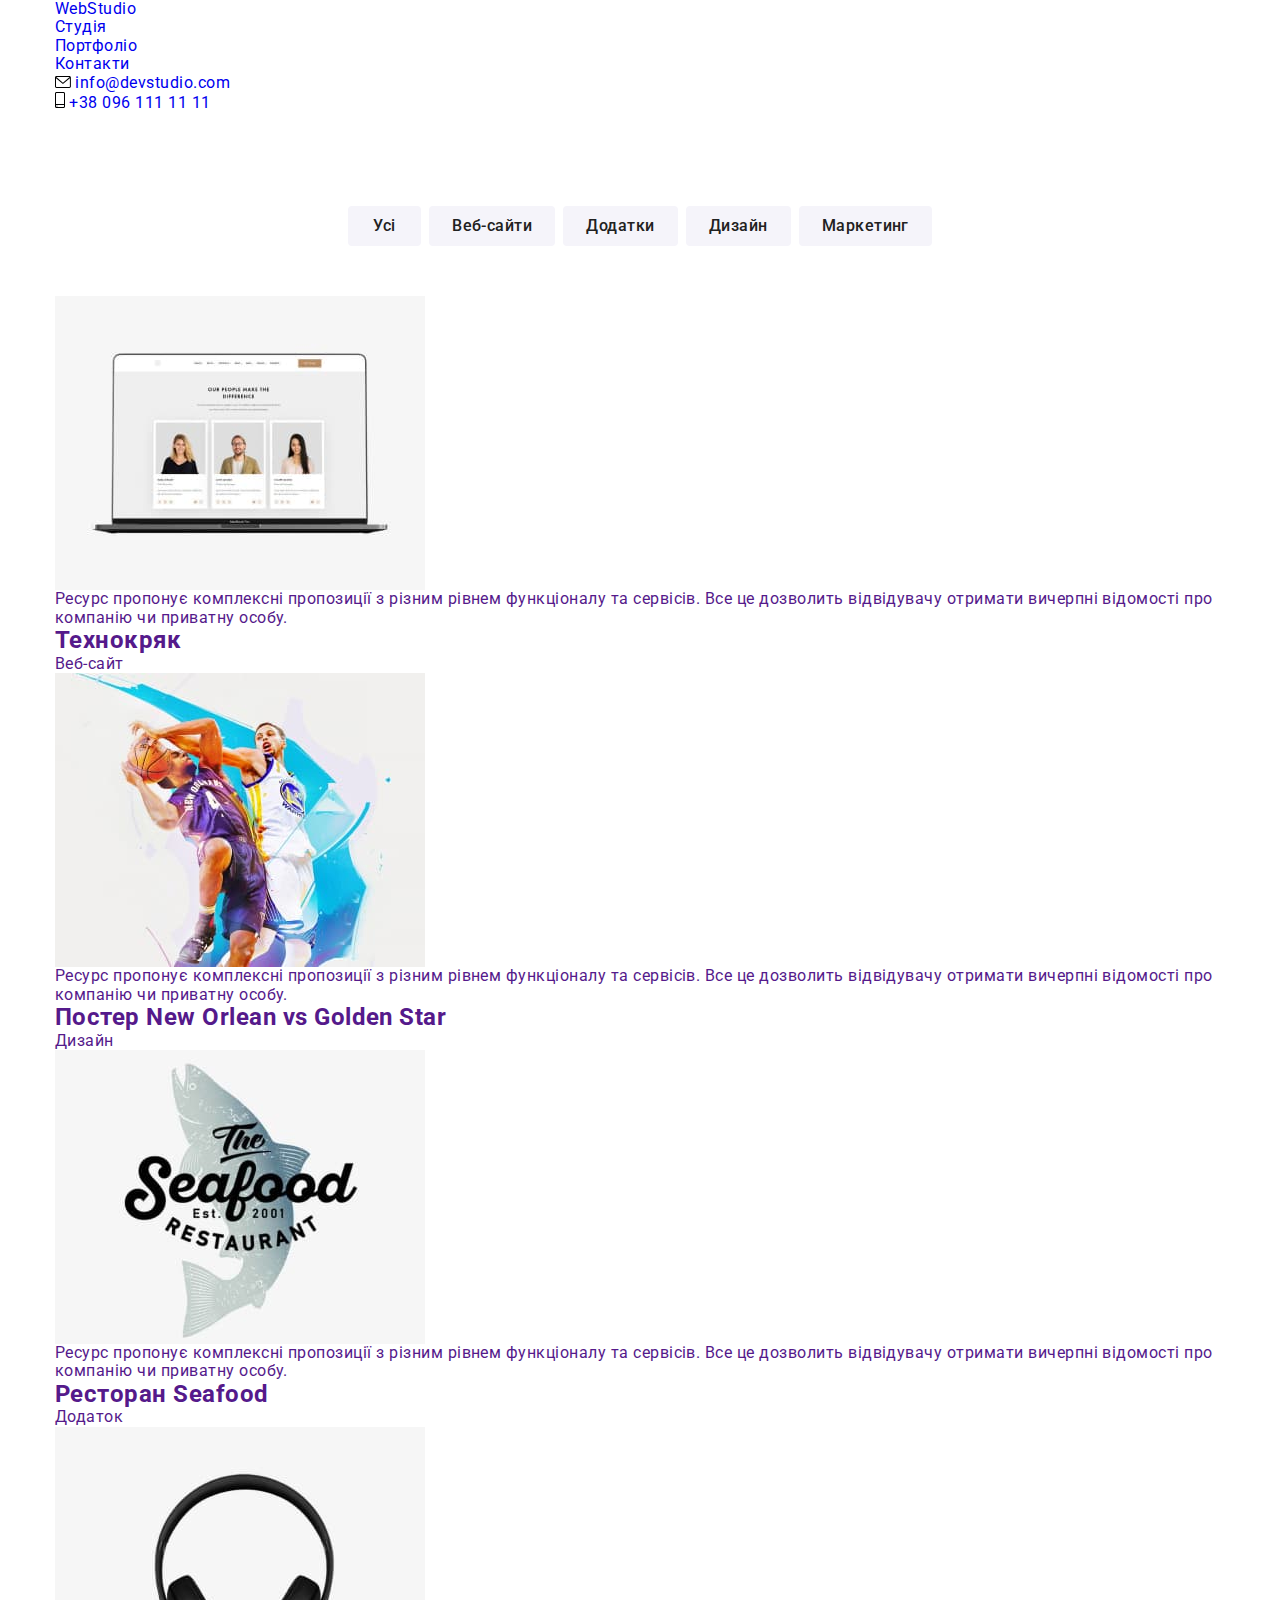
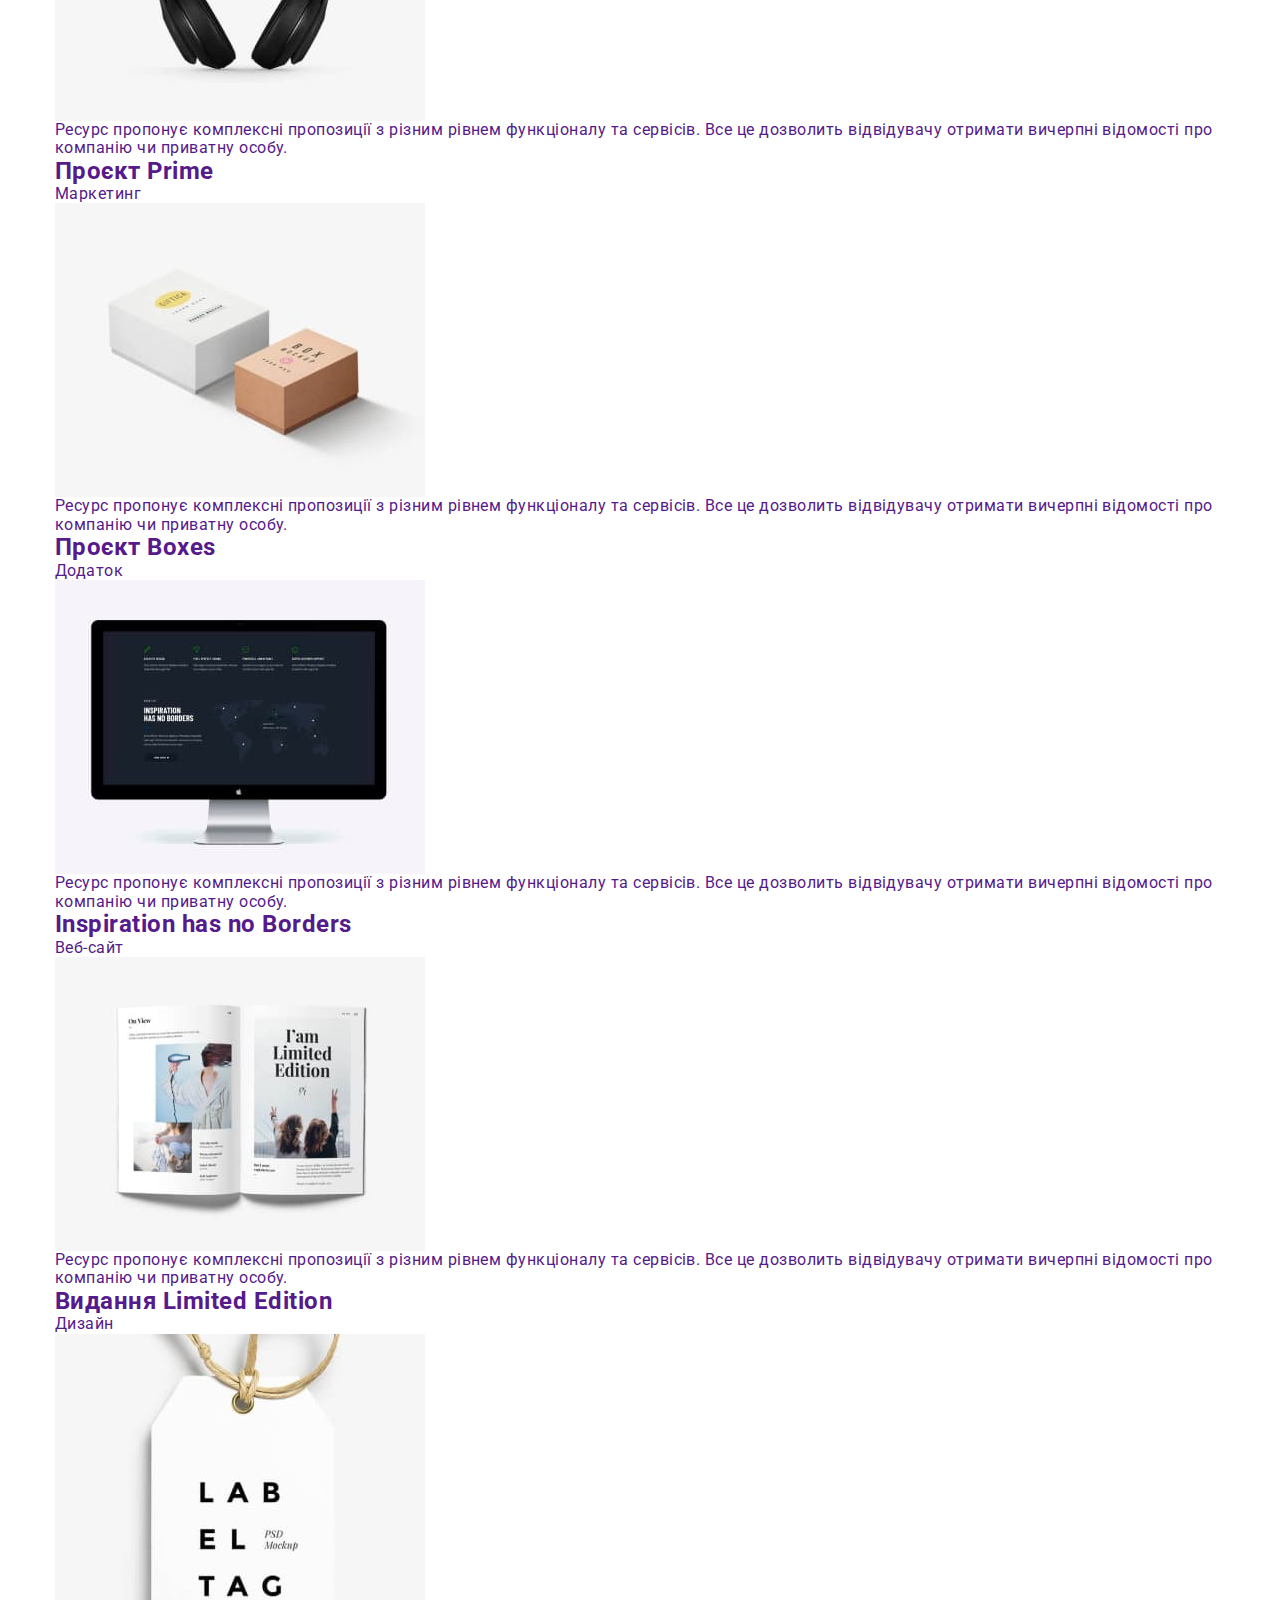
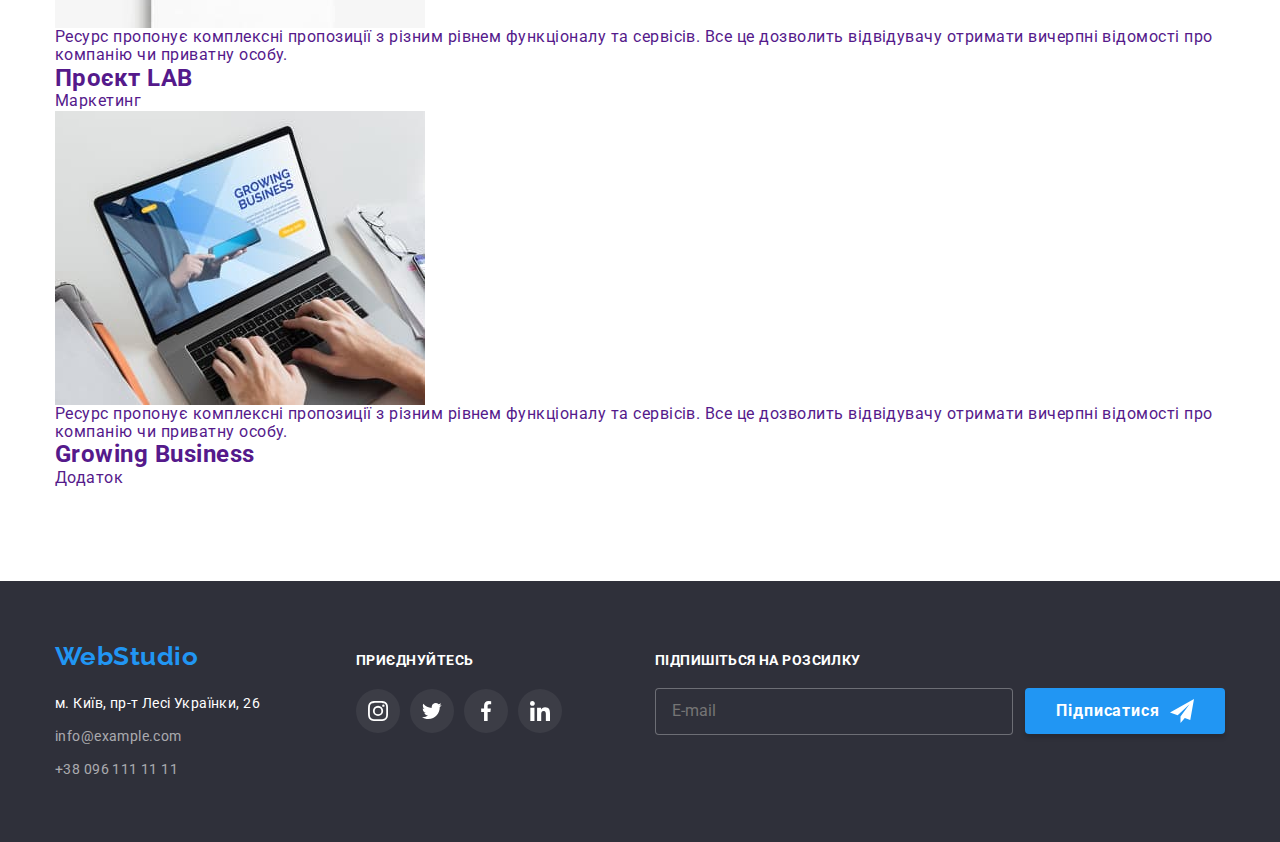
==== portfolio.html @ c577fa8a "Summary (required)" ====
<!DOCTYPE html>
<html lang="uk">
  <head>
    <meta charset="UTF-8" />
    <meta http-equiv="X-UA-Compatible" content="IE=edge" />
    <meta name="viewport" content="width=device-width, initial-scale=1.0" />
    <title>Document</title>
    <link rel="preconnect" href="https://fonts.googleapis.com" />
    <link rel="preconnect" href="https://fonts.gstatic.com" crossorigin />
    <link
      href="https://fonts.googleapis.com/css2?family=Raleway:wght@700&family=Roboto:wght@400;500;700;900&display=swap"
      rel="stylesheet"
    />
    <link
      rel="stylesheet"
      href="https://cdn.jsdelivr.net/npm/modern-normalize@1.1.0/modern-normalize.min.css"
    />
    <link rel="stylesheet" href="./css/main.min.css" />
  </head>
  <body>
    <!--Шапка-->
    <header class="header">
      <div class="container header__section">
        <nav class="header__nav">
          <!--Лого-->
          <a class="header__logo link" href="index.html"
            >Web<span class="header__logo logo--black">Studio</span></a
          >
          <!--Навігація-->
          <ul class="nav list">
            <li class="nav__item">
              <a class="nav__link link" href="./index.html">Студія</a>
            </li>
            <li class="nav__item">
              <a class="nav__link link active" href="./portfolio.html"
                >Портфоліо</a
              >
            </li>
            <li class="nav__item">
              <a class="nav__link link" href="#">Контакти</a>
            </li>
          </ul>
        </nav>

        <ul class="contact list">
          <li class="contact__item">
            <a class="contact__link link" href="mailto:info@devstudio.com"
              ><svg class="contact__icon" width="16" height="12">
                <use href="./images/symbol-defs.svg#icon-envelope"></use>
              </svg>
              info@devstudio.com</a
            >
          </li>
          <li class="contact__item">
            <a class="contact__link link" href="tel:+380961111111"
              ><svg class="contact__icon" width="10" height="16">
                <use href="./images/symbol-defs.svg#icon-smartphone"></use>
              </svg>
              +38 096 111 11 11</a
            >
          </li>
        </ul>
      </div>
    </header>

    <!--Портфоліо-->
    <main class="main-page">
      <section class="gallery section">
        <div class="container">
          <h1 class="visually-hidden">Портфоліо</h1>
          <ul class="btn list">
            <li class="btn__item">
              <button type="button" class="btn__category">Усі</button>
            </li>
            <li class="btn__item">
              <button type="button" class="btn__category">Веб-сайти</button>
            </li>
            <li class="btn__item">
              <button type="button" class="btn__category">Додатки</button>
            </li>
            <li class="btn__item">
              <button type="button" class="btn__category">Дизайн</button>
            </li>
            <li class="btn__item">
              <button type="button" class="btn__category">Маркетинг</button>
            </li>
          </ul>
          <!-- Галерея -->
          <ul class="portfolio list">
            <li class="portfolio__item">
              <a class="portfolio__link link" href=""
                ><div class="thumb">
                  <img
                    src="./images/img7.jpg"
                    alt="Веб-сайт"
                    width="370"
                    height="294"
                  />
                  <p class="thumb__text">
                    Ресурс пропонує комплексні пропозиції з різним рівнем
                    функціоналу та сервісів. Все це дозволить відвідувачу
                    отримати вичерпні відомості про компанію чи приватну особу.
                  </p>
                </div>
                <div class="gallery-text">
                  <h2 class="gallery-text__title">Технокряк</h2>
                  <p class="gallery-text__description">Веб-сайт</p>
                </div>
              </a>
            </li>

            <li class="portfolio__item">
              <a class="portfolio__link link" href=""
                ><div class="thumb">
                  <img
                    src="./images/img8.jpg"
                    alt="Дизайн"
                    width="370"
                    height="294"
                  />
                  <p class="thumb__text">
                    Ресурс пропонує комплексні пропозиції з різним рівнем
                    функціоналу та сервісів. Все це дозволить відвідувачу
                    отримати вичерпні відомості про компанію чи приватну особу.
                  </p>
                </div>
                <div class="gallery-text">
                  <h2 class="gallery-text__title">
                    Постер New Orlean vs Golden Star
                  </h2>
                  <p class="gallery-text__description">Дизайн</p>
                </div>
              </a>
            </li>

            <li class="portfolio__item">
              <a class="portfolio__link link" href=""
                ><div class="thumb">
                  <img
                    src="./images/img9.jpg"
                    alt="Додаток"
                    width="370"
                    height="294"
                  />
                  <p class="thumb__text">
                    Ресурс пропонує комплексні пропозиції з різним рівнем
                    функціоналу та сервісів. Все це дозволить відвідувачу
                    отримати вичерпні відомості про компанію чи приватну особу.
                  </p>
                </div>
                <div class="gallery-text">
                  <h2 class="gallery-text__title">Ресторан Seafood</h2>
                  <p class="gallery-text__description">Додаток</p>
                </div>
              </a>
            </li>

            <li class="portfolio__item">
              <a class="portfolio__link link" href=""
                ><div class="thumb">
                  <img
                    src="./images/img10.jpg"
                    alt="Маркетинг"
                    width="370"
                    height="294"
                  />
                  <p class="thumb__text">
                    Ресурс пропонує комплексні пропозиції з різним рівнем
                    функціоналу та сервісів. Все це дозволить відвідувачу
                    отримати вичерпні відомості про компанію чи приватну особу.
                  </p>
                </div>
                <div class="gallery-text">
                  <h2 class="gallery-text__title">Проєкт Prime</h2>
                  <p class="gallery-text__description">Маркетинг</p>
                </div>
              </a>
            </li>

            <li class="portfolio__item">
              <a class="portfolio__link link" href=""
                ><div class="thumb">
                  <img
                    src="./images/img11.jpg"
                    alt="Додаток"
                    width="370"
                    height="294"
                  />
                  <p class="thumb__text">
                    Ресурс пропонує комплексні пропозиції з різним рівнем
                    функціоналу та сервісів. Все це дозволить відвідувачу
                    отримати вичерпні відомості про компанію чи приватну особу.
                  </p>
                </div>
                <div class="gallery-text">
                  <h2 class="gallery-text__title">Проєкт Boxes</h2>
                  <p class="gallery-text__description">Додаток</p>
                </div>
              </a>
            </li>

            <li class="portfolio__item">
              <a class="portfolio__link link" href=""
                ><div class="thumb">
                  <img
                    src="./images/img12.jpg"
                    alt="Веб-сайт"
                    width="370"
                    height="294"
                  />
                  <p class="thumb__text">
                    Ресурс пропонує комплексні пропозиції з різним рівнем
                    функціоналу та сервісів. Все це дозволить відвідувачу
                    отримати вичерпні відомості про компанію чи приватну особу.
                  </p>
                </div>
                <div class="gallery-text">
                  <h2 class="gallery-text__title">
                    Inspiration has no Borders
                  </h2>
                  <p class="gallery-text__description">Веб-сайт</p>
                </div>
              </a>
            </li>

            <li class="portfolio__item">
              <a class="portfolio__link link" href=""
                ><div class="thumb">
                  <img
                    src="./images/img13.jpg"
                    alt="Дизайн"
                    width="370"
                    height="294"
                  />
                  <p class="thumb__text">
                    Ресурс пропонує комплексні пропозиції з різним рівнем
                    функціоналу та сервісів. Все це дозволить відвідувачу
                    отримати вичерпні відомості про компанію чи приватну особу.
                  </p>
                </div>
                <div class="gallery-text">
                  <h2 class="gallery-text__title">Видання Limited Edition</h2>
                  <p class="gallery-text__description">Дизайн</p>
                </div>
              </a>
            </li>

            <li class="portfolio__item">
              <a class="portfolio__link link" href=""
                ><div class="thumb">
                  <img
                    src="./images/img14.jpg"
                    alt="Маркетинг"
                    width="370"
                    height="294"
                  />
                  <p class="thumb__text">
                    Ресурс пропонує комплексні пропозиції з різним рівнем
                    функціоналу та сервісів. Все це дозволить відвідувачу
                    отримати вичерпні відомості про компанію чи приватну особу.
                  </p>
                </div>
                <div class="gallery-text">
                  <h2 class="gallery-text__title">Проєкт LAB</h2>
                  <p class="gallery-text__description">Маркетинг</p>
                </div>
              </a>
            </li>

            <li class="portfolio__item">
              <a class="portfolio__link link" href=""
                ><div class="thumb">
                  <img
                    src="./images/img15.jpg"
                    alt="Додаток"
                    width="370"
                    height="294"
                  />
                  <p class="thumb__text">
                    Ресурс пропонує комплексні пропозиції з різним рівнем
                    функціоналу та сервісів. Все це дозволить відвідувачу
                    отримати вичерпні відомості про компанію чи приватну особу.
                  </p>
                </div>
                <div class="gallery-text">
                  <h2 class="gallery-text__title">Growing Business</h2>
                  <p class="gallery-text__description">Додаток</p>
                </div>
              </a>
            </li>
          </ul>
        </div>
      </section>
    </main>

    <!--Підвал-->
    <footer class="footer">
      <div class="container">
        <div class="footer__position">
          <div class="footer__position-contact">
            <a class="footer__logo link" href="index.html"
              >Web<span class="logo--white">Studio</span></a
            >

            <!--Список контактів-->
            <address class="footer-contact">
              <ul class="footer-contact__list list">
                <li class="footer-contact__item">
                  <a
                    class="footer-contact__address link"
                    href="https://bit.ly/3AlN00h"
                    >м. Київ, пр-т Лесі Українки, 26</a
                  >
                </li>
                <li class="footer-contact__item">
                  <a
                    class="footer-contact__link link"
                    href="mailto:info@example.com"
                    >info@example.com</a
                  >
                </li>
                <li class="footer-contact__item">
                  <a class="footer-contact__link link" href="tel:+380961111111"
                    >+38 096 111 11 11</a
                  >
                </li>
              </ul>
            </address>
          </div>

          <!--Соціальні мережі-->
          <div class="footer-social__networks">
            <h2 class="footer-social__title">Приєднуйтесь</h2>
            <ul class="footer-social__list list">
              <li class="footer-social__item">
                <a class="footer-social__link" href="">
                  <svg class="footer-social__icon" width="20" height="20">
                    <use href="./images/symbol-defs.svg#icon-instagram"></use>
                  </svg>
                </a>
              </li>

              <li class="footer-social__item">
                <a class="footer-social__link" href="">
                  <svg class="footer-social__icon" width="20" height="20">
                    <use href="./images/symbol-defs.svg#icon-twiter"></use>
                  </svg>
                </a>
              </li>

              <li class="footer-social__item">
                <a class="footer-social__link" href="">
                  <svg class="footer-social__icon" width="20" height="20">
                    <use href="./images/symbol-defs.svg#icon-facebook"></use>
                  </svg>
                </a>
              </li>

              <li class="footer-social__item">
                <a class="footer-social__link" href="">
                  <svg class="footer-social__icon" width="20" height="20">
                    <use href="./images/symbol-defs.svg#icon-linkedin"></use>
                  </svg>
                </a>
              </li>
            </ul>
          </div>

          <!--Підписатись на розсилку-->
          <div class="footer-form__container">
            <p class="footer-form__text">Підпишіться на розсилку</p>
            <form class="footer-form">
              <label class="footer-form__label" for="email"></label>
              <input
                class="footer-form__input"
                type="email"
                name="email"
                id="email"
                placeholder="E-mail"
              /><button class="footer-form__btn" type="submit">
                Підписатися<svg class="icon-send" width="24px" height="24px">
                  <use href="./images/symbol-defs.svg#icon-send"></use>
                </svg>
              </button>
            </form>
          </div>
        </div>
      </div>
    </footer>
  </body>
</html>
---- css/main.min.css ----
:root{--primary-text-color: #212121;--secondary-text-color: #757575;--white-text-color: #ffffff;--accent-color: #2196f3;--black-logo-color: #000000;--white-background-color: #ffffff;--hero-background-color: #2f303a;--team-background-color: #f5f4fa;--footer-text-color: rgba(255, 255, 255, 0.6)}body{font-family:Roboto,sans-serif;letter-spacing:.03em;background-color:var(--white-background-color);color:var(--primary-text-color)}h1,h2,h3,p{margin:0;padding:0}ul,li{margin:0;padding:0}.list{list-style:none}.link{text-decoration:none}.visually-hidden{position:absolute;white-space:nowrap;width:1px;height:1px;overflow:hidden;border:0;padding:0;clip:rect(0 0 0 0);-webkit-clip-path:inset(50%);clip-path:inset(50%);margin:-1px}img{display:block;max-width:100%;height:auto}.container{width:100%;margin-left:auto;margin-right:auto;padding-left:15px;padding-right:15px}@media screen and (min-width: 480px){.container{width:480px}}@media screen and (min-width: 768px){.container{width:768px}}@media screen and (min-width: 1200px){.container{width:1200px}}.section{padding-top:94px;padding-bottom:94px}.hero__btn{font-family:inherit;font-weight:700;font-size:16px;line-height:1.87;letter-spacing:.06em;background-color:var(--accent-color);color:var(--white-text-color);cursor:pointer;box-shadow:0px 4px 4px rgba(0,0,0,.15);border-radius:4px;border:none;padding:10px 32px;transition:color 250ms cubic-bezier(0.4, 0, 0.2, 1),bacground-color 250ms cubic-bezier(0.4, 0, 0.2, 1),box-shadow 250ms cubic-bezier(0.4, 0, 0.2, 1)}.hero__btn:hover,.hero__btn:focus{background-color:var(--white-text-color);color:var(--accent-color)}.footer-form__btn{width:200px;display:inline-flex;align-items:center;justify-content:center;border:none;margin:0;padding:8px 28px;border-radius:4px;background-color:var(--accent-color);box-shadow:0px 4px 4px rgba(0,0,0,.15);color:var(--white-text-color);font-weight:700;font-size:16px;line-height:1.87;letter-spacing:.06em;cursor:pointer}@media screen and (min-width: 1200px){.footer-form__btn{margin-left:12px}}.icon-send{margin-left:10px}.modal-form__btn{margin:0 auto;padding:10px 56px;border:none;border-radius:4px;font-weight:700;font-size:16px;line-height:1.87;letter-spacing:.06em;cursor:pointer;background-color:var(--accent-color);box-shadow:0px 4px 4px rgba(0,0,0,.15);color:var(--white-text-color);transition:background-color 250ms cubic-bezier(0.4, 0, 0.2, 1)}.modal-form__btn:hover,.modal-form__btn:focus{background-color:#188ce8}.close-btn{position:absolute;right:8px;top:8px;background-color:rgba(0,0,0,0);border-radius:50%;width:30px;height:30px;border:1px solid rgba(0,0,0,.1);cursor:pointer}.close-btn:hover .modal-icon{fill:var(--accent-color);transition:fill 250ms cubic-bezier(0.4, 0, 0.2, 1)}.btn{display:flex;justify-content:center;margin-bottom:50px}.btn__item:not(:last-child){margin-right:8px}.btn__category{font-family:inherit;font-weight:500;font-size:16px;line-height:1.63;text-align:center;letter-spacing:.03em;background-color:var(--team-background-color);color:var(--primary-text-color);cursor:pointer;display:inline-block;min-width:73px;border-radius:4px;border:1px solid rgba(0,0,0,0);padding:6px 22px;transition:background-color 250ms cubic-bezier(0.4, 0, 0.2, 1),color 250ms cubic-bezier(0.4, 0, 0.2, 1),box-shadow 250ms cubic-bezier(0.4, 0, 0.2, 1)}.btn__category:hover,.btn__category:focus{background-color:var(--accent-color);color:var(--white-text-color);box-shadow:0px 3px 1px rgba(0,0,0,.1),0px 1px 2px rgba(0,0,0,.08),0px 2px 2px rgba(0,0,0,.12)}.checkbox__icon-check,.checkbox__label,.footer-social__link,.client__link,.worker__social-link,.work__text,.features__fon,.modal-form__btn,.close-btn{display:flex;justify-content:center;align-items:center}.features{padding-top:60px;padding-bottom:60px}@media screen and (min-width: 1200px){.features{padding-top:94px;padding-bottom:94px}}.features__list{display:flex;flex-wrap:wrap;justify-content:center;grid-gap:30px}@media screen and (min-width: 480px){.features__item{width:450px}}@media screen and (min-width: 768px){.features__item{width:354px}}@media screen and (min-width: 1200px){.features__item{width:270px}}.features__fon{height:120px;margin-bottom:30px;background-color:var(--team-background-color);border-radius:4px}@media screen and (min-width: 480px){.features__fon{width:450px}}@media screen and (min-width: 768px){.features__fon{width:354px}}@media screen and (min-width: 1200px){.features__fon{width:270px}}.features__title{margin-bottom:10px;font-weight:700;font-size:14px;line-height:1.14;letter-spacing:.03em;text-transform:uppercase;color:var(--primary-text-color);margin-bottom:10px}@media screen and (max-width: 767px){.features__title{text-align:center}}@media screen and (min-width: 768px){.features__title{text-align:left}}@media screen and (min-width: 1200px){.features__title{text-align:left}}.features__text{font-weight:400;font-size:14px;line-height:1.71;letter-spacing:.03em;color:var(--secondary-text-color)}.work{padding-bottom:94px}@media screen and (max-width: 1199px){.work{display:none}}.work__list{display:flex}.work__item:not(:last-child){margin-right:30px}.section__title{font-weight:700;font-size:36px;line-height:1.16;text-align:center;letter-spacing:.03em;color:var(--primary-text-color);margin-bottom:50px}@media screen and (max-width: 1199px){.section__title{margin-bottom:30px}}.work__item{position:relative}.work__text{width:100%;position:absolute;bottom:0;left:0;height:70px;font-weight:700;font-size:14px;line-height:1.14;text-align:center;text-transform:uppercase;color:var(--white-text-color);background-color:rgba(47,48,58,.8)}.team{padding-top:60px;padding-bottom:60px;background-color:var(--team-background-color)}@media screen and (min-width: 1200px){.team{padding-top:94px;padding-bottom:94px}}.team__list{display:flex;flex-wrap:wrap;justify-content:center;align-items:center;grid-gap:30px}.team__item{background:#fff;box-shadow:0px 1px 3px rgba(0,0,0,.12),0px 1px 1px rgba(0,0,0,.14),0px 2px 1px rgba(0,0,0,.2);border-radius:0px 0px 4px 4px}@media screen and (max-width: 479px){.team__item{width:450px}}@media screen and (min-width: 480px){.team__item{width:450px}}@media screen and (min-width: 768px){.team__item{width:354px}}@media screen and (min-width: 1200px){.team__item{width:270px}}.worker{padding-top:30px;padding-bottom:24px}@media screen and (min-width: 1200px){.worker{padding:30px 0px}}.worker__title{font-weight:500;font-size:16px;line-height:1.18;text-align:center;letter-spacing:.03em;color:var(--primary-text-color);margin-bottom:10px}.worker__prof{font-weight:400;font-size:16px;line-height:1.18;text-align:center;letter-spacing:.03em;color:var(--secondary-text-color);margin-bottom:16px}.worker__social-list{display:flex;justify-content:center;align-items:center;padding:0px 32px;list-style:none}@media screen and (min-width: 1200px){.worker__social-list{justify-content:space-between}}.worker__social-item{width:44px;height:44px}.worker__social-link{width:44px;height:44px;border-radius:50%;color:#afb1b8;transition:background-color 250ms cubic-bezier(0.4, 0, 0.2, 1),color 250ms cubic-bezier(0.4, 0, 0.2, 1)}.worker__social-link:hover{color:#fff;background-color:var(--accent-color)}.worker__social-icon{fill:currentColor}.client{padding-top:64px;padding-bottom:64px}@media screen and (min-width: 1200px){.client{padding-top:94px;padding-bottom:94px}}.client__list{display:flex;justify-content:center;align-items:center;flex-wrap:wrap;grid-gap:30px}@media screen and (min-width: 1200px){.client__list{flex-wrap:nowrap}}.client__item{border-radius:4px;height:90px}@media screen and (min-width: 480px){.client__item{width:210px}}@media screen and (min-width: 768px){.client__item{width:226px}}@media screen and (min-width: 1200px){.client__item{width:170px}}.client__link{height:92px;border-radius:4px;border:1px solid #afb1b8;color:#afb1b8;fill:currentColor;transition:color 250ms cubic-bezier(0.4, 0, 0.2, 1),border-color 250ms cubic-bezier(0.4, 0, 0.2, 1)}.client__link:hover,.client__link:focus{color:var(--accent-color);border-color:var(--accent-color)}.footer{background-color:var(--hero-background-color);padding-top:60px;padding-bottom:60px;text-align:center}@media screen and (min-width: 1200px){.footer{text-align:left}}.footer__logo{font-family:"Raleway";font-style:normal;font-weight:700;font-size:26px;line-height:1.19;color:var(--accent-color);display:inline-block;margin-bottom:20px}.footer__position{display:block;margin:0;padding:0;list-style:none}@media screen and (min-width: 1200px){.footer__position{display:flex}}@media(min-width: 768px){.footer__position{display:flex;align-items:baseline;justify-content:space-around;flex-wrap:wrap;row-gap:60px}}@media screen and (min-width: 1200px){.footer__position-contact{width:231px}}.footer-contact__item:not(:last-child){margin-bottom:8px}@media screen and (min-width: 1200px){.footer-contact__item:not(:last-child){margin-bottom:9px}}.footer-contact__address{font-family:"Roboto";font-style:normal;font-weight:400;font-size:14px;line-height:1.71;letter-spacing:.03em;color:var(--white-text-color);transition:color 250ms cubic-bezier(0.4, 0, 0.2, 1)}.footer-contact__address:hover,.footer-contact__address:focus{color:var(--accent-color)}.footer-contact__link{font-family:"Roboto";font-style:normal;font-weight:400;font-size:14px;line-height:1.71;letter-spacing:.03em;color:var(--footer-text-color);transition:color 250ms cubic-bezier(0.4, 0, 0.2, 1)}.footer-contact__link:hover,.footer-contact__link:focus{color:var(--accent-color)}@media screen and (max-width: 767px){.footer-social__networks{margin:60px}}@media screen and (min-width: 1200px){.footer-social__networks{margin-left:70px;width:206px}}.footer-social__title{padding:0px 0px 0px 0px;margin-top:10px;margin-bottom:20px;font-weight:700;font-size:14px;line-height:1.14;text-transform:uppercase;color:var(--white-text-color)}@media screen and (max-width: 1199px){.footer-social__item{padding:0 5px}}.footer-social__list{list-style:none;justify-content:center;align-items:center;display:flex;padding:0;margin-top:0}@media screen and (min-width: 1200px){.footer-social__list{justify-content:space-between}}.footer-social__link{width:44px;height:44px;border-radius:50%;color:var(--white-text-color);background-color:rgba(255,255,255,.062745098);transition:background-color 250ms cubic-bezier(0.4, 0, 0.2, 1)}.footer-social__link:hover{background-color:var(--accent-color)}.footer-social__icon{fill:currentColor}@media screen and (min-width: 1200px){.footer-form__container{margin-left:93px;padding-top:10px}}.footer-form__text{padding:0px 0px 0px 0px;margin-bottom:20px;font-weight:700;font-size:14px;line-height:16px;letter-spacing:.03em;text-transform:uppercase;color:var(--white-text-color)}.footer-form__input{margin:0;padding:13px 16px;border-radius:4px;border:1px solid rgba(255,255,255,.3);background-color:var(--hero-background-color);color:var(--white-text-color)}@media screen and (min-width: 1200px){.footer-form__input{width:358px}}@media screen and (max-width: 767px){.footer-form__input{width:100%;margin-bottom:20px}}@media screen and (max-width: 1199px){.footer-form__input{width:450px;margin-bottom:20px}}.footer__input::-moz-placeholder{font-size:16px;line-height:1.25;color:rgba(255,255,255,.6)}.footer__input:-ms-input-placeholder{font-size:16px;line-height:1.25;color:rgba(255,255,255,.6)}.footer__input::placeholder{font-size:16px;line-height:1.25;color:rgba(255,255,255,.6)}.backdrop{position:fixed;top:0;left:0;width:100%;height:100%;background:rgba(0,0,0,.2);transition:opacity 250ms cubic-bezier(0.4, 0, 0.2, 1),visibility 250ms cubic-bezier(0.4, 0, 0.2, 1)}.backdrop.is-hidden{opacity:0;visibility:hidden;pointer-events:none;transition:opacity 250ms cubic-bezier(0.4, 0, 0.2, 1),visibility 250ms cubic-bezier(0.4, 0, 0.2, 1)}.backdrop.is-hidden .modal{transform:translate(-50%, -50%) scale(2);transition:transform 250ms cubic-bezier(0.4, 0, 0.2, 1)}.modal{position:absolute;top:50%;left:50%;padding:40px;width:528px;height:581px;background:var(--white-background-color);box-shadow:0px 1px 3px rgba(0,0,0,.12),0px 1px 1px rgba(0,0,0,.14),0px 2px 1px rgba(0,0,0,.2);border-radius:4px;transform:translate(-50%, -50%) scale(1);transition:transform 250ms cubic-bezier(0.4, 0, 0.2, 1)}.modal-form__title{margin-bottom:12px;font-weight:700;font-size:20px;line-height:1,15;text-align:center;letter-spacing:.03em;color:var(--primary-text-color)}.modal-form__field{position:relative;display:flex;flex-direction:column;margin-bottom:10px}.modal-form__field:nth-child(5){margin-bottom:20px}.modal-form__label{margin-bottom:4px;font-weight:400;font-size:12px;line-height:1,17;letter-spacing:.01em;color:var(--secondary-text-color)}.modal-form__input{width:100%;margin:0;padding:10px 42px;border:1px solid rgba(33,33,33,.2);border-radius:4px;transition:border-color 250ms cubic-bezier(0.4, 0, 0.2, 1)}.modal-form__input:hover,.modal-form__input:focus{outline:none;border-color:var(--accent-color)}.modal-form__input-icon{position:absolute;top:50%;left:15px;transform:translateY(25%);display:inline-block;width:12px;height:12px;transition:fill 250ms cubic-bezier(0.4, 0, 0.2, 1)}.modal-form__input:hover+.modal-form__input-icon,.modal-form__input:focus+.modal-form__input-icon{fill:var(--accent-color)}.comment{resize:none;height:120px;padding:12px 16px;border:1px solid rgba(33,33,33,.2);border-radius:4px;transition:border-color 250ms cubic-bezier(0.4, 0, 0.2, 1)}.comment:hover,.comment:focus{outline:none;border-color:var(--accent-color)}.comment::-moz-placeholder{font-weight:400;font-size:12px;line-height:1,17;letter-spacing:.01em;color:rgba(117,117,117,.5)}.comment:-ms-input-placeholder{font-weight:400;font-size:12px;line-height:1,17;letter-spacing:.01em;color:rgba(117,117,117,.5)}.comment::placeholder{font-weight:400;font-size:12px;line-height:1,17;letter-spacing:.01em;color:rgba(117,117,117,.5)}.modal-form__checkbox{display:flex;align-items:center;justify-content:center;margin-bottom:30px}.checkbox__input{-webkit-appearance:none;-moz-appearance:none;appearance:none}.checkbox__label{font-size:14px;line-height:1.71;color:var(--secondary-text-color)}.checkbox__input:checked+.checkbox__icon-check{background-color:#2196f3;border:none;transition:background-color 250ms cubic-bezier(0.4, 0, 0.2, 1)}.checkbox__icon-check{width:16px;height:15px;border:1px solid var(--primary-text-color);border-radius:2px;margin-right:7px;fill:var(--white-background-color)}.checkbox__link{margin-left:4px;font-style:normal;font-weight:400;font-size:14px;line-height:1,71;letter-spacing:.03em;-webkit-text-decoration-line:underline;text-decoration-line:underline;color:#2196f3}/*# sourceMappingURL=main.min.css.map */
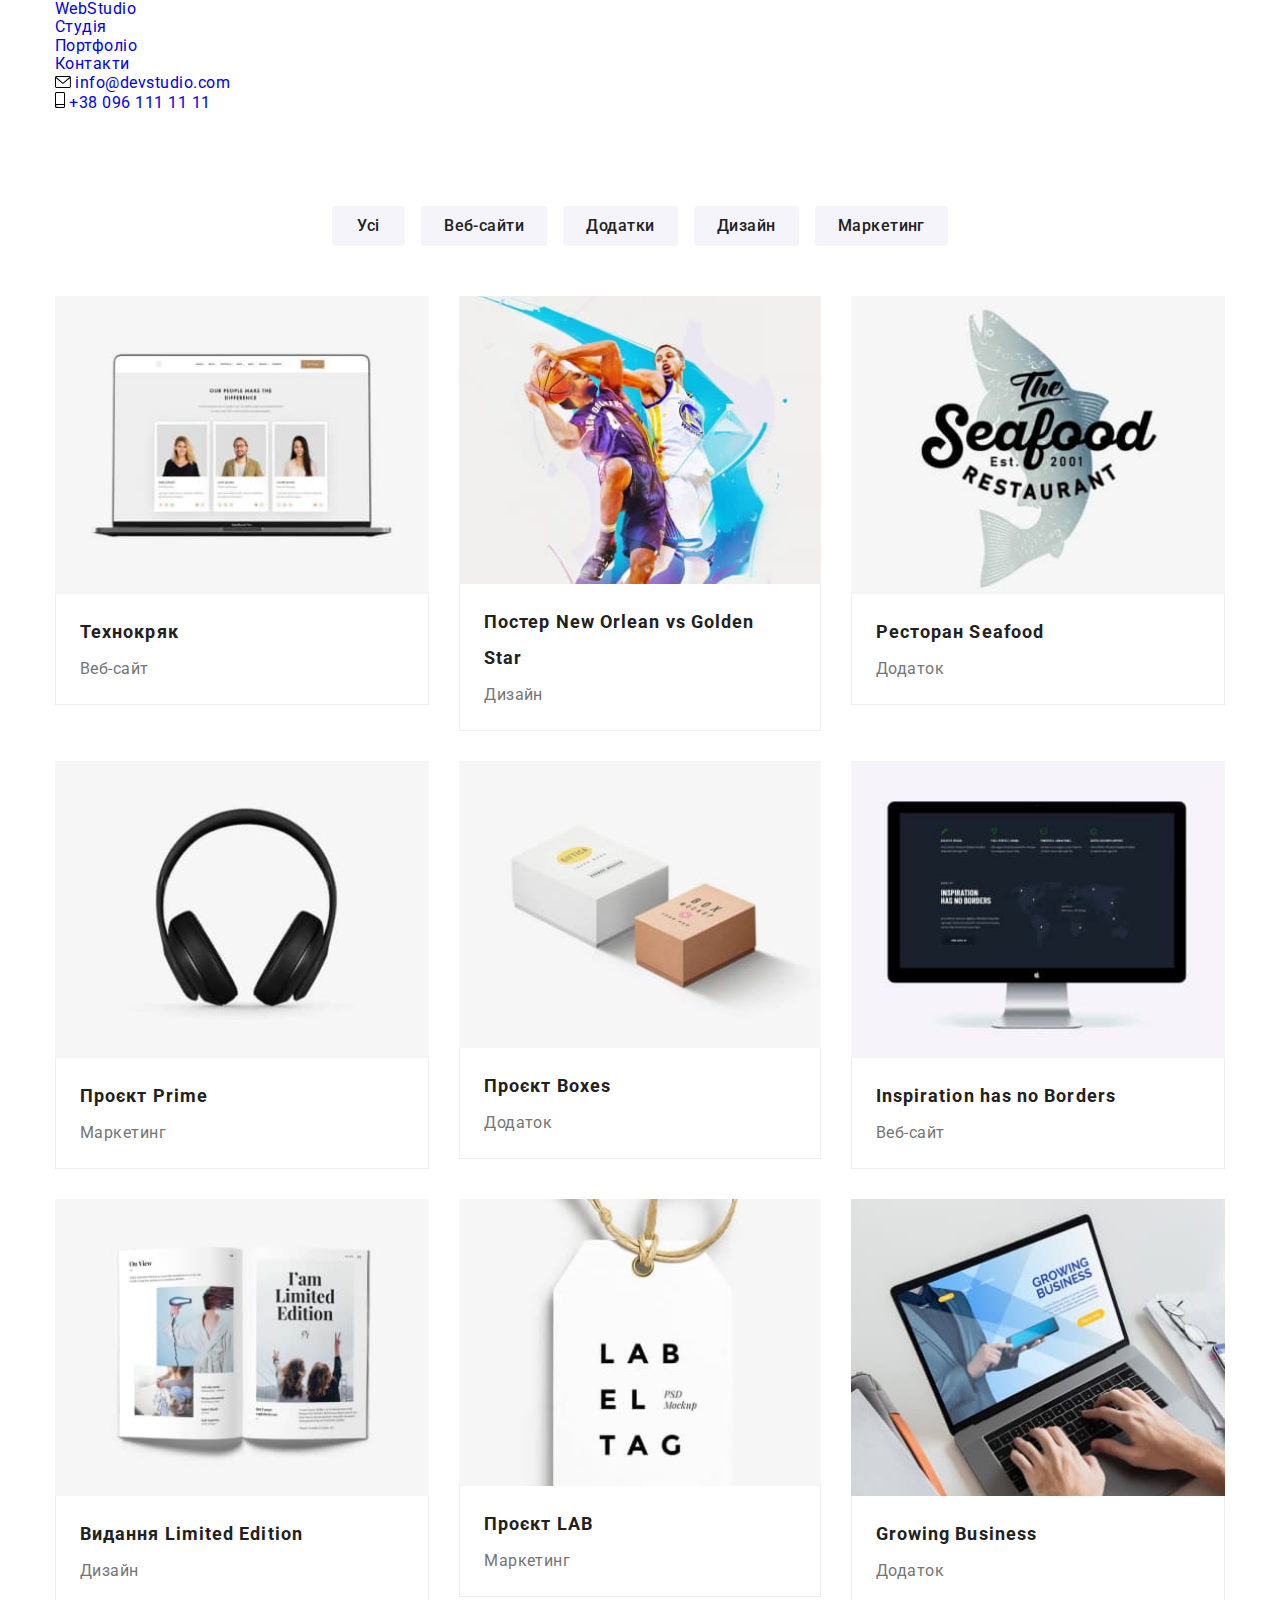
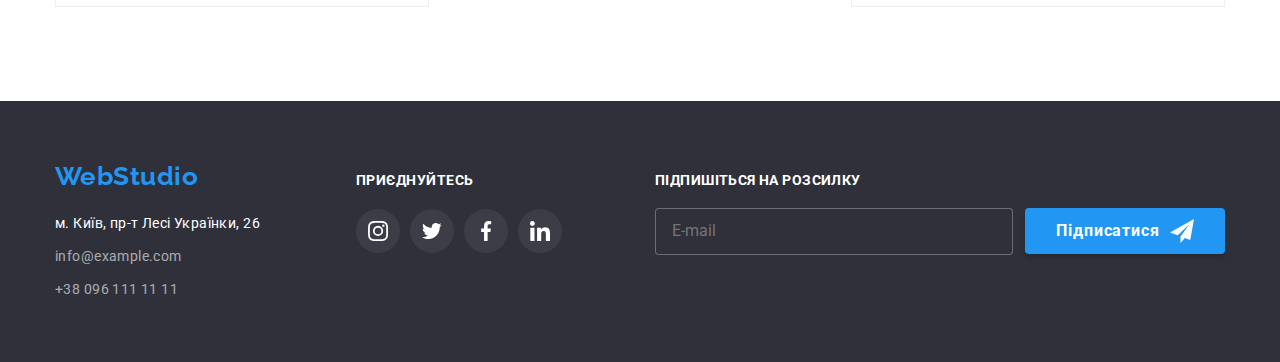
==== commit 8797933d: "Summary (required)" ====
--- a/portfolio.html
+++ b/portfolio.html
@@ -90,12 +90,7 @@
             <li class="portfolio__item">
               <a class="portfolio__link link" href=""
                 ><div class="thumb">
-                  <img
-                    src="./images/img7.jpg"
-                    alt="Веб-сайт"
-                    width="370"
-                    height="294"
-                  />
+                  <img src="./images/img7.jpg" alt="Веб-сайт" width="450" />
                   <p class="thumb__text">
                     Ресурс пропонує комплексні пропозиції з різним рівнем
                     функціоналу та сервісів. Все це дозволить відвідувачу
@@ -112,12 +107,7 @@
             <li class="portfolio__item">
               <a class="portfolio__link link" href=""
                 ><div class="thumb">
-                  <img
-                    src="./images/img8.jpg"
-                    alt="Дизайн"
-                    width="370"
-                    height="294"
-                  />
+                  <img src="./images/img8.jpg" alt="Дизайн" width="450" />
                   <p class="thumb__text">
                     Ресурс пропонує комплексні пропозиції з різним рівнем
                     функціоналу та сервісів. Все це дозволить відвідувачу
@@ -136,12 +126,7 @@
             <li class="portfolio__item">
               <a class="portfolio__link link" href=""
                 ><div class="thumb">
-                  <img
-                    src="./images/img9.jpg"
-                    alt="Додаток"
-                    width="370"
-                    height="294"
-                  />
+                  <img src="./images/img9.jpg" alt="Додаток" width="450" />
                   <p class="thumb__text">
                     Ресурс пропонує комплексні пропозиції з різним рівнем
                     функціоналу та сервісів. Все це дозволить відвідувачу
@@ -158,12 +143,7 @@
             <li class="portfolio__item">
               <a class="portfolio__link link" href=""
                 ><div class="thumb">
-                  <img
-                    src="./images/img10.jpg"
-                    alt="Маркетинг"
-                    width="370"
-                    height="294"
-                  />
+                  <img src="./images/img10.jpg" alt="Маркетинг" width="450" />
                   <p class="thumb__text">
                     Ресурс пропонує комплексні пропозиції з різним рівнем
                     функціоналу та сервісів. Все це дозволить відвідувачу
@@ -180,12 +160,7 @@
             <li class="portfolio__item">
               <a class="portfolio__link link" href=""
                 ><div class="thumb">
-                  <img
-                    src="./images/img11.jpg"
-                    alt="Додаток"
-                    width="370"
-                    height="294"
-                  />
+                  <img src="./images/img11.jpg" alt="Додаток" width="450" />
                   <p class="thumb__text">
                     Ресурс пропонує комплексні пропозиції з різним рівнем
                     функціоналу та сервісів. Все це дозволить відвідувачу
@@ -202,12 +177,7 @@
             <li class="portfolio__item">
               <a class="portfolio__link link" href=""
                 ><div class="thumb">
-                  <img
-                    src="./images/img12.jpg"
-                    alt="Веб-сайт"
-                    width="370"
-                    height="294"
-                  />
+                  <img src="./images/img12.jpg" alt="Веб-сайт" width="450" />
                   <p class="thumb__text">
                     Ресурс пропонує комплексні пропозиції з різним рівнем
                     функціоналу та сервісів. Все це дозволить відвідувачу
@@ -226,12 +196,7 @@
             <li class="portfolio__item">
               <a class="portfolio__link link" href=""
                 ><div class="thumb">
-                  <img
-                    src="./images/img13.jpg"
-                    alt="Дизайн"
-                    width="370"
-                    height="294"
-                  />
+                  <img src="./images/img13.jpg" alt="Дизайн" width="450" />
                   <p class="thumb__text">
                     Ресурс пропонує комплексні пропозиції з різним рівнем
                     функціоналу та сервісів. Все це дозволить відвідувачу
@@ -248,12 +213,7 @@
             <li class="portfolio__item">
               <a class="portfolio__link link" href=""
                 ><div class="thumb">
-                  <img
-                    src="./images/img14.jpg"
-                    alt="Маркетинг"
-                    width="370"
-                    height="294"
-                  />
+                  <img src="./images/img14.jpg" alt="Маркетинг" width="450" />
                   <p class="thumb__text">
                     Ресурс пропонує комплексні пропозиції з різним рівнем
                     функціоналу та сервісів. Все це дозволить відвідувачу
@@ -270,12 +230,7 @@
             <li class="portfolio__item">
               <a class="portfolio__link link" href=""
                 ><div class="thumb">
-                  <img
-                    src="./images/img15.jpg"
-                    alt="Додаток"
-                    width="370"
-                    height="294"
-                  />
+                  <img src="./images/img15.jpg" alt="Додаток" width="450" />
                   <p class="thumb__text">
                     Ресурс пропонує комплексні пропозиції з різним рівнем
                     функціоналу та сервісів. Все це дозволить відвідувачу
--- a/css/main.min.css
+++ b/css/main.min.css
@@ -1 +1 @@
-:root{--primary-text-color: #212121;--secondary-text-color: #757575;--white-text-color: #ffffff;--accent-color: #2196f3;--black-logo-color: #000000;--white-background-color: #ffffff;--hero-background-color: #2f303a;--team-background-color: #f5f4fa;--footer-text-color: rgba(255, 255, 255, 0.6)}body{font-family:Roboto,sans-serif;letter-spacing:.03em;background-color:var(--white-background-color);color:var(--primary-text-color)}h1,h2,h3,p{margin:0;padding:0}ul,li{margin:0;padding:0}.list{list-style:none}.link{text-decoration:none}.visually-hidden{position:absolute;white-space:nowrap;width:1px;height:1px;overflow:hidden;border:0;padding:0;clip:rect(0 0 0 0);-webkit-clip-path:inset(50%);clip-path:inset(50%);margin:-1px}img{display:block;max-width:100%;height:auto}.container{width:100%;margin-left:auto;margin-right:auto;padding-left:15px;padding-right:15px}@media screen and (min-width: 480px){.container{width:480px}}@media screen and (min-width: 768px){.container{width:768px}}@media screen and (min-width: 1200px){.container{width:1200px}}.section{padding-top:94px;padding-bottom:94px}.hero__btn{font-family:inherit;font-weight:700;font-size:16px;line-height:1.87;letter-spacing:.06em;background-color:var(--accent-color);color:var(--white-text-color);cursor:pointer;box-shadow:0px 4px 4px rgba(0,0,0,.15);border-radius:4px;border:none;padding:10px 32px;transition:color 250ms cubic-bezier(0.4, 0, 0.2, 1),bacground-color 250ms cubic-bezier(0.4, 0, 0.2, 1),box-shadow 250ms cubic-bezier(0.4, 0, 0.2, 1)}.hero__btn:hover,.hero__btn:focus{background-color:var(--white-text-color);color:var(--accent-color)}.footer-form__btn{width:200px;display:inline-flex;align-items:center;justify-content:center;border:none;margin:0;padding:8px 28px;border-radius:4px;background-color:var(--accent-color);box-shadow:0px 4px 4px rgba(0,0,0,.15);color:var(--white-text-color);font-weight:700;font-size:16px;line-height:1.87;letter-spacing:.06em;cursor:pointer}@media screen and (min-width: 1200px){.footer-form__btn{margin-left:12px}}.icon-send{margin-left:10px}.modal-form__btn{margin:0 auto;padding:10px 56px;border:none;border-radius:4px;font-weight:700;font-size:16px;line-height:1.87;letter-spacing:.06em;cursor:pointer;background-color:var(--accent-color);box-shadow:0px 4px 4px rgba(0,0,0,.15);color:var(--white-text-color);transition:background-color 250ms cubic-bezier(0.4, 0, 0.2, 1)}.modal-form__btn:hover,.modal-form__btn:focus{background-color:#188ce8}.close-btn{position:absolute;right:8px;top:8px;background-color:rgba(0,0,0,0);border-radius:50%;width:30px;height:30px;border:1px solid rgba(0,0,0,.1);cursor:pointer}.close-btn:hover .modal-icon{fill:var(--accent-color);transition:fill 250ms cubic-bezier(0.4, 0, 0.2, 1)}.btn{display:flex;justify-content:center;margin-bottom:50px}.btn__item:not(:last-child){margin-right:8px}.btn__category{font-family:inherit;font-weight:500;font-size:16px;line-height:1.63;text-align:center;letter-spacing:.03em;background-color:var(--team-background-color);color:var(--primary-text-color);cursor:pointer;display:inline-block;min-width:73px;border-radius:4px;border:1px solid rgba(0,0,0,0);padding:6px 22px;transition:background-color 250ms cubic-bezier(0.4, 0, 0.2, 1),color 250ms cubic-bezier(0.4, 0, 0.2, 1),box-shadow 250ms cubic-bezier(0.4, 0, 0.2, 1)}.btn__category:hover,.btn__category:focus{background-color:var(--accent-color);color:var(--white-text-color);box-shadow:0px 3px 1px rgba(0,0,0,.1),0px 1px 2px rgba(0,0,0,.08),0px 2px 2px rgba(0,0,0,.12)}.checkbox__icon-check,.checkbox__label,.footer-social__link,.client__link,.worker__social-link,.work__text,.features__fon,.modal-form__btn,.close-btn{display:flex;justify-content:center;align-items:center}.features{padding-top:60px;padding-bottom:60px}@media screen and (min-width: 1200px){.features{padding-top:94px;padding-bottom:94px}}.features__list{display:flex;flex-wrap:wrap;justify-content:center;grid-gap:30px}@media screen and (min-width: 480px){.features__item{width:450px}}@media screen and (min-width: 768px){.features__item{width:354px}}@media screen and (min-width: 1200px){.features__item{width:270px}}.features__fon{height:120px;margin-bottom:30px;background-color:var(--team-background-color);border-radius:4px}@media screen and (min-width: 480px){.features__fon{width:450px}}@media screen and (min-width: 768px){.features__fon{width:354px}}@media screen and (min-width: 1200px){.features__fon{width:270px}}.features__title{margin-bottom:10px;font-weight:700;font-size:14px;line-height:1.14;letter-spacing:.03em;text-transform:uppercase;color:var(--primary-text-color);margin-bottom:10px}@media screen and (max-width: 767px){.features__title{text-align:center}}@media screen and (min-width: 768px){.features__title{text-align:left}}@media screen and (min-width: 1200px){.features__title{text-align:left}}.features__text{font-weight:400;font-size:14px;line-height:1.71;letter-spacing:.03em;color:var(--secondary-text-color)}.work{padding-bottom:94px}@media screen and (max-width: 1199px){.work{display:none}}.work__list{display:flex}.work__item:not(:last-child){margin-right:30px}.section__title{font-weight:700;font-size:36px;line-height:1.16;text-align:center;letter-spacing:.03em;color:var(--primary-text-color);margin-bottom:50px}@media screen and (max-width: 1199px){.section__title{margin-bottom:30px}}.work__item{position:relative}.work__text{width:100%;position:absolute;bottom:0;left:0;height:70px;font-weight:700;font-size:14px;line-height:1.14;text-align:center;text-transform:uppercase;color:var(--white-text-color);background-color:rgba(47,48,58,.8)}.team{padding-top:60px;padding-bottom:60px;background-color:var(--team-background-color)}@media screen and (min-width: 1200px){.team{padding-top:94px;padding-bottom:94px}}.team__list{display:flex;flex-wrap:wrap;justify-content:center;align-items:center;grid-gap:30px}.team__item{background:#fff;box-shadow:0px 1px 3px rgba(0,0,0,.12),0px 1px 1px rgba(0,0,0,.14),0px 2px 1px rgba(0,0,0,.2);border-radius:0px 0px 4px 4px}@media screen and (max-width: 479px){.team__item{width:450px}}@media screen and (min-width: 480px){.team__item{width:450px}}@media screen and (min-width: 768px){.team__item{width:354px}}@media screen and (min-width: 1200px){.team__item{width:270px}}.worker{padding-top:30px;padding-bottom:24px}@media screen and (min-width: 1200px){.worker{padding:30px 0px}}.worker__title{font-weight:500;font-size:16px;line-height:1.18;text-align:center;letter-spacing:.03em;color:var(--primary-text-color);margin-bottom:10px}.worker__prof{font-weight:400;font-size:16px;line-height:1.18;text-align:center;letter-spacing:.03em;color:var(--secondary-text-color);margin-bottom:16px}.worker__social-list{display:flex;justify-content:center;align-items:center;padding:0px 32px;list-style:none}@media screen and (min-width: 1200px){.worker__social-list{justify-content:space-between}}.worker__social-item{width:44px;height:44px}.worker__social-link{width:44px;height:44px;border-radius:50%;color:#afb1b8;transition:background-color 250ms cubic-bezier(0.4, 0, 0.2, 1),color 250ms cubic-bezier(0.4, 0, 0.2, 1)}.worker__social-link:hover{color:#fff;background-color:var(--accent-color)}.worker__social-icon{fill:currentColor}.client{padding-top:64px;padding-bottom:64px}@media screen and (min-width: 1200px){.client{padding-top:94px;padding-bottom:94px}}.client__list{display:flex;justify-content:center;align-items:center;flex-wrap:wrap;grid-gap:30px}@media screen and (min-width: 1200px){.client__list{flex-wrap:nowrap}}.client__item{border-radius:4px;height:90px}@media screen and (min-width: 480px){.client__item{width:210px}}@media screen and (min-width: 768px){.client__item{width:226px}}@media screen and (min-width: 1200px){.client__item{width:170px}}.client__link{height:92px;border-radius:4px;border:1px solid #afb1b8;color:#afb1b8;fill:currentColor;transition:color 250ms cubic-bezier(0.4, 0, 0.2, 1),border-color 250ms cubic-bezier(0.4, 0, 0.2, 1)}.client__link:hover,.client__link:focus{color:var(--accent-color);border-color:var(--accent-color)}.footer{background-color:var(--hero-background-color);padding-top:60px;padding-bottom:60px;text-align:center}@media screen and (min-width: 1200px){.footer{text-align:left}}.footer__logo{font-family:"Raleway";font-style:normal;font-weight:700;font-size:26px;line-height:1.19;color:var(--accent-color);display:inline-block;margin-bottom:20px}.footer__position{display:block;margin:0;padding:0;list-style:none}@media screen and (min-width: 1200px){.footer__position{display:flex}}@media(min-width: 768px){.footer__position{display:flex;align-items:baseline;justify-content:space-around;flex-wrap:wrap;row-gap:60px}}@media screen and (min-width: 1200px){.footer__position-contact{width:231px}}.footer-contact__item:not(:last-child){margin-bottom:8px}@media screen and (min-width: 1200px){.footer-contact__item:not(:last-child){margin-bottom:9px}}.footer-contact__address{font-family:"Roboto";font-style:normal;font-weight:400;font-size:14px;line-height:1.71;letter-spacing:.03em;color:var(--white-text-color);transition:color 250ms cubic-bezier(0.4, 0, 0.2, 1)}.footer-contact__address:hover,.footer-contact__address:focus{color:var(--accent-color)}.footer-contact__link{font-family:"Roboto";font-style:normal;font-weight:400;font-size:14px;line-height:1.71;letter-spacing:.03em;color:var(--footer-text-color);transition:color 250ms cubic-bezier(0.4, 0, 0.2, 1)}.footer-contact__link:hover,.footer-contact__link:focus{color:var(--accent-color)}@media screen and (max-width: 767px){.footer-social__networks{margin:60px}}@media screen and (min-width: 1200px){.footer-social__networks{margin-left:70px;width:206px}}.footer-social__title{padding:0px 0px 0px 0px;margin-top:10px;margin-bottom:20px;font-weight:700;font-size:14px;line-height:1.14;text-transform:uppercase;color:var(--white-text-color)}@media screen and (max-width: 1199px){.footer-social__item{padding:0 5px}}.footer-social__list{list-style:none;justify-content:center;align-items:center;display:flex;padding:0;margin-top:0}@media screen and (min-width: 1200px){.footer-social__list{justify-content:space-between}}.footer-social__link{width:44px;height:44px;border-radius:50%;color:var(--white-text-color);background-color:rgba(255,255,255,.062745098);transition:background-color 250ms cubic-bezier(0.4, 0, 0.2, 1)}.footer-social__link:hover{background-color:var(--accent-color)}.footer-social__icon{fill:currentColor}@media screen and (min-width: 1200px){.footer-form__container{margin-left:93px;padding-top:10px}}.footer-form__text{padding:0px 0px 0px 0px;margin-bottom:20px;font-weight:700;font-size:14px;line-height:16px;letter-spacing:.03em;text-transform:uppercase;color:var(--white-text-color)}.footer-form__input{margin:0;padding:13px 16px;border-radius:4px;border:1px solid rgba(255,255,255,.3);background-color:var(--hero-background-color);color:var(--white-text-color)}@media screen and (min-width: 1200px){.footer-form__input{width:358px}}@media screen and (max-width: 767px){.footer-form__input{width:100%;margin-bottom:20px}}@media screen and (max-width: 1199px){.footer-form__input{width:450px;margin-bottom:20px}}.footer__input::-moz-placeholder{font-size:16px;line-height:1.25;color:rgba(255,255,255,.6)}.footer__input:-ms-input-placeholder{font-size:16px;line-height:1.25;color:rgba(255,255,255,.6)}.footer__input::placeholder{font-size:16px;line-height:1.25;color:rgba(255,255,255,.6)}.backdrop{position:fixed;top:0;left:0;width:100%;height:100%;background:rgba(0,0,0,.2);transition:opacity 250ms cubic-bezier(0.4, 0, 0.2, 1),visibility 250ms cubic-bezier(0.4, 0, 0.2, 1)}.backdrop.is-hidden{opacity:0;visibility:hidden;pointer-events:none;transition:opacity 250ms cubic-bezier(0.4, 0, 0.2, 1),visibility 250ms cubic-bezier(0.4, 0, 0.2, 1)}.backdrop.is-hidden .modal{transform:translate(-50%, -50%) scale(2);transition:transform 250ms cubic-bezier(0.4, 0, 0.2, 1)}.modal{position:absolute;top:50%;left:50%;padding:40px;width:528px;height:581px;background:var(--white-background-color);box-shadow:0px 1px 3px rgba(0,0,0,.12),0px 1px 1px rgba(0,0,0,.14),0px 2px 1px rgba(0,0,0,.2);border-radius:4px;transform:translate(-50%, -50%) scale(1);transition:transform 250ms cubic-bezier(0.4, 0, 0.2, 1)}.modal-form__title{margin-bottom:12px;font-weight:700;font-size:20px;line-height:1,15;text-align:center;letter-spacing:.03em;color:var(--primary-text-color)}.modal-form__field{position:relative;display:flex;flex-direction:column;margin-bottom:10px}.modal-form__field:nth-child(5){margin-bottom:20px}.modal-form__label{margin-bottom:4px;font-weight:400;font-size:12px;line-height:1,17;letter-spacing:.01em;color:var(--secondary-text-color)}.modal-form__input{width:100%;margin:0;padding:10px 42px;border:1px solid rgba(33,33,33,.2);border-radius:4px;transition:border-color 250ms cubic-bezier(0.4, 0, 0.2, 1)}.modal-form__input:hover,.modal-form__input:focus{outline:none;border-color:var(--accent-color)}.modal-form__input-icon{position:absolute;top:50%;left:15px;transform:translateY(25%);display:inline-block;width:12px;height:12px;transition:fill 250ms cubic-bezier(0.4, 0, 0.2, 1)}.modal-form__input:hover+.modal-form__input-icon,.modal-form__input:focus+.modal-form__input-icon{fill:var(--accent-color)}.comment{resize:none;height:120px;padding:12px 16px;border:1px solid rgba(33,33,33,.2);border-radius:4px;transition:border-color 250ms cubic-bezier(0.4, 0, 0.2, 1)}.comment:hover,.comment:focus{outline:none;border-color:var(--accent-color)}.comment::-moz-placeholder{font-weight:400;font-size:12px;line-height:1,17;letter-spacing:.01em;color:rgba(117,117,117,.5)}.comment:-ms-input-placeholder{font-weight:400;font-size:12px;line-height:1,17;letter-spacing:.01em;color:rgba(117,117,117,.5)}.comment::placeholder{font-weight:400;font-size:12px;line-height:1,17;letter-spacing:.01em;color:rgba(117,117,117,.5)}.modal-form__checkbox{display:flex;align-items:center;justify-content:center;margin-bottom:30px}.checkbox__input{-webkit-appearance:none;-moz-appearance:none;appearance:none}.checkbox__label{font-size:14px;line-height:1.71;color:var(--secondary-text-color)}.checkbox__input:checked+.checkbox__icon-check{background-color:#2196f3;border:none;transition:background-color 250ms cubic-bezier(0.4, 0, 0.2, 1)}.checkbox__icon-check{width:16px;height:15px;border:1px solid var(--primary-text-color);border-radius:2px;margin-right:7px;fill:var(--white-background-color)}.checkbox__link{margin-left:4px;font-style:normal;font-weight:400;font-size:14px;line-height:1,71;letter-spacing:.03em;-webkit-text-decoration-line:underline;text-decoration-line:underline;color:#2196f3}/*# sourceMappingURL=main.min.css.map */+:root{--primary-text-color: #212121;--secondary-text-color: #757575;--white-text-color: #ffffff;--accent-color: #2196f3;--black-logo-color: #000000;--white-background-color: #ffffff;--hero-background-color: #2f303a;--team-background-color: #f5f4fa;--footer-text-color: rgba(255, 255, 255, 0.6)}body{font-family:Roboto,sans-serif;letter-spacing:.03em;background-color:var(--white-background-color);color:var(--primary-text-color)}h1,h2,h3,p{margin:0;padding:0}ul,li{margin:0;padding:0}.list{list-style:none}.link{text-decoration:none}.visually-hidden{position:absolute;white-space:nowrap;width:1px;height:1px;overflow:hidden;border:0;padding:0;clip:rect(0 0 0 0);-webkit-clip-path:inset(50%);clip-path:inset(50%);margin:-1px}img{display:block;max-width:100%;height:auto}.container{width:100%;margin-left:auto;margin-right:auto;padding-left:15px;padding-right:15px}@media screen and (min-width: 480px){.container{width:480px}}@media screen and (min-width: 768px){.container{width:768px}}@media screen and (min-width: 1200px){.container{width:1200px}}.section{padding-top:94px;padding-bottom:94px}.hero__btn{font-family:inherit;font-weight:700;font-size:16px;line-height:1.87;letter-spacing:.06em;background-color:var(--accent-color);color:var(--white-text-color);cursor:pointer;box-shadow:0px 4px 4px rgba(0,0,0,.15);border-radius:4px;border:none;padding:10px 32px;transition:color 250ms cubic-bezier(0.4, 0, 0.2, 1),bacground-color 250ms cubic-bezier(0.4, 0, 0.2, 1),box-shadow 250ms cubic-bezier(0.4, 0, 0.2, 1)}.hero__btn:hover,.hero__btn:focus{background-color:var(--white-text-color);color:var(--accent-color)}.footer-form__btn{width:200px;display:inline-flex;align-items:center;justify-content:center;border:none;margin:0;padding:8px 28px;border-radius:4px;background-color:var(--accent-color);box-shadow:0px 4px 4px rgba(0,0,0,.15);color:var(--white-text-color);font-weight:700;font-size:16px;line-height:1.87;letter-spacing:.06em;cursor:pointer}@media screen and (min-width: 1200px){.footer-form__btn{margin-left:12px}}.icon-send{margin-left:10px}.modal-form__btn{margin:0 auto;padding:10px 56px;border:none;border-radius:4px;font-weight:700;font-size:16px;line-height:1.87;letter-spacing:.06em;cursor:pointer;background-color:var(--accent-color);box-shadow:0px 4px 4px rgba(0,0,0,.15);color:var(--white-text-color);transition:background-color 250ms cubic-bezier(0.4, 0, 0.2, 1)}.modal-form__btn:hover,.modal-form__btn:focus{background-color:#188ce8}.close-btn{position:absolute;right:8px;top:8px;background-color:rgba(0,0,0,0);border-radius:50%;width:30px;height:30px;border:1px solid rgba(0,0,0,.1);cursor:pointer}.close-btn:hover .modal-icon{fill:var(--accent-color);transition:fill 250ms cubic-bezier(0.4, 0, 0.2, 1)}.btn{display:flex;flex-wrap:wrap;justify-content:flex-start;margin-bottom:40px;grid-gap:8px;grid-row-gap:15px}@media(min-width: 768px){.btn{justify-content:center;margin-bottom:30px}}@media(min-width: 1200px){.btn{margin-bottom:50px}}.btn__item:not(:last-child){margin-right:8px}.btn__category{font-family:inherit;font-weight:500;font-size:16px;line-height:1.63;text-align:center;letter-spacing:.03em;background-color:var(--team-background-color);color:var(--primary-text-color);cursor:pointer;display:inline-block;min-width:73px;border-radius:4px;border:1px solid rgba(0,0,0,0);padding:6px 22px;transition:background-color 250ms cubic-bezier(0.4, 0, 0.2, 1),color 250ms cubic-bezier(0.4, 0, 0.2, 1),box-shadow 250ms cubic-bezier(0.4, 0, 0.2, 1)}.btn__category:hover,.btn__category:focus{background-color:var(--accent-color);color:var(--white-text-color);box-shadow:0px 3px 1px rgba(0,0,0,.1),0px 1px 2px rgba(0,0,0,.08),0px 2px 2px rgba(0,0,0,.12)}.checkbox__icon-check,.checkbox__label,.footer-social__link,.client__link,.worker__social-link,.work__text,.features__fon,.modal-form__btn,.close-btn{display:flex;justify-content:center;align-items:center}.features{padding-top:60px;padding-bottom:60px}@media screen and (min-width: 1200px){.features{padding-top:94px;padding-bottom:94px}}.features__list{display:flex;flex-wrap:wrap;justify-content:center;grid-gap:30px}@media screen and (min-width: 480px){.features__item{width:450px}}@media screen and (min-width: 768px){.features__item{width:354px}}@media screen and (min-width: 1200px){.features__item{width:270px}}.features__fon{height:120px;margin-bottom:30px;background-color:var(--team-background-color);border-radius:4px}@media screen and (min-width: 480px){.features__fon{width:450px}}@media screen and (min-width: 768px){.features__fon{width:354px}}@media screen and (min-width: 1200px){.features__fon{width:270px}}.features__title{margin-bottom:10px;font-weight:700;font-size:14px;line-height:1.14;letter-spacing:.03em;text-transform:uppercase;color:var(--primary-text-color);margin-bottom:10px}@media screen and (max-width: 767px){.features__title{text-align:center}}@media screen and (min-width: 768px){.features__title{text-align:left}}@media screen and (min-width: 1200px){.features__title{text-align:left}}.features__text{font-weight:400;font-size:14px;line-height:1.71;letter-spacing:.03em;color:var(--secondary-text-color)}.work{padding-bottom:94px}@media screen and (max-width: 1199px){.work{display:none}}.work__list{display:flex}.work__item:not(:last-child){margin-right:30px}.section__title{font-weight:700;font-size:36px;line-height:1.16;text-align:center;letter-spacing:.03em;color:var(--primary-text-color);margin-bottom:50px}@media screen and (max-width: 1199px){.section__title{margin-bottom:30px}}.work__item{position:relative}.work__text{width:100%;position:absolute;bottom:0;left:0;height:70px;font-weight:700;font-size:14px;line-height:1.14;text-align:center;text-transform:uppercase;color:var(--white-text-color);background-color:rgba(47,48,58,.8)}.team{padding-top:60px;padding-bottom:60px;background-color:var(--team-background-color)}@media screen and (min-width: 1200px){.team{padding-top:94px;padding-bottom:94px}}.team__list{display:flex;flex-wrap:wrap;justify-content:center;align-items:center;grid-gap:30px}.team__item{background:#fff;box-shadow:0px 1px 3px rgba(0,0,0,.12),0px 1px 1px rgba(0,0,0,.14),0px 2px 1px rgba(0,0,0,.2);border-radius:0px 0px 4px 4px}@media screen and (max-width: 479px){.team__item{width:450px}}@media screen and (min-width: 480px){.team__item{width:450px}}@media screen and (min-width: 768px){.team__item{width:354px}}@media screen and (min-width: 1200px){.team__item{width:270px}}.worker{padding-top:30px;padding-bottom:24px}@media screen and (min-width: 1200px){.worker{padding:30px 0px}}.worker__title{font-weight:500;font-size:16px;line-height:1.18;text-align:center;letter-spacing:.03em;color:var(--primary-text-color);margin-bottom:10px}.worker__prof{font-weight:400;font-size:16px;line-height:1.18;text-align:center;letter-spacing:.03em;color:var(--secondary-text-color);margin-bottom:16px}.worker__social-list{display:flex;justify-content:center;align-items:center;padding:0px 32px;list-style:none}@media screen and (min-width: 1200px){.worker__social-list{justify-content:space-between}}.worker__social-item{width:44px;height:44px}@media screen and (max-width: 1199px){.worker__social-item{margin:0 5px}}.worker__social-link{width:44px;height:44px;border-radius:50%;color:#afb1b8;transition:background-color 250ms cubic-bezier(0.4, 0, 0.2, 1),color 250ms cubic-bezier(0.4, 0, 0.2, 1)}.worker__social-link:hover{color:#fff;background-color:var(--accent-color)}.worker__social-icon{fill:currentColor}.client{padding-top:64px;padding-bottom:64px}@media screen and (min-width: 1200px){.client{padding-top:94px;padding-bottom:94px}}.client__list{display:flex;justify-content:center;align-items:center;flex-wrap:wrap;grid-gap:30px}@media screen and (min-width: 1200px){.client__list{flex-wrap:nowrap}}.client__item{border-radius:4px;height:90px}@media screen and (min-width: 480px){.client__item{width:210px}}@media screen and (min-width: 768px){.client__item{width:226px}}@media screen and (min-width: 1200px){.client__item{width:170px}}.client__link{height:92px;border-radius:4px;border:1px solid #afb1b8;color:#afb1b8;fill:currentColor;transition:color 250ms cubic-bezier(0.4, 0, 0.2, 1),border-color 250ms cubic-bezier(0.4, 0, 0.2, 1)}.client__link:hover,.client__link:focus{color:var(--accent-color);border-color:var(--accent-color)}.footer{background-color:var(--hero-background-color);padding-top:60px;padding-bottom:60px;text-align:center}@media screen and (min-width: 1200px){.footer{text-align:left}}.footer__logo{font-family:"Raleway";font-style:normal;font-weight:700;font-size:26px;line-height:1.19;color:var(--accent-color);display:inline-block;margin-bottom:20px}.footer__position{display:block;margin:0;padding:0;list-style:none}@media screen and (min-width: 1200px){.footer__position{display:flex}}@media(min-width: 768px){.footer__position{display:flex;align-items:baseline;justify-content:space-around;flex-wrap:wrap;row-gap:60px}}@media screen and (min-width: 1200px){.footer__position-contact{width:231px}}.footer-contact__item:not(:last-child){margin-bottom:8px}@media screen and (min-width: 1200px){.footer-contact__item:not(:last-child){margin-bottom:9px}}.footer-contact__address{font-family:"Roboto";font-style:normal;font-weight:400;font-size:14px;line-height:1.71;letter-spacing:.03em;color:var(--white-text-color);transition:color 250ms cubic-bezier(0.4, 0, 0.2, 1)}.footer-contact__address:hover,.footer-contact__address:focus{color:var(--accent-color)}.footer-contact__link{font-family:"Roboto";font-style:normal;font-weight:400;font-size:14px;line-height:1.71;letter-spacing:.03em;color:var(--footer-text-color);transition:color 250ms cubic-bezier(0.4, 0, 0.2, 1)}.footer-contact__link:hover,.footer-contact__link:focus{color:var(--accent-color)}@media screen and (max-width: 767px){.footer-social__networks{margin:60px}}@media screen and (min-width: 1200px){.footer-social__networks{margin-left:70px;width:206px}}.footer-social__title{padding:0px 0px 0px 0px;margin-top:10px;margin-bottom:20px;font-weight:700;font-size:14px;line-height:1.14;text-transform:uppercase;color:var(--white-text-color)}@media screen and (max-width: 1199px){.footer-social__item{padding:0 5px}}.footer-social__list{list-style:none;justify-content:center;align-items:center;display:flex;padding:0;margin-top:0}@media screen and (min-width: 1200px){.footer-social__list{justify-content:space-between}}.footer-social__link{width:44px;height:44px;border-radius:50%;color:var(--white-text-color);background-color:rgba(255,255,255,.062745098);transition:background-color 250ms cubic-bezier(0.4, 0, 0.2, 1)}.footer-social__link:hover{background-color:var(--accent-color)}.footer-social__icon{fill:currentColor}@media screen and (min-width: 1200px){.footer-form__container{margin-left:93px;padding-top:10px}}@media screen and (max-width: 1199px){.footer-form{display:flex;flex-direction:column;align-items:center}}.footer-form__text{padding:0px 0px 0px 0px;margin-bottom:20px;font-weight:700;font-size:14px;line-height:16px;letter-spacing:.03em;text-transform:uppercase;color:var(--white-text-color)}.footer-form__input{margin:0;padding:13px 16px;border-radius:4px;border:1px solid rgba(255,255,255,.3);background-color:var(--hero-background-color);color:var(--white-text-color)}@media screen and (min-width: 1200px){.footer-form__input{width:358px}}@media screen and (max-width: 767px){.footer-form__input{width:100%;margin-bottom:20px}}@media screen and (max-width: 1199px){.footer-form__input{width:450px;margin-bottom:20px}}.footer__input::-moz-placeholder{font-size:16px;line-height:1.25;color:rgba(255,255,255,.6)}.footer__input:-ms-input-placeholder{font-size:16px;line-height:1.25;color:rgba(255,255,255,.6)}.footer__input::placeholder{font-size:16px;line-height:1.25;color:rgba(255,255,255,.6)}.gallery{padding-top:60px;padding-bottom:60px}@media screen and (min-width: 1200px){.gallery{padding-top:94px;padding-bottom:94px}}.portfolio{display:grid;grid-template-columns:auto;gap:30px 30px;align-items:stretch}@media screen and (min-width: 480px){.portfolio{grid-template-columns:auto}}@media screen and (min-width: 768px){.portfolio{grid-template-columns:auto auto}}@media screen and (min-width: 1200px){.portfolio{grid-template-columns:auto auto auto}}.portfolio__link{display:block;transition:box-shadow 250ms cubic-bezier(0.4, 0, 0.2, 1)}.portfolio__link:hover,.portfolio__link:focus{box-shadow:0px 1px 1px rgba(0,0,0,.12),0px 4px 4px rgba(0,0,0,.06),1px 4px 6px rgba(0,0,0,.16)}.portfolio__link:hover .thumb__text{transform:translateY(0)}.thumb{position:relative;overflow:hidden}.thumb__text{position:absolute;top:0;left:0;width:100%;height:100%;padding:63px 24px;background:rgba(33,150,243,.9);color:var(--white-text-color);font-size:18px;line-height:1.56;letter-spacing:.03em;transform:translateY(101%);transition:transform 250ms cubic-bezier(0.4, 0, 0.2, 1)}.gallery-text{border:1px solid #eee;border-top:rgba(0,0,0,0);padding:20px 24px}.gallery-text__title{font-weight:700;font-size:18px;line-height:2;letter-spacing:.06em;color:var(--primary-text-color);margin-bottom:4px}.gallery-text__description{font-weight:400;font-size:16px;line-height:1.87;letter-spacing:.03em;color:var(--secondary-text-color)}.backdrop{position:fixed;top:0;left:0;width:100%;height:100%;background:rgba(0,0,0,.2);transition:opacity 250ms cubic-bezier(0.4, 0, 0.2, 1),visibility 250ms cubic-bezier(0.4, 0, 0.2, 1)}.backdrop.is-hidden{opacity:0;visibility:hidden;pointer-events:none;transition:opacity 250ms cubic-bezier(0.4, 0, 0.2, 1),visibility 250ms cubic-bezier(0.4, 0, 0.2, 1)}.backdrop.is-hidden .modal{transform:translate(-50%, -50%) scale(2);transition:transform 250ms cubic-bezier(0.4, 0, 0.2, 1)}.modal{position:absolute;top:50%;left:50%;padding:40px;width:528px;height:581px;background:var(--white-background-color);box-shadow:0px 1px 3px rgba(0,0,0,.12),0px 1px 1px rgba(0,0,0,.14),0px 2px 1px rgba(0,0,0,.2);border-radius:4px;transform:translate(-50%, -50%) scale(1);transition:transform 250ms cubic-bezier(0.4, 0, 0.2, 1)}.modal-form__title{margin-bottom:12px;font-weight:700;font-size:20px;line-height:1,15;text-align:center;letter-spacing:.03em;color:var(--primary-text-color)}.modal-form__field{position:relative;display:flex;flex-direction:column;margin-bottom:10px}.modal-form__field:nth-child(5){margin-bottom:20px}.modal-form__label{margin-bottom:4px;font-weight:400;font-size:12px;line-height:1,17;letter-spacing:.01em;color:var(--secondary-text-color)}.modal-form__input{width:100%;margin:0;padding:10px 42px;border:1px solid rgba(33,33,33,.2);border-radius:4px;transition:border-color 250ms cubic-bezier(0.4, 0, 0.2, 1)}.modal-form__input:hover,.modal-form__input:focus{outline:none;border-color:var(--accent-color)}.modal-form__input-icon{position:absolute;top:50%;left:15px;transform:translateY(25%);display:inline-block;width:12px;height:12px;transition:fill 250ms cubic-bezier(0.4, 0, 0.2, 1)}.modal-form__input:hover+.modal-form__input-icon,.modal-form__input:focus+.modal-form__input-icon{fill:var(--accent-color)}.comment{resize:none;height:120px;padding:12px 16px;border:1px solid rgba(33,33,33,.2);border-radius:4px;transition:border-color 250ms cubic-bezier(0.4, 0, 0.2, 1)}.comment:hover,.comment:focus{outline:none;border-color:var(--accent-color)}.comment::-moz-placeholder{font-weight:400;font-size:12px;line-height:1,17;letter-spacing:.01em;color:rgba(117,117,117,.5)}.comment:-ms-input-placeholder{font-weight:400;font-size:12px;line-height:1,17;letter-spacing:.01em;color:rgba(117,117,117,.5)}.comment::placeholder{font-weight:400;font-size:12px;line-height:1,17;letter-spacing:.01em;color:rgba(117,117,117,.5)}.modal-form__checkbox{display:flex;align-items:center;justify-content:center;margin-bottom:30px}.checkbox__input{-webkit-appearance:none;-moz-appearance:none;appearance:none}.checkbox__label{font-size:14px;line-height:1.71;color:var(--secondary-text-color)}.checkbox__input:checked+.checkbox__icon-check{background-color:#2196f3;border:none;transition:background-color 250ms cubic-bezier(0.4, 0, 0.2, 1)}.checkbox__icon-check{width:16px;height:15px;border:1px solid var(--primary-text-color);border-radius:2px;margin-right:7px;fill:var(--white-background-color)}.checkbox__link{margin-left:4px;font-style:normal;font-weight:400;font-size:14px;line-height:1,71;letter-spacing:.03em;-webkit-text-decoration-line:underline;text-decoration-line:underline;color:#2196f3}/*# sourceMappingURL=main.min.css.map */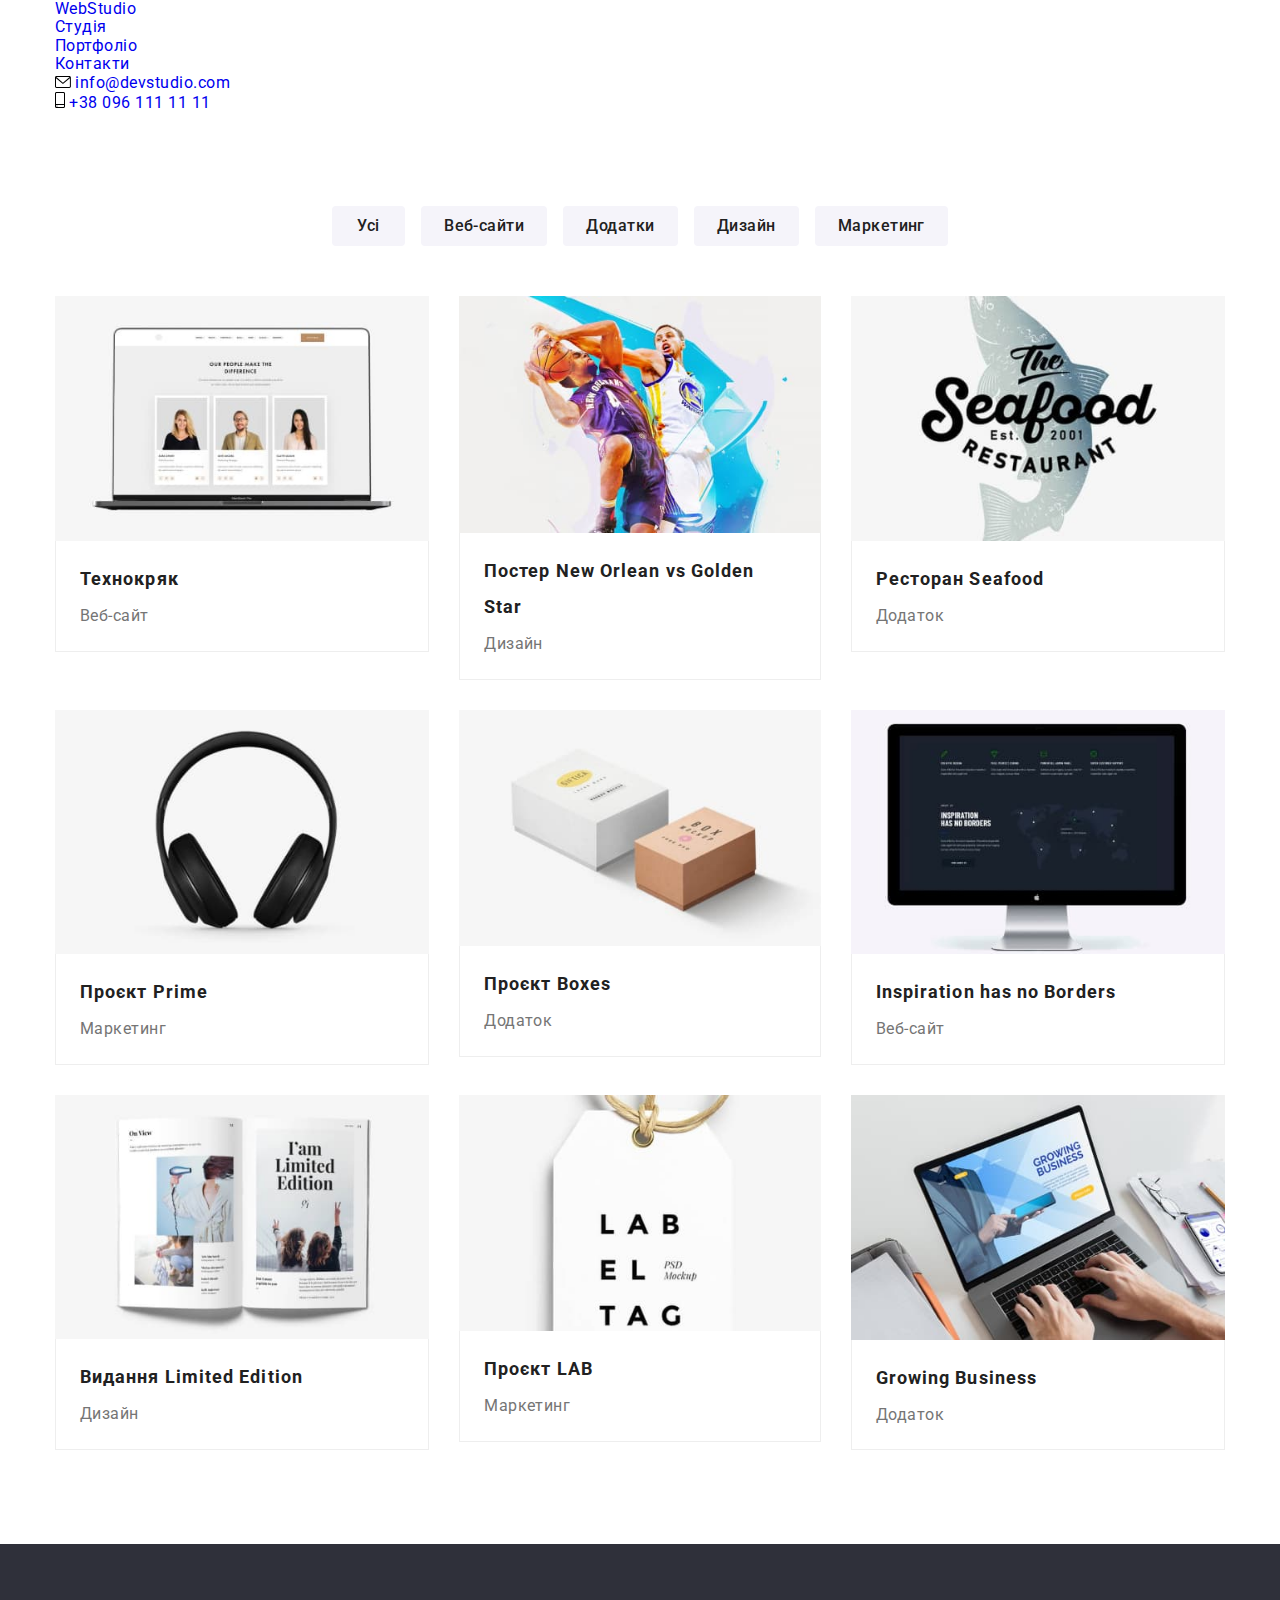
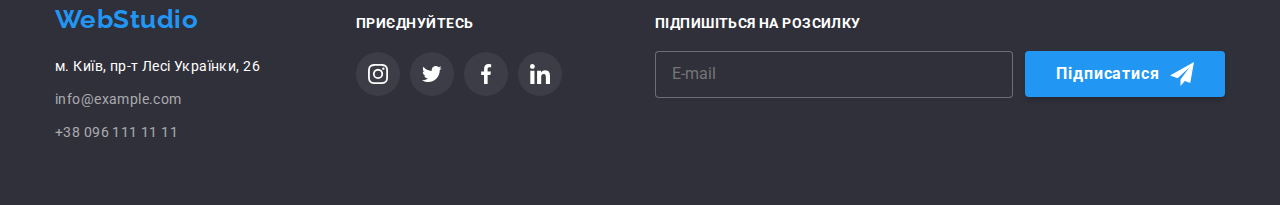
==== commit 57436618: "Summary (required)" ====
--- a/portfolio.html
+++ b/portfolio.html
@@ -90,7 +90,13 @@
             <li class="portfolio__item">
               <a class="portfolio__link link" href=""
                 ><div class="thumb">
-                  <img src="./images/img7.jpg" alt="Веб-сайт" width="450" />
+                  <img
+                    srcset="./images/img7.jpg 1x,
+                            ./images/img7 2x.jpg 2x;"
+                    src="./images/img7.jpg"
+                    alt="Веб-сайт"
+                    width="450"
+                  />
                   <p class="thumb__text">
                     Ресурс пропонує комплексні пропозиції з різним рівнем
                     функціоналу та сервісів. Все це дозволить відвідувачу
@@ -107,7 +113,13 @@
             <li class="portfolio__item">
               <a class="portfolio__link link" href=""
                 ><div class="thumb">
-                  <img src="./images/img8.jpg" alt="Дизайн" width="450" />
+                  <img
+                    srcset="./images/img8.jpg 1x,
+                            ./images/img8 2x.jpg 2x;"
+                    src="./images/img8.jpg"
+                    alt="Дизайн"
+                    width="450"
+                  />
                   <p class="thumb__text">
                     Ресурс пропонує комплексні пропозиції з різним рівнем
                     функціоналу та сервісів. Все це дозволить відвідувачу
@@ -126,7 +138,13 @@
             <li class="portfolio__item">
               <a class="portfolio__link link" href=""
                 ><div class="thumb">
-                  <img src="./images/img9.jpg" alt="Додаток" width="450" />
+                  <img
+                    srcset="./images/img9.jpg 1x,
+                            ./images/img9 2x.jpg 2x;"
+                    src="./images/img9.jpg"
+                    alt="Додаток"
+                    width="450"
+                  />
                   <p class="thumb__text">
                     Ресурс пропонує комплексні пропозиції з різним рівнем
                     функціоналу та сервісів. Все це дозволить відвідувачу
@@ -143,7 +161,13 @@
             <li class="portfolio__item">
               <a class="portfolio__link link" href=""
                 ><div class="thumb">
-                  <img src="./images/img10.jpg" alt="Маркетинг" width="450" />
+                  <img
+                    srcset="./images/img10.jpg 1x,
+                            ./images/img10 2x.jpg 2x;"
+                    src="./images/img10.jpg"
+                    alt="Маркетинг"
+                    width="450"
+                  />
                   <p class="thumb__text">
                     Ресурс пропонує комплексні пропозиції з різним рівнем
                     функціоналу та сервісів. Все це дозволить відвідувачу
@@ -160,7 +184,13 @@
             <li class="portfolio__item">
               <a class="portfolio__link link" href=""
                 ><div class="thumb">
-                  <img src="./images/img11.jpg" alt="Додаток" width="450" />
+                  <img
+                    srcset="./images/img11.jpg 1x,
+                            ./images/img11 2x.jpg 2x;"
+                    src="./images/img11.jpg"
+                    alt="Додаток"
+                    width="450"
+                  />
                   <p class="thumb__text">
                     Ресурс пропонує комплексні пропозиції з різним рівнем
                     функціоналу та сервісів. Все це дозволить відвідувачу
@@ -177,7 +207,13 @@
             <li class="portfolio__item">
               <a class="portfolio__link link" href=""
                 ><div class="thumb">
-                  <img src="./images/img12.jpg" alt="Веб-сайт" width="450" />
+                  <img
+                    srcset="./images/img12.jpg 1x,
+                            ./images/img12 2x.jpg 2x;"
+                    src="./images/img12.jpg"
+                    alt="Веб-сайт"
+                    width="450"
+                  />
                   <p class="thumb__text">
                     Ресурс пропонує комплексні пропозиції з різним рівнем
                     функціоналу та сервісів. Все це дозволить відвідувачу
@@ -196,7 +232,13 @@
             <li class="portfolio__item">
               <a class="portfolio__link link" href=""
                 ><div class="thumb">
-                  <img src="./images/img13.jpg" alt="Дизайн" width="450" />
+                  <img
+                    srcset="./images/img13.jpg 1x,
+                            ./images/img13 2x.jpg 2x;"
+                    src="./images/img13.jpg"
+                    alt="Дизайн"
+                    width="450"
+                  />
                   <p class="thumb__text">
                     Ресурс пропонує комплексні пропозиції з різним рівнем
                     функціоналу та сервісів. Все це дозволить відвідувачу
@@ -213,7 +255,13 @@
             <li class="portfolio__item">
               <a class="portfolio__link link" href=""
                 ><div class="thumb">
-                  <img src="./images/img14.jpg" alt="Маркетинг" width="450" />
+                  <img
+                    srcset="./images/img14.jpg 1x,
+                            ./images/img14 2x.jpg 2x;"
+                    src="./images/img14.jpg"
+                    alt="Маркетинг"
+                    width="450"
+                  />
                   <p class="thumb__text">
                     Ресурс пропонує комплексні пропозиції з різним рівнем
                     функціоналу та сервісів. Все це дозволить відвідувачу
@@ -230,7 +278,13 @@
             <li class="portfolio__item">
               <a class="portfolio__link link" href=""
                 ><div class="thumb">
-                  <img src="./images/img15.jpg" alt="Додаток" width="450" />
+                  <img
+                    srcset="./images/img15.jpg 1x,
+                            ./images/img15 2x.jpg 2x;"
+                    src="./images/img15.jpg"
+                    alt="Додаток"
+                    width="450"
+                  />
                   <p class="thumb__text">
                     Ресурс пропонує комплексні пропозиції з різним рівнем
                     функціоналу та сервісів. Все це дозволить відвідувачу
--- a/css/main.min.css
+++ b/css/main.min.css
@@ -1 +1 @@
-:root{--primary-text-color: #212121;--secondary-text-color: #757575;--white-text-color: #ffffff;--accent-color: #2196f3;--black-logo-color: #000000;--white-background-color: #ffffff;--hero-background-color: #2f303a;--team-background-color: #f5f4fa;--footer-text-color: rgba(255, 255, 255, 0.6)}body{font-family:Roboto,sans-serif;letter-spacing:.03em;background-color:var(--white-background-color);color:var(--primary-text-color)}h1,h2,h3,p{margin:0;padding:0}ul,li{margin:0;padding:0}.list{list-style:none}.link{text-decoration:none}.visually-hidden{position:absolute;white-space:nowrap;width:1px;height:1px;overflow:hidden;border:0;padding:0;clip:rect(0 0 0 0);-webkit-clip-path:inset(50%);clip-path:inset(50%);margin:-1px}img{display:block;max-width:100%;height:auto}.container{width:100%;margin-left:auto;margin-right:auto;padding-left:15px;padding-right:15px}@media screen and (min-width: 480px){.container{width:480px}}@media screen and (min-width: 768px){.container{width:768px}}@media screen and (min-width: 1200px){.container{width:1200px}}.section{padding-top:94px;padding-bottom:94px}.hero__btn{font-family:inherit;font-weight:700;font-size:16px;line-height:1.87;letter-spacing:.06em;background-color:var(--accent-color);color:var(--white-text-color);cursor:pointer;box-shadow:0px 4px 4px rgba(0,0,0,.15);border-radius:4px;border:none;padding:10px 32px;transition:color 250ms cubic-bezier(0.4, 0, 0.2, 1),bacground-color 250ms cubic-bezier(0.4, 0, 0.2, 1),box-shadow 250ms cubic-bezier(0.4, 0, 0.2, 1)}.hero__btn:hover,.hero__btn:focus{background-color:var(--white-text-color);color:var(--accent-color)}.footer-form__btn{width:200px;display:inline-flex;align-items:center;justify-content:center;border:none;margin:0;padding:8px 28px;border-radius:4px;background-color:var(--accent-color);box-shadow:0px 4px 4px rgba(0,0,0,.15);color:var(--white-text-color);font-weight:700;font-size:16px;line-height:1.87;letter-spacing:.06em;cursor:pointer}@media screen and (min-width: 1200px){.footer-form__btn{margin-left:12px}}.icon-send{margin-left:10px}.modal-form__btn{margin:0 auto;padding:10px 56px;border:none;border-radius:4px;font-weight:700;font-size:16px;line-height:1.87;letter-spacing:.06em;cursor:pointer;background-color:var(--accent-color);box-shadow:0px 4px 4px rgba(0,0,0,.15);color:var(--white-text-color);transition:background-color 250ms cubic-bezier(0.4, 0, 0.2, 1)}.modal-form__btn:hover,.modal-form__btn:focus{background-color:#188ce8}.close-btn{position:absolute;right:8px;top:8px;background-color:rgba(0,0,0,0);border-radius:50%;width:30px;height:30px;border:1px solid rgba(0,0,0,.1);cursor:pointer}.close-btn:hover .modal-icon{fill:var(--accent-color);transition:fill 250ms cubic-bezier(0.4, 0, 0.2, 1)}.btn{display:flex;flex-wrap:wrap;justify-content:flex-start;margin-bottom:40px;grid-gap:8px;grid-row-gap:15px}@media(min-width: 768px){.btn{justify-content:center;margin-bottom:30px}}@media(min-width: 1200px){.btn{margin-bottom:50px}}.btn__item:not(:last-child){margin-right:8px}.btn__category{font-family:inherit;font-weight:500;font-size:16px;line-height:1.63;text-align:center;letter-spacing:.03em;background-color:var(--team-background-color);color:var(--primary-text-color);cursor:pointer;display:inline-block;min-width:73px;border-radius:4px;border:1px solid rgba(0,0,0,0);padding:6px 22px;transition:background-color 250ms cubic-bezier(0.4, 0, 0.2, 1),color 250ms cubic-bezier(0.4, 0, 0.2, 1),box-shadow 250ms cubic-bezier(0.4, 0, 0.2, 1)}.btn__category:hover,.btn__category:focus{background-color:var(--accent-color);color:var(--white-text-color);box-shadow:0px 3px 1px rgba(0,0,0,.1),0px 1px 2px rgba(0,0,0,.08),0px 2px 2px rgba(0,0,0,.12)}.checkbox__icon-check,.checkbox__label,.footer-social__link,.client__link,.worker__social-link,.work__text,.features__fon,.modal-form__btn,.close-btn{display:flex;justify-content:center;align-items:center}.features{padding-top:60px;padding-bottom:60px}@media screen and (min-width: 1200px){.features{padding-top:94px;padding-bottom:94px}}.features__list{display:flex;flex-wrap:wrap;justify-content:center;grid-gap:30px}@media screen and (min-width: 480px){.features__item{width:450px}}@media screen and (min-width: 768px){.features__item{width:354px}}@media screen and (min-width: 1200px){.features__item{width:270px}}.features__fon{height:120px;margin-bottom:30px;background-color:var(--team-background-color);border-radius:4px}@media screen and (min-width: 480px){.features__fon{width:450px}}@media screen and (min-width: 768px){.features__fon{width:354px}}@media screen and (min-width: 1200px){.features__fon{width:270px}}.features__title{margin-bottom:10px;font-weight:700;font-size:14px;line-height:1.14;letter-spacing:.03em;text-transform:uppercase;color:var(--primary-text-color);margin-bottom:10px}@media screen and (max-width: 767px){.features__title{text-align:center}}@media screen and (min-width: 768px){.features__title{text-align:left}}@media screen and (min-width: 1200px){.features__title{text-align:left}}.features__text{font-weight:400;font-size:14px;line-height:1.71;letter-spacing:.03em;color:var(--secondary-text-color)}.work{padding-bottom:94px}@media screen and (max-width: 1199px){.work{display:none}}.work__list{display:flex}.work__item:not(:last-child){margin-right:30px}.section__title{font-weight:700;font-size:36px;line-height:1.16;text-align:center;letter-spacing:.03em;color:var(--primary-text-color);margin-bottom:50px}@media screen and (max-width: 1199px){.section__title{margin-bottom:30px}}.work__item{position:relative}.work__text{width:100%;position:absolute;bottom:0;left:0;height:70px;font-weight:700;font-size:14px;line-height:1.14;text-align:center;text-transform:uppercase;color:var(--white-text-color);background-color:rgba(47,48,58,.8)}.team{padding-top:60px;padding-bottom:60px;background-color:var(--team-background-color)}@media screen and (min-width: 1200px){.team{padding-top:94px;padding-bottom:94px}}.team__list{display:flex;flex-wrap:wrap;justify-content:center;align-items:center;grid-gap:30px}.team__item{background:#fff;box-shadow:0px 1px 3px rgba(0,0,0,.12),0px 1px 1px rgba(0,0,0,.14),0px 2px 1px rgba(0,0,0,.2);border-radius:0px 0px 4px 4px}@media screen and (max-width: 479px){.team__item{width:450px}}@media screen and (min-width: 480px){.team__item{width:450px}}@media screen and (min-width: 768px){.team__item{width:354px}}@media screen and (min-width: 1200px){.team__item{width:270px}}.worker{padding-top:30px;padding-bottom:24px}@media screen and (min-width: 1200px){.worker{padding:30px 0px}}.worker__title{font-weight:500;font-size:16px;line-height:1.18;text-align:center;letter-spacing:.03em;color:var(--primary-text-color);margin-bottom:10px}.worker__prof{font-weight:400;font-size:16px;line-height:1.18;text-align:center;letter-spacing:.03em;color:var(--secondary-text-color);margin-bottom:16px}.worker__social-list{display:flex;justify-content:center;align-items:center;padding:0px 32px;list-style:none}@media screen and (min-width: 1200px){.worker__social-list{justify-content:space-between}}.worker__social-item{width:44px;height:44px}@media screen and (max-width: 1199px){.worker__social-item{margin:0 5px}}.worker__social-link{width:44px;height:44px;border-radius:50%;color:#afb1b8;transition:background-color 250ms cubic-bezier(0.4, 0, 0.2, 1),color 250ms cubic-bezier(0.4, 0, 0.2, 1)}.worker__social-link:hover{color:#fff;background-color:var(--accent-color)}.worker__social-icon{fill:currentColor}.client{padding-top:64px;padding-bottom:64px}@media screen and (min-width: 1200px){.client{padding-top:94px;padding-bottom:94px}}.client__list{display:flex;justify-content:center;align-items:center;flex-wrap:wrap;grid-gap:30px}@media screen and (min-width: 1200px){.client__list{flex-wrap:nowrap}}.client__item{border-radius:4px;height:90px}@media screen and (min-width: 480px){.client__item{width:210px}}@media screen and (min-width: 768px){.client__item{width:226px}}@media screen and (min-width: 1200px){.client__item{width:170px}}.client__link{height:92px;border-radius:4px;border:1px solid #afb1b8;color:#afb1b8;fill:currentColor;transition:color 250ms cubic-bezier(0.4, 0, 0.2, 1),border-color 250ms cubic-bezier(0.4, 0, 0.2, 1)}.client__link:hover,.client__link:focus{color:var(--accent-color);border-color:var(--accent-color)}.footer{background-color:var(--hero-background-color);padding-top:60px;padding-bottom:60px;text-align:center}@media screen and (min-width: 1200px){.footer{text-align:left}}.footer__logo{font-family:"Raleway";font-style:normal;font-weight:700;font-size:26px;line-height:1.19;color:var(--accent-color);display:inline-block;margin-bottom:20px}.footer__position{display:block;margin:0;padding:0;list-style:none}@media screen and (min-width: 1200px){.footer__position{display:flex}}@media(min-width: 768px){.footer__position{display:flex;align-items:baseline;justify-content:space-around;flex-wrap:wrap;row-gap:60px}}@media screen and (min-width: 1200px){.footer__position-contact{width:231px}}.footer-contact__item:not(:last-child){margin-bottom:8px}@media screen and (min-width: 1200px){.footer-contact__item:not(:last-child){margin-bottom:9px}}.footer-contact__address{font-family:"Roboto";font-style:normal;font-weight:400;font-size:14px;line-height:1.71;letter-spacing:.03em;color:var(--white-text-color);transition:color 250ms cubic-bezier(0.4, 0, 0.2, 1)}.footer-contact__address:hover,.footer-contact__address:focus{color:var(--accent-color)}.footer-contact__link{font-family:"Roboto";font-style:normal;font-weight:400;font-size:14px;line-height:1.71;letter-spacing:.03em;color:var(--footer-text-color);transition:color 250ms cubic-bezier(0.4, 0, 0.2, 1)}.footer-contact__link:hover,.footer-contact__link:focus{color:var(--accent-color)}@media screen and (max-width: 767px){.footer-social__networks{margin:60px}}@media screen and (min-width: 1200px){.footer-social__networks{margin-left:70px;width:206px}}.footer-social__title{padding:0px 0px 0px 0px;margin-top:10px;margin-bottom:20px;font-weight:700;font-size:14px;line-height:1.14;text-transform:uppercase;color:var(--white-text-color)}@media screen and (max-width: 1199px){.footer-social__item{padding:0 5px}}.footer-social__list{list-style:none;justify-content:center;align-items:center;display:flex;padding:0;margin-top:0}@media screen and (min-width: 1200px){.footer-social__list{justify-content:space-between}}.footer-social__link{width:44px;height:44px;border-radius:50%;color:var(--white-text-color);background-color:rgba(255,255,255,.062745098);transition:background-color 250ms cubic-bezier(0.4, 0, 0.2, 1)}.footer-social__link:hover{background-color:var(--accent-color)}.footer-social__icon{fill:currentColor}@media screen and (min-width: 1200px){.footer-form__container{margin-left:93px;padding-top:10px}}@media screen and (max-width: 1199px){.footer-form{display:flex;flex-direction:column;align-items:center}}.footer-form__text{padding:0px 0px 0px 0px;margin-bottom:20px;font-weight:700;font-size:14px;line-height:16px;letter-spacing:.03em;text-transform:uppercase;color:var(--white-text-color)}.footer-form__input{margin:0;padding:13px 16px;border-radius:4px;border:1px solid rgba(255,255,255,.3);background-color:var(--hero-background-color);color:var(--white-text-color)}@media screen and (min-width: 1200px){.footer-form__input{width:358px}}@media screen and (max-width: 767px){.footer-form__input{width:100%;margin-bottom:20px}}@media screen and (max-width: 1199px){.footer-form__input{width:450px;margin-bottom:20px}}.footer__input::-moz-placeholder{font-size:16px;line-height:1.25;color:rgba(255,255,255,.6)}.footer__input:-ms-input-placeholder{font-size:16px;line-height:1.25;color:rgba(255,255,255,.6)}.footer__input::placeholder{font-size:16px;line-height:1.25;color:rgba(255,255,255,.6)}.gallery{padding-top:60px;padding-bottom:60px}@media screen and (min-width: 1200px){.gallery{padding-top:94px;padding-bottom:94px}}.portfolio{display:grid;grid-template-columns:auto;gap:30px 30px;align-items:stretch}@media screen and (min-width: 480px){.portfolio{grid-template-columns:auto}}@media screen and (min-width: 768px){.portfolio{grid-template-columns:auto auto}}@media screen and (min-width: 1200px){.portfolio{grid-template-columns:auto auto auto}}.portfolio__link{display:block;transition:box-shadow 250ms cubic-bezier(0.4, 0, 0.2, 1)}.portfolio__link:hover,.portfolio__link:focus{box-shadow:0px 1px 1px rgba(0,0,0,.12),0px 4px 4px rgba(0,0,0,.06),1px 4px 6px rgba(0,0,0,.16)}.portfolio__link:hover .thumb__text{transform:translateY(0)}.thumb{position:relative;overflow:hidden}.thumb__text{position:absolute;top:0;left:0;width:100%;height:100%;padding:63px 24px;background:rgba(33,150,243,.9);color:var(--white-text-color);font-size:18px;line-height:1.56;letter-spacing:.03em;transform:translateY(101%);transition:transform 250ms cubic-bezier(0.4, 0, 0.2, 1)}.gallery-text{border:1px solid #eee;border-top:rgba(0,0,0,0);padding:20px 24px}.gallery-text__title{font-weight:700;font-size:18px;line-height:2;letter-spacing:.06em;color:var(--primary-text-color);margin-bottom:4px}.gallery-text__description{font-weight:400;font-size:16px;line-height:1.87;letter-spacing:.03em;color:var(--secondary-text-color)}.backdrop{position:fixed;top:0;left:0;width:100%;height:100%;background:rgba(0,0,0,.2);transition:opacity 250ms cubic-bezier(0.4, 0, 0.2, 1),visibility 250ms cubic-bezier(0.4, 0, 0.2, 1)}.backdrop.is-hidden{opacity:0;visibility:hidden;pointer-events:none;transition:opacity 250ms cubic-bezier(0.4, 0, 0.2, 1),visibility 250ms cubic-bezier(0.4, 0, 0.2, 1)}.backdrop.is-hidden .modal{transform:translate(-50%, -50%) scale(2);transition:transform 250ms cubic-bezier(0.4, 0, 0.2, 1)}.modal{position:absolute;top:50%;left:50%;padding:40px;width:528px;height:581px;background:var(--white-background-color);box-shadow:0px 1px 3px rgba(0,0,0,.12),0px 1px 1px rgba(0,0,0,.14),0px 2px 1px rgba(0,0,0,.2);border-radius:4px;transform:translate(-50%, -50%) scale(1);transition:transform 250ms cubic-bezier(0.4, 0, 0.2, 1)}.modal-form__title{margin-bottom:12px;font-weight:700;font-size:20px;line-height:1,15;text-align:center;letter-spacing:.03em;color:var(--primary-text-color)}.modal-form__field{position:relative;display:flex;flex-direction:column;margin-bottom:10px}.modal-form__field:nth-child(5){margin-bottom:20px}.modal-form__label{margin-bottom:4px;font-weight:400;font-size:12px;line-height:1,17;letter-spacing:.01em;color:var(--secondary-text-color)}.modal-form__input{width:100%;margin:0;padding:10px 42px;border:1px solid rgba(33,33,33,.2);border-radius:4px;transition:border-color 250ms cubic-bezier(0.4, 0, 0.2, 1)}.modal-form__input:hover,.modal-form__input:focus{outline:none;border-color:var(--accent-color)}.modal-form__input-icon{position:absolute;top:50%;left:15px;transform:translateY(25%);display:inline-block;width:12px;height:12px;transition:fill 250ms cubic-bezier(0.4, 0, 0.2, 1)}.modal-form__input:hover+.modal-form__input-icon,.modal-form__input:focus+.modal-form__input-icon{fill:var(--accent-color)}.comment{resize:none;height:120px;padding:12px 16px;border:1px solid rgba(33,33,33,.2);border-radius:4px;transition:border-color 250ms cubic-bezier(0.4, 0, 0.2, 1)}.comment:hover,.comment:focus{outline:none;border-color:var(--accent-color)}.comment::-moz-placeholder{font-weight:400;font-size:12px;line-height:1,17;letter-spacing:.01em;color:rgba(117,117,117,.5)}.comment:-ms-input-placeholder{font-weight:400;font-size:12px;line-height:1,17;letter-spacing:.01em;color:rgba(117,117,117,.5)}.comment::placeholder{font-weight:400;font-size:12px;line-height:1,17;letter-spacing:.01em;color:rgba(117,117,117,.5)}.modal-form__checkbox{display:flex;align-items:center;justify-content:center;margin-bottom:30px}.checkbox__input{-webkit-appearance:none;-moz-appearance:none;appearance:none}.checkbox__label{font-size:14px;line-height:1.71;color:var(--secondary-text-color)}.checkbox__input:checked+.checkbox__icon-check{background-color:#2196f3;border:none;transition:background-color 250ms cubic-bezier(0.4, 0, 0.2, 1)}.checkbox__icon-check{width:16px;height:15px;border:1px solid var(--primary-text-color);border-radius:2px;margin-right:7px;fill:var(--white-background-color)}.checkbox__link{margin-left:4px;font-style:normal;font-weight:400;font-size:14px;line-height:1,71;letter-spacing:.03em;-webkit-text-decoration-line:underline;text-decoration-line:underline;color:#2196f3}/*# sourceMappingURL=main.min.css.map */+:root{--primary-text-color: #212121;--secondary-text-color: #757575;--white-text-color: #ffffff;--accent-color: #2196f3;--black-logo-color: #000000;--white-background-color: #ffffff;--hero-background-color: #2f303a;--team-background-color: #f5f4fa;--footer-text-color: rgba(255, 255, 255, 0.6)}body{font-family:Roboto,sans-serif;letter-spacing:.03em;background-color:var(--white-background-color);color:var(--primary-text-color)}h1,h2,h3,p{margin:0;padding:0}ul,li{margin:0;padding:0}.list{list-style:none}.link{text-decoration:none}.visually-hidden{position:absolute;white-space:nowrap;width:1px;height:1px;overflow:hidden;border:0;padding:0;clip:rect(0 0 0 0);-webkit-clip-path:inset(50%);clip-path:inset(50%);margin:-1px}img{display:block;max-width:100%;height:auto}.container{width:100%;margin-left:auto;margin-right:auto;padding-left:15px;padding-right:15px}@media screen and (min-width: 480px){.container{width:480px}}@media screen and (min-width: 768px){.container{width:768px}}@media screen and (min-width: 1200px){.container{width:1200px}}.section{padding-top:94px;padding-bottom:94px}.hero__btn{font-family:inherit;font-weight:700;font-size:16px;line-height:1.87;letter-spacing:.06em;background-color:var(--accent-color);color:var(--white-text-color);cursor:pointer;box-shadow:0px 4px 4px rgba(0,0,0,.15);border-radius:4px;border:none;padding:10px 32px;transition:color 250ms cubic-bezier(0.4, 0, 0.2, 1),bacground-color 250ms cubic-bezier(0.4, 0, 0.2, 1),box-shadow 250ms cubic-bezier(0.4, 0, 0.2, 1)}.hero__btn:hover,.hero__btn:focus{background-color:var(--white-text-color);color:var(--accent-color)}.footer-form__btn{width:200px;display:inline-flex;align-items:center;justify-content:center;border:none;margin:0;padding:8px 28px;border-radius:4px;background-color:var(--accent-color);box-shadow:0px 4px 4px rgba(0,0,0,.15);color:var(--white-text-color);font-weight:700;font-size:16px;line-height:1.87;letter-spacing:.06em;cursor:pointer}@media screen and (min-width: 1200px){.footer-form__btn{margin-left:12px}}.icon-send{margin-left:10px}.modal-form__btn{margin:0 auto;padding:10px 56px;border:none;border-radius:4px;font-weight:700;font-size:16px;line-height:1.87;letter-spacing:.06em;cursor:pointer;background-color:var(--accent-color);box-shadow:0px 4px 4px rgba(0,0,0,.15);color:var(--white-text-color);transition:background-color 250ms cubic-bezier(0.4, 0, 0.2, 1)}.modal-form__btn:hover,.modal-form__btn:focus{background-color:#188ce8}.close-btn{position:absolute;right:8px;top:8px;background-color:rgba(0,0,0,0);border-radius:50%;width:30px;height:30px;border:1px solid rgba(0,0,0,.1);cursor:pointer}.close-btn:hover .modal-icon{fill:var(--accent-color);transition:fill 250ms cubic-bezier(0.4, 0, 0.2, 1)}.btn{display:flex;flex-wrap:wrap;justify-content:flex-start;margin-bottom:40px;grid-gap:8px;grid-row-gap:15px}@media(min-width: 768px){.btn{justify-content:center;margin-bottom:30px}}@media(min-width: 1200px){.btn{margin-bottom:50px}}.btn__item:not(:last-child){margin-right:8px}.btn__category{font-family:inherit;font-weight:500;font-size:16px;line-height:1.63;text-align:center;letter-spacing:.03em;background-color:var(--team-background-color);color:var(--primary-text-color);cursor:pointer;display:inline-block;min-width:73px;border-radius:4px;border:1px solid rgba(0,0,0,0);padding:6px 22px;transition:background-color 250ms cubic-bezier(0.4, 0, 0.2, 1),color 250ms cubic-bezier(0.4, 0, 0.2, 1),box-shadow 250ms cubic-bezier(0.4, 0, 0.2, 1)}.btn__category:hover,.btn__category:focus{background-color:var(--accent-color);color:var(--white-text-color);box-shadow:0px 3px 1px rgba(0,0,0,.1),0px 1px 2px rgba(0,0,0,.08),0px 2px 2px rgba(0,0,0,.12)}.checkbox__icon-check,.checkbox__label,.footer-social__link,.client__link,.worker__social-link,.work__text,.features__fon,.modal-form__btn,.close-btn{display:flex;justify-content:center;align-items:center}.hero{background-color:var(--hero-background-color);text-align:center;padding-top:118px;padding-bottom:118px;margin-left:auto;margin-right:auto;background-image:linear-gradient(to right, rgba(47, 48, 58, 0.4), rgba(47, 48, 58, 0.4)),url("../../images/Hero-mobile.jpg");background-repeat:no-repeat;background-position:center;background-size:cover}@media screen and (min-width: 1200px){.hero{padding-top:200px;padding-bottom:200px;max-width:1600px}}@media(-webkit-min-device-pixel-ratio: 2), (min-resolution: 2dppx){.hero{background-image:linear-gradient(to right, rgba(47, 48, 58, 0.4), rgba(47, 48, 58, 0.4)),url("../../images/Hero-mobile_2x.jpg");background-repeat:no-repeat;background-position:center;background-size:cover}}@media(min-width: 469px){.hero{background-image:linear-gradient(to right, rgba(47, 48, 58, 0.4), rgba(47, 48, 58, 0.4)),url("../../images/Hero-tab.jpg");background-repeat:no-repeat;background-position:center;background-size:cover}}@media(min-width: 469px)and (-webkit-min-device-pixel-ratio: 2), (min-width: 469px)and (min-resolution: 2dppx){.hero{background-image:linear-gradient(to right, rgba(47, 48, 58, 0.4), rgba(47, 48, 58, 0.4)),url("../../images/Hero-tab_2x.jpg");background-repeat:no-repeat;background-position:center;background-size:cover}}@media(min-width: 769px){.hero{background-image:linear-gradient(to right, rgba(47, 48, 58, 0.4), rgba(47, 48, 58, 0.4)),url("../../images/Hero-desk.jpg");background-repeat:no-repeat;background-position:center;background-size:cover}}@media(min-width: 769px)and (-webkit-min-device-pixel-ratio: 2), (min-width: 769px)and (min-resolution: 2dppx){.hero{background-image:linear-gradient(to right, rgba(47, 48, 58, 0.4), rgba(47, 48, 58, 0.4)),url("../../images/Hero-desk_2x.jpg");background-repeat:no-repeat;background-position:center;background-size:cover}}.hero__title{font-weight:900;font-size:26px;line-height:1,61;text-align:center;letter-spacing:.06em;text-transform:uppercase;color:var(--white-text-color);width:360px;margin-top:0;margin-bottom:30px;margin-left:auto;margin-right:auto}@media screen and (min-width: 1200px){.hero__title{font-size:44px;line-height:1,36;width:696px;margin-top:0;margin-bottom:30px;margin-left:auto;margin-right:auto}}.features{padding-top:60px;padding-bottom:60px}@media screen and (min-width: 1200px){.features{padding-top:94px;padding-bottom:94px}}.features__list{display:flex;flex-wrap:wrap;justify-content:center;grid-gap:30px}@media screen and (min-width: 480px){.features__item{width:450px}}@media screen and (min-width: 768px){.features__item{width:354px}}@media screen and (min-width: 1200px){.features__item{width:270px}}.features__fon{height:120px;margin-bottom:30px;background-color:var(--team-background-color);border-radius:4px}@media screen and (min-width: 480px){.features__fon{width:450px}}@media screen and (min-width: 768px){.features__fon{width:354px}}@media screen and (min-width: 1200px){.features__fon{width:270px}}.features__title{margin-bottom:10px;font-weight:700;font-size:14px;line-height:1.14;letter-spacing:.03em;text-transform:uppercase;color:var(--primary-text-color);margin-bottom:10px}@media screen and (max-width: 767px){.features__title{text-align:center}}@media screen and (min-width: 768px){.features__title{text-align:left}}@media screen and (min-width: 1200px){.features__title{text-align:left}}.features__text{font-weight:400;font-size:14px;line-height:1.71;letter-spacing:.03em;color:var(--secondary-text-color)}.work{padding-bottom:94px}@media screen and (max-width: 1199px){.work{display:none}}.work__list{display:flex}.work__item:not(:last-child){margin-right:30px}.section__title{font-weight:700;font-size:36px;line-height:1.16;text-align:center;letter-spacing:.03em;color:var(--primary-text-color);margin-bottom:50px}@media screen and (max-width: 1199px){.section__title{margin-bottom:30px}}.work__item{position:relative}.work__text{width:100%;position:absolute;bottom:0;left:0;height:70px;font-weight:700;font-size:14px;line-height:1.14;text-align:center;text-transform:uppercase;color:var(--white-text-color);background-color:rgba(47,48,58,.8)}.team{padding-top:60px;padding-bottom:60px;background-color:var(--team-background-color)}@media screen and (min-width: 1200px){.team{padding-top:94px;padding-bottom:94px}}.team__list{display:flex;flex-wrap:wrap;justify-content:center;align-items:center;grid-gap:30px}.team__item{background:#fff;box-shadow:0px 1px 3px rgba(0,0,0,.12),0px 1px 1px rgba(0,0,0,.14),0px 2px 1px rgba(0,0,0,.2);border-radius:0px 0px 4px 4px}@media screen and (max-width: 479px){.team__item{width:450px}}@media screen and (min-width: 480px){.team__item{width:450px}}@media screen and (min-width: 768px){.team__item{width:354px}}@media screen and (min-width: 1200px){.team__item{width:270px}}.worker{padding-top:30px;padding-bottom:24px}@media screen and (min-width: 1200px){.worker{padding:30px 0px}}.worker__title{font-weight:500;font-size:16px;line-height:1.18;text-align:center;letter-spacing:.03em;color:var(--primary-text-color);margin-bottom:10px}.worker__prof{font-weight:400;font-size:16px;line-height:1.18;text-align:center;letter-spacing:.03em;color:var(--secondary-text-color);margin-bottom:16px}.worker__social-list{display:flex;justify-content:center;align-items:center;padding:0px 32px;list-style:none}@media screen and (min-width: 1200px){.worker__social-list{justify-content:space-between}}.worker__social-item{width:44px;height:44px}@media screen and (max-width: 1199px){.worker__social-item{margin:0 5px}}.worker__social-link{width:44px;height:44px;border-radius:50%;color:#afb1b8;transition:background-color 250ms cubic-bezier(0.4, 0, 0.2, 1),color 250ms cubic-bezier(0.4, 0, 0.2, 1)}.worker__social-link:hover{color:#fff;background-color:var(--accent-color)}.worker__social-icon{fill:currentColor}.client{padding-top:60px;padding-bottom:60px}@media screen and (min-width: 1200px){.client{padding-top:94px;padding-bottom:94px}}.client__list{display:flex;justify-content:center;align-items:center;flex-wrap:wrap;grid-gap:30px}@media screen and (min-width: 1200px){.client__list{flex-wrap:nowrap}}.client__item{border-radius:4px;height:90px}@media screen and (min-width: 480px){.client__item{width:210px}}@media screen and (min-width: 768px){.client__item{width:226px}}@media screen and (min-width: 1200px){.client__item{width:170px}}.client__link{height:92px;border-radius:4px;border:1px solid #afb1b8;color:#afb1b8;fill:currentColor;transition:color 250ms cubic-bezier(0.4, 0, 0.2, 1),border-color 250ms cubic-bezier(0.4, 0, 0.2, 1)}.client__link:hover,.client__link:focus{color:var(--accent-color);border-color:var(--accent-color)}.footer{background-color:var(--hero-background-color);padding-top:60px;padding-bottom:60px;text-align:center}@media screen and (min-width: 1200px){.footer{text-align:left}}.footer__logo{font-family:"Raleway";font-style:normal;font-weight:700;font-size:26px;line-height:1.19;color:var(--accent-color);display:inline-block;margin-bottom:20px}.footer__position{display:block;margin:0;padding:0;list-style:none}@media screen and (min-width: 1200px){.footer__position{display:flex}}@media(min-width: 768px){.footer__position{display:flex;align-items:baseline;justify-content:space-around;flex-wrap:wrap;row-gap:60px}}@media screen and (min-width: 1200px){.footer__position-contact{width:231px}}.footer-contact__item:not(:last-child){margin-bottom:8px}@media screen and (min-width: 1200px){.footer-contact__item:not(:last-child){margin-bottom:9px}}.footer-contact__address{font-family:"Roboto";font-style:normal;font-weight:400;font-size:14px;line-height:1.71;letter-spacing:.03em;color:var(--white-text-color);transition:color 250ms cubic-bezier(0.4, 0, 0.2, 1)}.footer-contact__address:hover,.footer-contact__address:focus{color:var(--accent-color)}.footer-contact__link{font-family:"Roboto";font-style:normal;font-weight:400;font-size:14px;line-height:1.71;letter-spacing:.03em;color:var(--footer-text-color);transition:color 250ms cubic-bezier(0.4, 0, 0.2, 1)}.footer-contact__link:hover,.footer-contact__link:focus{color:var(--accent-color)}@media screen and (max-width: 767px){.footer-social__networks{margin:60px}}@media screen and (min-width: 1200px){.footer-social__networks{margin-left:70px;width:206px}}.footer-social__title{padding:0px 0px 0px 0px;margin-top:10px;margin-bottom:20px;font-weight:700;font-size:14px;line-height:1.14;text-transform:uppercase;color:var(--white-text-color)}@media screen and (max-width: 1199px){.footer-social__item{padding:0 5px}}.footer-social__list{list-style:none;justify-content:center;align-items:center;display:flex;padding:0;margin-top:0}@media screen and (min-width: 1200px){.footer-social__list{justify-content:space-between}}.footer-social__link{width:44px;height:44px;border-radius:50%;color:var(--white-text-color);background-color:rgba(255,255,255,.062745098);transition:background-color 250ms cubic-bezier(0.4, 0, 0.2, 1)}.footer-social__link:hover{background-color:var(--accent-color)}.footer-social__icon{fill:currentColor}@media screen and (min-width: 1200px){.footer-form__container{margin-left:93px;padding-top:10px}}@media screen and (min-width: 768px){.footer-form{display:flex;flex-direction:column;align-items:center}}@media screen and (min-width: 1200px){.footer-form{display:block}}.footer-form__text{padding:0px 0px 0px 0px;margin-bottom:20px;font-weight:700;font-size:14px;line-height:16px;letter-spacing:.03em;text-transform:uppercase;color:var(--white-text-color)}.footer-form__input{margin-bottom:20px;width:100%;padding:13px 16px;border-radius:4px;border:1px solid rgba(255,255,255,.3);background-color:var(--hero-background-color);color:var(--white-text-color)}@media screen and (min-width: 768px){.footer-form__input{width:450px}}@media screen and (min-width: 1200px){.footer-form__input{width:358px}}.footer__input::-moz-placeholder{font-size:16px;line-height:1.25;color:rgba(255,255,255,.6)}.footer__input:-ms-input-placeholder{font-size:16px;line-height:1.25;color:rgba(255,255,255,.6)}.footer__input::placeholder{font-size:16px;line-height:1.25;color:rgba(255,255,255,.6)}.gallery{padding-top:60px;padding-bottom:60px}@media screen and (min-width: 1200px){.gallery{padding-top:94px;padding-bottom:94px}}.portfolio{display:grid;grid-template-columns:auto;gap:30px 30px;align-items:stretch}@media screen and (min-width: 480px){.portfolio{grid-template-columns:auto}}@media screen and (min-width: 768px){.portfolio{grid-template-columns:auto auto}}@media screen and (min-width: 1200px){.portfolio{grid-template-columns:auto auto auto}}.portfolio__link{display:block;transition:box-shadow 250ms cubic-bezier(0.4, 0, 0.2, 1)}.portfolio__link:hover,.portfolio__link:focus{box-shadow:0px 1px 1px rgba(0,0,0,.12),0px 4px 4px rgba(0,0,0,.06),1px 4px 6px rgba(0,0,0,.16)}.portfolio__link:hover .thumb__text{transform:translateY(0)}.thumb{position:relative;overflow:hidden}.thumb__text{position:absolute;top:0;left:0;width:100%;height:100%;padding:63px 24px;background:rgba(33,150,243,.9);color:var(--white-text-color);font-size:18px;line-height:1.56;letter-spacing:.03em;transform:translateY(101%);transition:transform 250ms cubic-bezier(0.4, 0, 0.2, 1)}.gallery-text{border:1px solid #eee;border-top:rgba(0,0,0,0);padding:20px 24px}.gallery-text__title{font-weight:700;font-size:18px;line-height:2;letter-spacing:.06em;color:var(--primary-text-color);margin-bottom:4px}.gallery-text__description{font-weight:400;font-size:16px;line-height:1.87;letter-spacing:.03em;color:var(--secondary-text-color)}.backdrop{position:fixed;top:0;left:0;width:100%;height:100%;background:rgba(0,0,0,.2);transition:opacity 250ms cubic-bezier(0.4, 0, 0.2, 1),visibility 250ms cubic-bezier(0.4, 0, 0.2, 1)}.backdrop.is-hidden{opacity:0;visibility:hidden;pointer-events:none;transition:opacity 250ms cubic-bezier(0.4, 0, 0.2, 1),visibility 250ms cubic-bezier(0.4, 0, 0.2, 1)}.backdrop.is-hidden .modal{transform:translate(-50%, -50%) scale(2);transition:transform 250ms cubic-bezier(0.4, 0, 0.2, 1)}.modal{position:absolute;top:50%;left:50%;padding:40px;width:528px;height:581px;background:var(--white-background-color);box-shadow:0px 1px 3px rgba(0,0,0,.12),0px 1px 1px rgba(0,0,0,.14),0px 2px 1px rgba(0,0,0,.2);border-radius:4px;transform:translate(-50%, -50%) scale(1);transition:transform 250ms cubic-bezier(0.4, 0, 0.2, 1)}.modal-form__title{margin-bottom:12px;font-weight:700;font-size:20px;line-height:1,15;text-align:center;letter-spacing:.03em;color:var(--primary-text-color)}.modal-form__field{position:relative;display:flex;flex-direction:column;margin-bottom:10px}.modal-form__field:nth-child(5){margin-bottom:20px}.modal-form__label{margin-bottom:4px;font-weight:400;font-size:12px;line-height:1,17;letter-spacing:.01em;color:var(--secondary-text-color)}.modal-form__input{width:100%;margin:0;padding:10px 42px;border:1px solid rgba(33,33,33,.2);border-radius:4px;transition:border-color 250ms cubic-bezier(0.4, 0, 0.2, 1)}.modal-form__input:hover,.modal-form__input:focus{outline:none;border-color:var(--accent-color)}.modal-form__input-icon{position:absolute;top:50%;left:15px;transform:translateY(25%);display:inline-block;width:12px;height:12px;transition:fill 250ms cubic-bezier(0.4, 0, 0.2, 1)}.modal-form__input:hover+.modal-form__input-icon,.modal-form__input:focus+.modal-form__input-icon{fill:var(--accent-color)}.comment{resize:none;height:120px;padding:12px 16px;border:1px solid rgba(33,33,33,.2);border-radius:4px;transition:border-color 250ms cubic-bezier(0.4, 0, 0.2, 1)}.comment:hover,.comment:focus{outline:none;border-color:var(--accent-color)}.comment::-moz-placeholder{font-weight:400;font-size:12px;line-height:1,17;letter-spacing:.01em;color:rgba(117,117,117,.5)}.comment:-ms-input-placeholder{font-weight:400;font-size:12px;line-height:1,17;letter-spacing:.01em;color:rgba(117,117,117,.5)}.comment::placeholder{font-weight:400;font-size:12px;line-height:1,17;letter-spacing:.01em;color:rgba(117,117,117,.5)}.modal-form__checkbox{display:flex;align-items:center;justify-content:center;margin-bottom:30px}.checkbox__input{-webkit-appearance:none;-moz-appearance:none;appearance:none}.checkbox__label{font-size:14px;line-height:1.71;color:var(--secondary-text-color)}.checkbox__input:checked+.checkbox__icon-check{background-color:#2196f3;border:none;transition:background-color 250ms cubic-bezier(0.4, 0, 0.2, 1)}.checkbox__icon-check{width:16px;height:15px;border:1px solid var(--primary-text-color);border-radius:2px;margin-right:7px;fill:var(--white-background-color)}.checkbox__link{margin-left:4px;font-style:normal;font-weight:400;font-size:14px;line-height:1,71;letter-spacing:.03em;-webkit-text-decoration-line:underline;text-decoration-line:underline;color:#2196f3}/*# sourceMappingURL=main.min.css.map */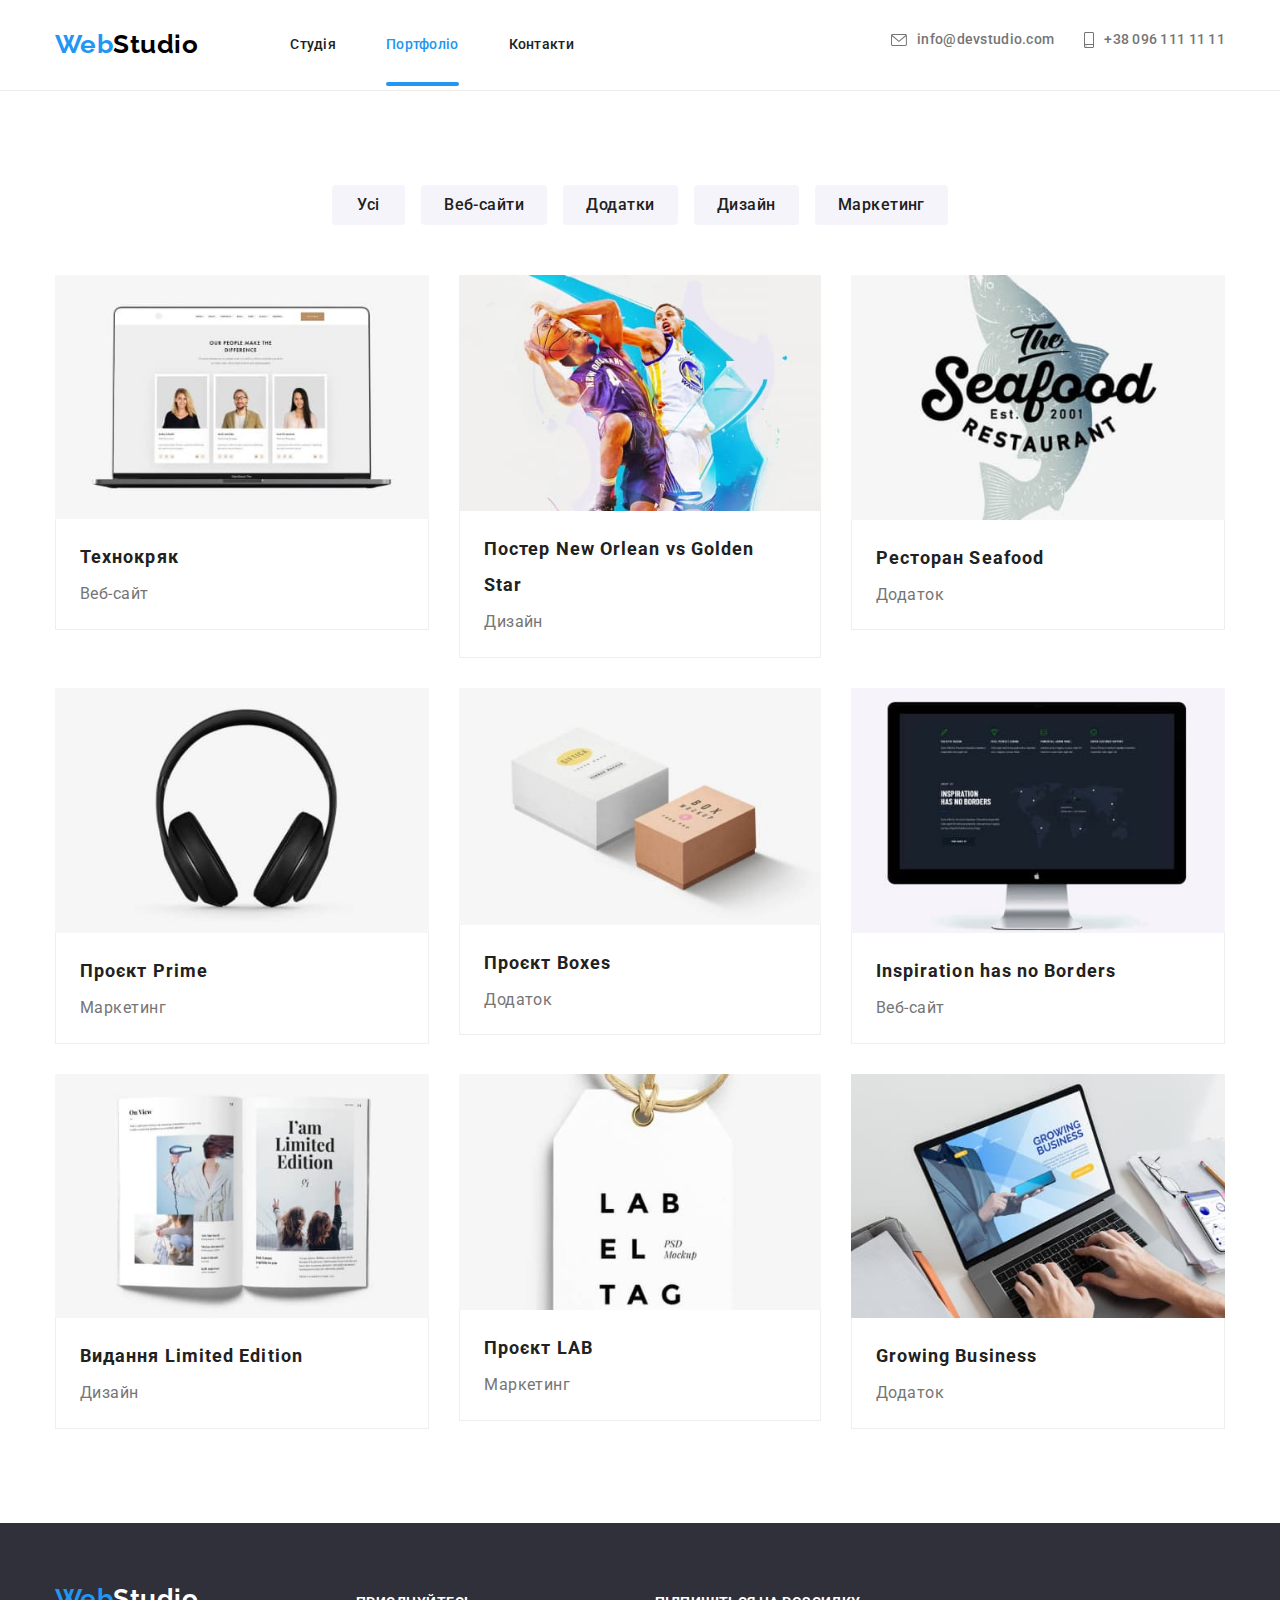
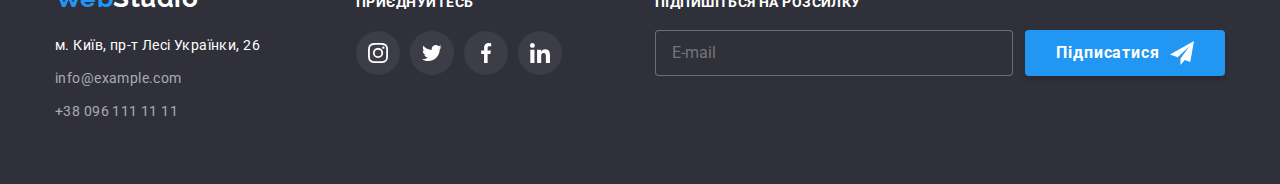
==== commit 36027b54: "Summary (required)" ====
--- a/portfolio.html
+++ b/portfolio.html
@@ -26,6 +26,86 @@
           <a class="header__logo link" href="index.html"
             >Web<span class="header__logo logo--black">Studio</span></a
           >
+          <!-- Мобільне меню -->
+          <button
+            class="menu-toggle js-open-menu"
+            aria-expanded="false"
+            aria-controls="mobile-menu"
+          >
+            <svg width="40" height="40">
+              <use href="./images/symbol-defs.svg#icon-menu"></use>
+            </svg>
+          </button>
+          <div class="menu-container js-menu-container" id="mobile-menu">
+            <button class="menu-toggle js-close-menu">
+              <svg width="40" height="40">
+                <use href="./images/symbol-defs.svg#icon-cross"></use>
+              </svg>
+            </button>
+            <ul class="mobile-nav list">
+              <li>
+                <a class="mobile-nav__link link" href="./index.html">Студія</a>
+              </li>
+              <li>
+                <a class="mobile-nav__link link active" href="./portfolio.html"
+                  >Портфоліо</a
+                >
+              </li>
+              <li><a class="mobile-nav__link link" href="">Контакти</a></li>
+            </ul>
+            <ul class="mobile-contacts list">
+              <li>
+                <a class="mobile-contacts__phone link" href="tel:+380961111111"
+                  >+38 096 111 11 11</a
+                >
+              </li>
+              <li>
+                <a
+                  class="mobile-contacts__email link"
+                  href="mailto:info@devstudio.com"
+                  >info@devstudio.com</a
+                >
+              </li>
+            </ul>
+            <ul class="mobile-social list">
+              <li>
+                <a
+                  class="mobile-social__link link"
+                  href="https://www.instagram.com/"
+                  target="_blank"
+                  rel="noopener noreferrer"
+                  >Instagram</a
+                >
+              </li>
+              <li>
+                <a
+                  class="mobile-social__link link"
+                  href="https://www.twitter.com/"
+                  target="_blank"
+                  rel="noopener noreferrer"
+                  >Twitter</a
+                >
+              </li>
+              <li>
+                <a
+                  class="mobile-social__link link"
+                  href="https://www.facebook.com/"
+                  target="_blank"
+                  rel="noopener noreferrer"
+                  >Facebook</a
+                >
+              </li>
+              <li>
+                <a
+                  class="mobile-social__link link"
+                  href="https://www.linkedin.com/"
+                  target="_blank"
+                  rel="noopener noreferrer"
+                  >LinkedIn</a
+                >
+              </li>
+            </ul>
+          </div>
           <!--Навігація-->
           <ul class="nav list">
             <li class="nav__item">
@@ -396,5 +476,7 @@
         </div>
       </div>
     </footer>
+
+    <script src="./js/menu.js"></script>
   </body>
 </html>
--- a/css/main.min.css
+++ b/css/main.min.css
@@ -1 +1 @@
-:root{--primary-text-color: #212121;--secondary-text-color: #757575;--white-text-color: #ffffff;--accent-color: #2196f3;--black-logo-color: #000000;--white-background-color: #ffffff;--hero-background-color: #2f303a;--team-background-color: #f5f4fa;--footer-text-color: rgba(255, 255, 255, 0.6)}body{font-family:Roboto,sans-serif;letter-spacing:.03em;background-color:var(--white-background-color);color:var(--primary-text-color)}h1,h2,h3,p{margin:0;padding:0}ul,li{margin:0;padding:0}.list{list-style:none}.link{text-decoration:none}.visually-hidden{position:absolute;white-space:nowrap;width:1px;height:1px;overflow:hidden;border:0;padding:0;clip:rect(0 0 0 0);-webkit-clip-path:inset(50%);clip-path:inset(50%);margin:-1px}img{display:block;max-width:100%;height:auto}.container{width:100%;margin-left:auto;margin-right:auto;padding-left:15px;padding-right:15px}@media screen and (min-width: 480px){.container{width:480px}}@media screen and (min-width: 768px){.container{width:768px}}@media screen and (min-width: 1200px){.container{width:1200px}}.section{padding-top:94px;padding-bottom:94px}.hero__btn{font-family:inherit;font-weight:700;font-size:16px;line-height:1.87;letter-spacing:.06em;background-color:var(--accent-color);color:var(--white-text-color);cursor:pointer;box-shadow:0px 4px 4px rgba(0,0,0,.15);border-radius:4px;border:none;padding:10px 32px;transition:color 250ms cubic-bezier(0.4, 0, 0.2, 1),bacground-color 250ms cubic-bezier(0.4, 0, 0.2, 1),box-shadow 250ms cubic-bezier(0.4, 0, 0.2, 1)}.hero__btn:hover,.hero__btn:focus{background-color:var(--white-text-color);color:var(--accent-color)}.footer-form__btn{width:200px;display:inline-flex;align-items:center;justify-content:center;border:none;margin:0;padding:8px 28px;border-radius:4px;background-color:var(--accent-color);box-shadow:0px 4px 4px rgba(0,0,0,.15);color:var(--white-text-color);font-weight:700;font-size:16px;line-height:1.87;letter-spacing:.06em;cursor:pointer}@media screen and (min-width: 1200px){.footer-form__btn{margin-left:12px}}.icon-send{margin-left:10px}.modal-form__btn{margin:0 auto;padding:10px 56px;border:none;border-radius:4px;font-weight:700;font-size:16px;line-height:1.87;letter-spacing:.06em;cursor:pointer;background-color:var(--accent-color);box-shadow:0px 4px 4px rgba(0,0,0,.15);color:var(--white-text-color);transition:background-color 250ms cubic-bezier(0.4, 0, 0.2, 1)}.modal-form__btn:hover,.modal-form__btn:focus{background-color:#188ce8}.close-btn{position:absolute;right:8px;top:8px;background-color:rgba(0,0,0,0);border-radius:50%;width:30px;height:30px;border:1px solid rgba(0,0,0,.1);cursor:pointer}.close-btn:hover .modal-icon{fill:var(--accent-color);transition:fill 250ms cubic-bezier(0.4, 0, 0.2, 1)}.btn{display:flex;flex-wrap:wrap;justify-content:flex-start;margin-bottom:40px;grid-gap:8px;grid-row-gap:15px}@media(min-width: 768px){.btn{justify-content:center;margin-bottom:30px}}@media(min-width: 1200px){.btn{margin-bottom:50px}}.btn__item:not(:last-child){margin-right:8px}.btn__category{font-family:inherit;font-weight:500;font-size:16px;line-height:1.63;text-align:center;letter-spacing:.03em;background-color:var(--team-background-color);color:var(--primary-text-color);cursor:pointer;display:inline-block;min-width:73px;border-radius:4px;border:1px solid rgba(0,0,0,0);padding:6px 22px;transition:background-color 250ms cubic-bezier(0.4, 0, 0.2, 1),color 250ms cubic-bezier(0.4, 0, 0.2, 1),box-shadow 250ms cubic-bezier(0.4, 0, 0.2, 1)}.btn__category:hover,.btn__category:focus{background-color:var(--accent-color);color:var(--white-text-color);box-shadow:0px 3px 1px rgba(0,0,0,.1),0px 1px 2px rgba(0,0,0,.08),0px 2px 2px rgba(0,0,0,.12)}.checkbox__icon-check,.checkbox__label,.footer-social__link,.client__link,.worker__social-link,.work__text,.features__fon,.modal-form__btn,.close-btn{display:flex;justify-content:center;align-items:center}.hero{background-color:var(--hero-background-color);text-align:center;padding-top:118px;padding-bottom:118px;margin-left:auto;margin-right:auto;background-image:linear-gradient(to right, rgba(47, 48, 58, 0.4), rgba(47, 48, 58, 0.4)),url("../../images/Hero-mobile.jpg");background-repeat:no-repeat;background-position:center;background-size:cover}@media screen and (min-width: 1200px){.hero{padding-top:200px;padding-bottom:200px;max-width:1600px}}@media(-webkit-min-device-pixel-ratio: 2), (min-resolution: 2dppx){.hero{background-image:linear-gradient(to right, rgba(47, 48, 58, 0.4), rgba(47, 48, 58, 0.4)),url("../../images/Hero-mobile_2x.jpg");background-repeat:no-repeat;background-position:center;background-size:cover}}@media(min-width: 469px){.hero{background-image:linear-gradient(to right, rgba(47, 48, 58, 0.4), rgba(47, 48, 58, 0.4)),url("../../images/Hero-tab.jpg");background-repeat:no-repeat;background-position:center;background-size:cover}}@media(min-width: 469px)and (-webkit-min-device-pixel-ratio: 2), (min-width: 469px)and (min-resolution: 2dppx){.hero{background-image:linear-gradient(to right, rgba(47, 48, 58, 0.4), rgba(47, 48, 58, 0.4)),url("../../images/Hero-tab_2x.jpg");background-repeat:no-repeat;background-position:center;background-size:cover}}@media(min-width: 769px){.hero{background-image:linear-gradient(to right, rgba(47, 48, 58, 0.4), rgba(47, 48, 58, 0.4)),url("../../images/Hero-desk.jpg");background-repeat:no-repeat;background-position:center;background-size:cover}}@media(min-width: 769px)and (-webkit-min-device-pixel-ratio: 2), (min-width: 769px)and (min-resolution: 2dppx){.hero{background-image:linear-gradient(to right, rgba(47, 48, 58, 0.4), rgba(47, 48, 58, 0.4)),url("../../images/Hero-desk_2x.jpg");background-repeat:no-repeat;background-position:center;background-size:cover}}.hero__title{font-weight:900;font-size:26px;line-height:1,61;text-align:center;letter-spacing:.06em;text-transform:uppercase;color:var(--white-text-color);width:360px;margin-top:0;margin-bottom:30px;margin-left:auto;margin-right:auto}@media screen and (min-width: 1200px){.hero__title{font-size:44px;line-height:1,36;width:696px;margin-top:0;margin-bottom:30px;margin-left:auto;margin-right:auto}}.features{padding-top:60px;padding-bottom:60px}@media screen and (min-width: 1200px){.features{padding-top:94px;padding-bottom:94px}}.features__list{display:flex;flex-wrap:wrap;justify-content:center;grid-gap:30px}@media screen and (min-width: 480px){.features__item{width:450px}}@media screen and (min-width: 768px){.features__item{width:354px}}@media screen and (min-width: 1200px){.features__item{width:270px}}.features__fon{height:120px;margin-bottom:30px;background-color:var(--team-background-color);border-radius:4px}@media screen and (min-width: 480px){.features__fon{width:450px}}@media screen and (min-width: 768px){.features__fon{width:354px}}@media screen and (min-width: 1200px){.features__fon{width:270px}}.features__title{margin-bottom:10px;font-weight:700;font-size:14px;line-height:1.14;letter-spacing:.03em;text-transform:uppercase;color:var(--primary-text-color);margin-bottom:10px}@media screen and (max-width: 767px){.features__title{text-align:center}}@media screen and (min-width: 768px){.features__title{text-align:left}}@media screen and (min-width: 1200px){.features__title{text-align:left}}.features__text{font-weight:400;font-size:14px;line-height:1.71;letter-spacing:.03em;color:var(--secondary-text-color)}.work{padding-bottom:94px}@media screen and (max-width: 1199px){.work{display:none}}.work__list{display:flex}.work__item:not(:last-child){margin-right:30px}.section__title{font-weight:700;font-size:36px;line-height:1.16;text-align:center;letter-spacing:.03em;color:var(--primary-text-color);margin-bottom:50px}@media screen and (max-width: 1199px){.section__title{margin-bottom:30px}}.work__item{position:relative}.work__text{width:100%;position:absolute;bottom:0;left:0;height:70px;font-weight:700;font-size:14px;line-height:1.14;text-align:center;text-transform:uppercase;color:var(--white-text-color);background-color:rgba(47,48,58,.8)}.team{padding-top:60px;padding-bottom:60px;background-color:var(--team-background-color)}@media screen and (min-width: 1200px){.team{padding-top:94px;padding-bottom:94px}}.team__list{display:flex;flex-wrap:wrap;justify-content:center;align-items:center;grid-gap:30px}.team__item{background:#fff;box-shadow:0px 1px 3px rgba(0,0,0,.12),0px 1px 1px rgba(0,0,0,.14),0px 2px 1px rgba(0,0,0,.2);border-radius:0px 0px 4px 4px}@media screen and (max-width: 479px){.team__item{width:450px}}@media screen and (min-width: 480px){.team__item{width:450px}}@media screen and (min-width: 768px){.team__item{width:354px}}@media screen and (min-width: 1200px){.team__item{width:270px}}.worker{padding-top:30px;padding-bottom:24px}@media screen and (min-width: 1200px){.worker{padding:30px 0px}}.worker__title{font-weight:500;font-size:16px;line-height:1.18;text-align:center;letter-spacing:.03em;color:var(--primary-text-color);margin-bottom:10px}.worker__prof{font-weight:400;font-size:16px;line-height:1.18;text-align:center;letter-spacing:.03em;color:var(--secondary-text-color);margin-bottom:16px}.worker__social-list{display:flex;justify-content:center;align-items:center;padding:0px 32px;list-style:none}@media screen and (min-width: 1200px){.worker__social-list{justify-content:space-between}}.worker__social-item{width:44px;height:44px}@media screen and (max-width: 1199px){.worker__social-item{margin:0 5px}}.worker__social-link{width:44px;height:44px;border-radius:50%;color:#afb1b8;transition:background-color 250ms cubic-bezier(0.4, 0, 0.2, 1),color 250ms cubic-bezier(0.4, 0, 0.2, 1)}.worker__social-link:hover{color:#fff;background-color:var(--accent-color)}.worker__social-icon{fill:currentColor}.client{padding-top:60px;padding-bottom:60px}@media screen and (min-width: 1200px){.client{padding-top:94px;padding-bottom:94px}}.client__list{display:flex;justify-content:center;align-items:center;flex-wrap:wrap;grid-gap:30px}@media screen and (min-width: 1200px){.client__list{flex-wrap:nowrap}}.client__item{border-radius:4px;height:90px}@media screen and (min-width: 480px){.client__item{width:210px}}@media screen and (min-width: 768px){.client__item{width:226px}}@media screen and (min-width: 1200px){.client__item{width:170px}}.client__link{height:92px;border-radius:4px;border:1px solid #afb1b8;color:#afb1b8;fill:currentColor;transition:color 250ms cubic-bezier(0.4, 0, 0.2, 1),border-color 250ms cubic-bezier(0.4, 0, 0.2, 1)}.client__link:hover,.client__link:focus{color:var(--accent-color);border-color:var(--accent-color)}.footer{background-color:var(--hero-background-color);padding-top:60px;padding-bottom:60px;text-align:center}@media screen and (min-width: 1200px){.footer{text-align:left}}.footer__logo{font-family:"Raleway";font-style:normal;font-weight:700;font-size:26px;line-height:1.19;color:var(--accent-color);display:inline-block;margin-bottom:20px}.footer__position{display:block;margin:0;padding:0;list-style:none}@media screen and (min-width: 1200px){.footer__position{display:flex}}@media(min-width: 768px){.footer__position{display:flex;align-items:baseline;justify-content:space-around;flex-wrap:wrap;row-gap:60px}}@media screen and (min-width: 1200px){.footer__position-contact{width:231px}}.footer-contact__item:not(:last-child){margin-bottom:8px}@media screen and (min-width: 1200px){.footer-contact__item:not(:last-child){margin-bottom:9px}}.footer-contact__address{font-family:"Roboto";font-style:normal;font-weight:400;font-size:14px;line-height:1.71;letter-spacing:.03em;color:var(--white-text-color);transition:color 250ms cubic-bezier(0.4, 0, 0.2, 1)}.footer-contact__address:hover,.footer-contact__address:focus{color:var(--accent-color)}.footer-contact__link{font-family:"Roboto";font-style:normal;font-weight:400;font-size:14px;line-height:1.71;letter-spacing:.03em;color:var(--footer-text-color);transition:color 250ms cubic-bezier(0.4, 0, 0.2, 1)}.footer-contact__link:hover,.footer-contact__link:focus{color:var(--accent-color)}@media screen and (max-width: 767px){.footer-social__networks{margin:60px}}@media screen and (min-width: 1200px){.footer-social__networks{margin-left:70px;width:206px}}.footer-social__title{padding:0px 0px 0px 0px;margin-top:10px;margin-bottom:20px;font-weight:700;font-size:14px;line-height:1.14;text-transform:uppercase;color:var(--white-text-color)}@media screen and (max-width: 1199px){.footer-social__item{padding:0 5px}}.footer-social__list{list-style:none;justify-content:center;align-items:center;display:flex;padding:0;margin-top:0}@media screen and (min-width: 1200px){.footer-social__list{justify-content:space-between}}.footer-social__link{width:44px;height:44px;border-radius:50%;color:var(--white-text-color);background-color:rgba(255,255,255,.062745098);transition:background-color 250ms cubic-bezier(0.4, 0, 0.2, 1)}.footer-social__link:hover{background-color:var(--accent-color)}.footer-social__icon{fill:currentColor}@media screen and (min-width: 1200px){.footer-form__container{margin-left:93px;padding-top:10px}}@media screen and (min-width: 768px){.footer-form{display:flex;flex-direction:column;align-items:center}}@media screen and (min-width: 1200px){.footer-form{display:block}}.footer-form__text{padding:0px 0px 0px 0px;margin-bottom:20px;font-weight:700;font-size:14px;line-height:16px;letter-spacing:.03em;text-transform:uppercase;color:var(--white-text-color)}.footer-form__input{margin-bottom:20px;width:100%;padding:13px 16px;border-radius:4px;border:1px solid rgba(255,255,255,.3);background-color:var(--hero-background-color);color:var(--white-text-color)}@media screen and (min-width: 768px){.footer-form__input{width:450px}}@media screen and (min-width: 1200px){.footer-form__input{width:358px}}.footer__input::-moz-placeholder{font-size:16px;line-height:1.25;color:rgba(255,255,255,.6)}.footer__input:-ms-input-placeholder{font-size:16px;line-height:1.25;color:rgba(255,255,255,.6)}.footer__input::placeholder{font-size:16px;line-height:1.25;color:rgba(255,255,255,.6)}.gallery{padding-top:60px;padding-bottom:60px}@media screen and (min-width: 1200px){.gallery{padding-top:94px;padding-bottom:94px}}.portfolio{display:grid;grid-template-columns:auto;gap:30px 30px;align-items:stretch}@media screen and (min-width: 480px){.portfolio{grid-template-columns:auto}}@media screen and (min-width: 768px){.portfolio{grid-template-columns:auto auto}}@media screen and (min-width: 1200px){.portfolio{grid-template-columns:auto auto auto}}.portfolio__link{display:block;transition:box-shadow 250ms cubic-bezier(0.4, 0, 0.2, 1)}.portfolio__link:hover,.portfolio__link:focus{box-shadow:0px 1px 1px rgba(0,0,0,.12),0px 4px 4px rgba(0,0,0,.06),1px 4px 6px rgba(0,0,0,.16)}.portfolio__link:hover .thumb__text{transform:translateY(0)}.thumb{position:relative;overflow:hidden}.thumb__text{position:absolute;top:0;left:0;width:100%;height:100%;padding:63px 24px;background:rgba(33,150,243,.9);color:var(--white-text-color);font-size:18px;line-height:1.56;letter-spacing:.03em;transform:translateY(101%);transition:transform 250ms cubic-bezier(0.4, 0, 0.2, 1)}.gallery-text{border:1px solid #eee;border-top:rgba(0,0,0,0);padding:20px 24px}.gallery-text__title{font-weight:700;font-size:18px;line-height:2;letter-spacing:.06em;color:var(--primary-text-color);margin-bottom:4px}.gallery-text__description{font-weight:400;font-size:16px;line-height:1.87;letter-spacing:.03em;color:var(--secondary-text-color)}.backdrop{position:fixed;top:0;left:0;width:100%;height:100%;background:rgba(0,0,0,.2);transition:opacity 250ms cubic-bezier(0.4, 0, 0.2, 1),visibility 250ms cubic-bezier(0.4, 0, 0.2, 1)}.backdrop.is-hidden{opacity:0;visibility:hidden;pointer-events:none;transition:opacity 250ms cubic-bezier(0.4, 0, 0.2, 1),visibility 250ms cubic-bezier(0.4, 0, 0.2, 1)}.backdrop.is-hidden .modal{transform:translate(-50%, -50%) scale(2);transition:transform 250ms cubic-bezier(0.4, 0, 0.2, 1)}.modal{position:absolute;top:50%;left:50%;padding:40px;width:528px;height:581px;background:var(--white-background-color);box-shadow:0px 1px 3px rgba(0,0,0,.12),0px 1px 1px rgba(0,0,0,.14),0px 2px 1px rgba(0,0,0,.2);border-radius:4px;transform:translate(-50%, -50%) scale(1);transition:transform 250ms cubic-bezier(0.4, 0, 0.2, 1)}.modal-form__title{margin-bottom:12px;font-weight:700;font-size:20px;line-height:1,15;text-align:center;letter-spacing:.03em;color:var(--primary-text-color)}.modal-form__field{position:relative;display:flex;flex-direction:column;margin-bottom:10px}.modal-form__field:nth-child(5){margin-bottom:20px}.modal-form__label{margin-bottom:4px;font-weight:400;font-size:12px;line-height:1,17;letter-spacing:.01em;color:var(--secondary-text-color)}.modal-form__input{width:100%;margin:0;padding:10px 42px;border:1px solid rgba(33,33,33,.2);border-radius:4px;transition:border-color 250ms cubic-bezier(0.4, 0, 0.2, 1)}.modal-form__input:hover,.modal-form__input:focus{outline:none;border-color:var(--accent-color)}.modal-form__input-icon{position:absolute;top:50%;left:15px;transform:translateY(25%);display:inline-block;width:12px;height:12px;transition:fill 250ms cubic-bezier(0.4, 0, 0.2, 1)}.modal-form__input:hover+.modal-form__input-icon,.modal-form__input:focus+.modal-form__input-icon{fill:var(--accent-color)}.comment{resize:none;height:120px;padding:12px 16px;border:1px solid rgba(33,33,33,.2);border-radius:4px;transition:border-color 250ms cubic-bezier(0.4, 0, 0.2, 1)}.comment:hover,.comment:focus{outline:none;border-color:var(--accent-color)}.comment::-moz-placeholder{font-weight:400;font-size:12px;line-height:1,17;letter-spacing:.01em;color:rgba(117,117,117,.5)}.comment:-ms-input-placeholder{font-weight:400;font-size:12px;line-height:1,17;letter-spacing:.01em;color:rgba(117,117,117,.5)}.comment::placeholder{font-weight:400;font-size:12px;line-height:1,17;letter-spacing:.01em;color:rgba(117,117,117,.5)}.modal-form__checkbox{display:flex;align-items:center;justify-content:center;margin-bottom:30px}.checkbox__input{-webkit-appearance:none;-moz-appearance:none;appearance:none}.checkbox__label{font-size:14px;line-height:1.71;color:var(--secondary-text-color)}.checkbox__input:checked+.checkbox__icon-check{background-color:#2196f3;border:none;transition:background-color 250ms cubic-bezier(0.4, 0, 0.2, 1)}.checkbox__icon-check{width:16px;height:15px;border:1px solid var(--primary-text-color);border-radius:2px;margin-right:7px;fill:var(--white-background-color)}.checkbox__link{margin-left:4px;font-style:normal;font-weight:400;font-size:14px;line-height:1,71;letter-spacing:.03em;-webkit-text-decoration-line:underline;text-decoration-line:underline;color:#2196f3}/*# sourceMappingURL=main.min.css.map */+:root{--primary-text-color: #212121;--secondary-text-color: #757575;--white-text-color: #ffffff;--accent-color: #2196f3;--black-logo-color: #000000;--white-background-color: #ffffff;--hero-background-color: #2f303a;--team-background-color: #f5f4fa;--footer-text-color: rgba(255, 255, 255, 0.6)}body{font-family:Roboto,sans-serif;letter-spacing:.03em;background-color:var(--white-background-color);color:var(--primary-text-color)}h1,h2,h3,p{margin:0;padding:0}ul,li{margin:0;padding:0}.list{list-style:none}.link{text-decoration:none}.visually-hidden{position:absolute;white-space:nowrap;width:1px;height:1px;overflow:hidden;border:0;padding:0;clip:rect(0 0 0 0);-webkit-clip-path:inset(50%);clip-path:inset(50%);margin:-1px}img{display:block;max-width:100%;height:auto}.container{width:100%;margin-left:auto;margin-right:auto;padding-left:15px;padding-right:15px}@media screen and (min-width: 480px){.container{width:480px}}@media screen and (min-width: 768px){.container{width:768px}}@media screen and (min-width: 1200px){.container{width:1200px}}.section{padding-top:94px;padding-bottom:94px}.hero__btn{font-family:inherit;font-weight:700;font-size:16px;line-height:1.87;letter-spacing:.06em;background-color:var(--accent-color);color:var(--white-text-color);cursor:pointer;box-shadow:0px 4px 4px rgba(0,0,0,.15);border-radius:4px;border:none;padding:10px 32px;transition:color 250ms cubic-bezier(0.4, 0, 0.2, 1),bacground-color 250ms cubic-bezier(0.4, 0, 0.2, 1),box-shadow 250ms cubic-bezier(0.4, 0, 0.2, 1)}.hero__btn:hover,.hero__btn:focus{background-color:var(--white-text-color);color:var(--accent-color)}.footer-form__btn{width:200px;display:inline-flex;align-items:center;justify-content:center;border:none;margin:0;padding:8px 28px;border-radius:4px;background-color:var(--accent-color);box-shadow:0px 4px 4px rgba(0,0,0,.15);color:var(--white-text-color);font-weight:700;font-size:16px;line-height:1.87;letter-spacing:.06em;cursor:pointer}@media screen and (min-width: 1200px){.footer-form__btn{margin-left:12px}}.icon-send{margin-left:10px}.modal-form__btn{margin:0 auto;padding:10px 56px;border:none;border-radius:4px;font-weight:700;font-size:16px;line-height:1.87;letter-spacing:.06em;cursor:pointer;background-color:var(--accent-color);box-shadow:0px 4px 4px rgba(0,0,0,.15);color:var(--white-text-color);transition:background-color 250ms cubic-bezier(0.4, 0, 0.2, 1)}.modal-form__btn:hover,.modal-form__btn:focus{background-color:#188ce8}.close-btn{position:absolute;right:8px;top:8px;background-color:rgba(0,0,0,0);border-radius:50%;width:30px;height:30px;border:1px solid rgba(0,0,0,.1);cursor:pointer}.close-btn:hover .modal-icon{fill:var(--accent-color);transition:fill 250ms cubic-bezier(0.4, 0, 0.2, 1)}.btn{display:flex;flex-wrap:wrap;justify-content:flex-start;margin-bottom:40px;grid-gap:8px;grid-row-gap:15px}@media(min-width: 768px){.btn{justify-content:center;margin-bottom:30px}}@media(min-width: 1200px){.btn{margin-bottom:50px}}.btn__item:not(:last-child){margin-right:8px}.btn__category{font-family:inherit;font-weight:500;font-size:16px;line-height:1.63;text-align:center;letter-spacing:.03em;background-color:var(--team-background-color);color:var(--primary-text-color);cursor:pointer;display:inline-block;min-width:73px;border-radius:4px;border:1px solid rgba(0,0,0,0);padding:6px 22px;transition:background-color 250ms cubic-bezier(0.4, 0, 0.2, 1),color 250ms cubic-bezier(0.4, 0, 0.2, 1),box-shadow 250ms cubic-bezier(0.4, 0, 0.2, 1)}.btn__category:hover,.btn__category:focus{background-color:var(--accent-color);color:var(--white-text-color);box-shadow:0px 3px 1px rgba(0,0,0,.1),0px 1px 2px rgba(0,0,0,.08),0px 2px 2px rgba(0,0,0,.12)}.checkbox__icon-check,.checkbox__label,.footer-social__link,.client__link,.worker__social-link,.work__text,.features__fon,.header__nav,.modal-form__btn,.close-btn{display:flex;justify-content:center;align-items:center}.header{background-color:var(--white-background-color);border-bottom:1px solid #ececec}@media screen and (min-width: 1200px){.header{display:flex;align-items:center;justify-content:space-between}}@media screen and (max-width: 767px){.header__section{padding-top:10px;padding-bottom:10px}}@media screen and (min-width: 768px){.header__section{display:flex;align-items:center;justify-content:space-between}}@media screen and (max-width: 767px){.header__nav{display:flex;align-items:center;justify-content:space-between}}@media screen and (max-width: 767px){.nav{display:none}}@media screen and (min-width: 768px){.nav{display:flex;gap:50px;margin-left:87px}}@media screen and (min-width: 1200px){.nav{margin-left:92px}}@media screen and (max-width: 767px){.contact{display:none}}@media screen and (min-width: 768px)and (max-width: 1199px){.contact{flex-direction:column;gap:10px}}@media screen and (min-width: 1200px){.contact{gap:30px}}@media screen and (max-width: 767px){.menu-toggle{display:inline-flex;margin:0;padding:0;border:none;background-color:rgba(0,0,0,0);cursor:pointer;outline:none}}@media screen and (min-width: 768px){.menu-toggle{display:none}}@media screen and (max-width: 767px){.menu-container{position:fixed;top:0;left:0;width:100vw;height:100vh;padding:48px 0 0 40px;background-color:var(--white-background-color);z-index:999;transform:translateX(100%);transition:transform 250ms ease-in-out}}@media screen and (min-width: 768px){.menu-container{display:none}}.menu-container.is-open{transform:translateX(0)}.menu-container .menu-toggle{position:absolute;top:10px;right:15px}.menu-container .menu-toggle:hover{fill:#2196f3}.mobile-nav{display:flex;flex-direction:column;gap:32px;margin-bottom:180px}.mobile-nav__link{font-weight:500;font-size:40px;line-height:1.17;letter-spacing:.02em;color:var(--primary-text-color)}.mobile-nav__link.active{color:var(--accent-color)}.mobile-contacts{display:flex;flex-direction:column;gap:30px;margin-bottom:64px}.mobile-contacts__phone{font-weight:500;font-size:34px;line-height:1.17;letter-spacing:.02em;color:var(--accent-color)}.mobile-contacts__email{font-weight:500;font-size:24px;line-height:1.16;letter-spacing:.02em;color:var(--secondary-text-color)}.mobile-social{display:flex;flex-wrap:wrap}@media screen and (max-width: 767px){.mobile-social li:not(:last-child){padding-right:10px;border-right:1px solid rgba(33,33,33,.2)}.mobile-social li:not(:first-child){padding-left:10px}}.mobile-social__link{font-weight:500;font-size:18px;line-height:1.22;letter-spacing:.02em;color:var(--accent-color)}.header__logo{font-family:"Raleway";font-style:normal;font-weight:700;font-size:24px;line-height:1.16;color:var(--accent-color)}@media screen and (min-width: 1200px){.header__logo{font-size:26px;line-height:1.19;padding-top:24px;padding-bottom:25px}}.logo--black{color:var(--black-logo-color)}.logo--white{color:var(--white-text-color)}.nav__link{font-family:inherit;font-weight:500;font-size:14px;line-height:1.14;letter-spacing:.02em;color:var(--primary-text-color);padding-top:32px;padding-bottom:32px;display:block;position:relative;transition:color 250ms cubic-bezier(0.4, 0, 0.2, 1)}.nav__link:hover,.nav__link:focus{color:var(--accent-color)}@media screen and (min-width: 1200px){.contact{display:flex;margin-left:auto}}.contact__link{font-family:inherit;font-weight:500;font-size:12px;line-height:1.16;letter-spacing:.02em;color:var(--secondary-text-color);display:inline-flex;color:var(--secondary-text-color);align-items:center;transition:color 250ms cubic-bezier(0.4, 0, 0.2, 1)}.contact__link:hover,.contact__link:focus{color:var(--accent-color)}@media screen and (min-width: 1200px){.contact__link{font-size:14px;line-height:1.14;padding-top:32px;padding-bottom:32px}}.contact__item:not(:last-child){margin-bottom:10px}.active{color:var(--accent-color)}.contact__icon{margin-right:8px;fill:currentColor}@media screen and (min-width: 1200px){.contact__icon{margin-right:10px}}.active::after{content:"";position:absolute;display:block;bottom:-1px;width:100%;height:4px;border-radius:2px;background-color:var(--accent-color)}.hero{background-color:var(--hero-background-color);text-align:center;padding-top:118px;padding-bottom:118px;margin-left:auto;margin-right:auto;background-image:linear-gradient(to right, rgba(47, 48, 58, 0.4), rgba(47, 48, 58, 0.4)),url("../images/Hero-mobile.jpg");background-repeat:no-repeat;background-position:center;background-size:cover}@media screen and (min-width: 1200px){.hero{padding-top:200px;padding-bottom:200px;max-width:1600px}}@media screen and (min-device-pixel-ratio: 2),screen and (-webkit-min-device-pixel-ratio: 2),screen and (min-resolution: 192dpi),screen and (min-resolution: 2dppx){.hero{background-image:linear-gradient(to right, rgba(47, 48, 58, 0.4), rgba(47, 48, 58, 0.4)),url("../images/Hero-mobile_2x.jpg");background-repeat:no-repeat;background-position:center;background-size:cover}}@media(min-width: 469px){.hero{background-image:linear-gradient(to right, rgba(47, 48, 58, 0.4), rgba(47, 48, 58, 0.4)),url("../images/Hero-tab.jpg");background-repeat:no-repeat;background-position:center;background-size:cover}}@media screen and (min-width: 469px)and (min-device-pixel-ratio: 2),screen and (min-width: 469px)and (-webkit-min-device-pixel-ratio: 2),screen and (min-width: 469px)and (min-resolution: 192dpi),screen and (min-width: 469px)and (min-resolution: 2dppx){.hero{background-image:linear-gradient(to right, rgba(47, 48, 58, 0.4), rgba(47, 48, 58, 0.4)),url("../images/Hero-tab_2x.jpg");background-repeat:no-repeat;background-position:center;background-size:cover}}@media(min-width: 769px){.hero{background-image:linear-gradient(to right, rgba(47, 48, 58, 0.4), rgba(47, 48, 58, 0.4)),url("../images/Hero-desk.jpg");background-repeat:no-repeat;background-position:center;background-size:cover}}@media screen and (min-width: 769px)and (min-device-pixel-ratio: 2),screen and (min-width: 769px)and (-webkit-min-device-pixel-ratio: 2),screen and (min-width: 769px)and (min-resolution: 192dpi),screen and (min-width: 769px)and (min-resolution: 2dppx){.hero{background-image:linear-gradient(to right, rgba(47, 48, 58, 0.4), rgba(47, 48, 58, 0.4)),url("../images/Hero-desk_2x.jpg");background-repeat:no-repeat;background-position:center;background-size:cover}}.hero__title{font-weight:900;font-size:26px;line-height:1,61;text-align:center;letter-spacing:.06em;text-transform:uppercase;color:var(--white-text-color);width:360px;margin-top:0;margin-bottom:30px;margin-left:auto;margin-right:auto}@media screen and (min-width: 1200px){.hero__title{font-size:44px;line-height:1,36;width:696px;margin-top:0;margin-bottom:30px;margin-left:auto;margin-right:auto}}.features{padding-top:60px;padding-bottom:60px}@media screen and (min-width: 1200px){.features{padding-top:94px;padding-bottom:94px}}.features__list{display:flex;flex-wrap:wrap;justify-content:center;grid-gap:30px}@media screen and (min-width: 480px){.features__item{width:450px}}@media screen and (min-width: 768px){.features__item{width:354px}}@media screen and (min-width: 1200px){.features__item{width:270px}}.features__fon{height:120px;margin-bottom:30px;background-color:var(--team-background-color);border-radius:4px}@media screen and (min-width: 480px){.features__fon{width:450px}}@media screen and (min-width: 768px){.features__fon{width:354px}}@media screen and (min-width: 1200px){.features__fon{width:270px}}.features__title{margin-bottom:10px;font-weight:700;font-size:14px;line-height:1.14;letter-spacing:.03em;text-transform:uppercase;color:var(--primary-text-color);margin-bottom:10px}@media screen and (max-width: 767px){.features__title{text-align:center}}@media screen and (min-width: 768px){.features__title{text-align:left}}@media screen and (min-width: 1200px){.features__title{text-align:left}}.features__text{font-weight:400;font-size:14px;line-height:1.71;letter-spacing:.03em;color:var(--secondary-text-color)}.work{padding-bottom:94px}@media screen and (max-width: 1199px){.work{display:none}}.work__list{display:flex}.work__item:not(:last-child){margin-right:30px}.section__title{font-weight:700;font-size:36px;line-height:1.16;text-align:center;letter-spacing:.03em;color:var(--primary-text-color);margin-bottom:50px}@media screen and (max-width: 1199px){.section__title{margin-bottom:30px}}.work__item{position:relative}.work__text{width:100%;position:absolute;bottom:0;left:0;height:70px;font-weight:700;font-size:14px;line-height:1.14;text-align:center;text-transform:uppercase;color:var(--white-text-color);background-color:rgba(47,48,58,.8)}.team{padding-top:60px;padding-bottom:60px;background-color:var(--team-background-color)}@media screen and (min-width: 1200px){.team{padding-top:94px;padding-bottom:94px}}.team__list{display:flex;flex-wrap:wrap;justify-content:center;align-items:center;grid-gap:30px}.team__item{background:#fff;box-shadow:0px 1px 3px rgba(0,0,0,.12),0px 1px 1px rgba(0,0,0,.14),0px 2px 1px rgba(0,0,0,.2);border-radius:0px 0px 4px 4px}@media screen and (max-width: 479px){.team__item{width:450px}}@media screen and (min-width: 480px){.team__item{width:450px}}@media screen and (min-width: 768px){.team__item{width:354px}}@media screen and (min-width: 1200px){.team__item{width:270px}}.worker{padding-top:30px;padding-bottom:24px}@media screen and (min-width: 1200px){.worker{padding:30px 0px}}.worker__title{font-weight:500;font-size:16px;line-height:1.18;text-align:center;letter-spacing:.03em;color:var(--primary-text-color);margin-bottom:10px}.worker__prof{font-weight:400;font-size:16px;line-height:1.18;text-align:center;letter-spacing:.03em;color:var(--secondary-text-color);margin-bottom:16px}.worker__social-list{display:flex;justify-content:center;align-items:center;padding:0px 32px;list-style:none}@media screen and (min-width: 1200px){.worker__social-list{justify-content:space-between}}.worker__social-item{width:44px;height:44px}@media screen and (max-width: 1199px){.worker__social-item{margin:0 5px}}.worker__social-link{width:44px;height:44px;border-radius:50%;color:#afb1b8;transition:background-color 250ms cubic-bezier(0.4, 0, 0.2, 1),color 250ms cubic-bezier(0.4, 0, 0.2, 1)}.worker__social-link:hover{color:#fff;background-color:var(--accent-color)}.worker__social-icon{fill:currentColor}.client{padding-top:60px;padding-bottom:60px}@media screen and (min-width: 1200px){.client{padding-top:94px;padding-bottom:94px}}.client__list{display:flex;justify-content:center;align-items:center;flex-wrap:wrap;grid-gap:30px}@media screen and (min-width: 1200px){.client__list{flex-wrap:nowrap}}.client__item{border-radius:4px;height:90px}@media screen and (min-width: 480px){.client__item{width:210px}}@media screen and (min-width: 768px){.client__item{width:226px}}@media screen and (min-width: 1200px){.client__item{width:170px}}.client__link{height:92px;border-radius:4px;border:1px solid #afb1b8;color:#afb1b8;fill:currentColor;transition:color 250ms cubic-bezier(0.4, 0, 0.2, 1),border-color 250ms cubic-bezier(0.4, 0, 0.2, 1)}.client__link:hover,.client__link:focus{color:var(--accent-color);border-color:var(--accent-color)}.footer{background-color:var(--hero-background-color);padding-top:60px;padding-bottom:60px;text-align:center}@media screen and (min-width: 1200px){.footer{text-align:left}}.footer__logo{font-family:"Raleway";font-style:normal;font-weight:700;font-size:26px;line-height:1.19;color:var(--accent-color);display:inline-block;margin-bottom:20px}.footer__position{display:block;margin:0;padding:0;list-style:none}@media screen and (min-width: 1200px){.footer__position{display:flex}}@media(min-width: 768px){.footer__position{display:flex;align-items:baseline;justify-content:space-around;flex-wrap:wrap;row-gap:60px}}@media screen and (min-width: 1200px){.footer__position-contact{width:231px}}.footer-contact__item:not(:last-child){margin-bottom:8px}@media screen and (min-width: 1200px){.footer-contact__item:not(:last-child){margin-bottom:9px}}.footer-contact__address{font-family:"Roboto";font-style:normal;font-weight:400;font-size:14px;line-height:1.71;letter-spacing:.03em;color:var(--white-text-color);transition:color 250ms cubic-bezier(0.4, 0, 0.2, 1)}.footer-contact__address:hover,.footer-contact__address:focus{color:var(--accent-color)}.footer-contact__link{font-family:"Roboto";font-style:normal;font-weight:400;font-size:14px;line-height:1.71;letter-spacing:.03em;color:var(--footer-text-color);transition:color 250ms cubic-bezier(0.4, 0, 0.2, 1)}.footer-contact__link:hover,.footer-contact__link:focus{color:var(--accent-color)}@media screen and (max-width: 767px){.footer-social__networks{margin:60px}}@media screen and (min-width: 1200px){.footer-social__networks{margin-left:70px;width:206px}}.footer-social__title{padding:0px 0px 0px 0px;margin-top:10px;margin-bottom:20px;font-weight:700;font-size:14px;line-height:1.14;text-transform:uppercase;color:var(--white-text-color)}@media screen and (max-width: 1199px){.footer-social__item{padding:0 5px}}.footer-social__list{list-style:none;justify-content:center;align-items:center;display:flex;padding:0;margin-top:0}@media screen and (min-width: 1200px){.footer-social__list{justify-content:space-between}}.footer-social__link{width:44px;height:44px;border-radius:50%;color:var(--white-text-color);background-color:rgba(255,255,255,.062745098);transition:background-color 250ms cubic-bezier(0.4, 0, 0.2, 1)}.footer-social__link:hover{background-color:var(--accent-color)}.footer-social__icon{fill:currentColor}@media screen and (min-width: 1200px){.footer-form__container{margin-left:93px;padding-top:10px}}@media screen and (min-width: 768px){.footer-form{display:flex;flex-direction:column;align-items:center}}@media screen and (min-width: 1200px){.footer-form{display:block}}.footer-form__text{padding:0px 0px 0px 0px;margin-bottom:20px;font-weight:700;font-size:14px;line-height:16px;letter-spacing:.03em;text-transform:uppercase;color:var(--white-text-color)}.footer-form__input{margin-bottom:20px;width:100%;padding:13px 16px;border-radius:4px;border:1px solid rgba(255,255,255,.3);background-color:var(--hero-background-color);color:var(--white-text-color)}@media screen and (min-width: 768px){.footer-form__input{width:450px}}@media screen and (min-width: 1200px){.footer-form__input{width:358px}}.footer__input::-moz-placeholder{font-size:16px;line-height:1.25;color:rgba(255,255,255,.6)}.footer__input:-ms-input-placeholder{font-size:16px;line-height:1.25;color:rgba(255,255,255,.6)}.footer__input::placeholder{font-size:16px;line-height:1.25;color:rgba(255,255,255,.6)}.gallery{padding-top:60px;padding-bottom:60px}@media screen and (min-width: 1200px){.gallery{padding-top:94px;padding-bottom:94px}}.portfolio{display:grid;grid-template-columns:auto;gap:30px 30px;align-items:stretch}@media screen and (min-width: 480px){.portfolio{grid-template-columns:auto}}@media screen and (min-width: 768px){.portfolio{grid-template-columns:auto auto}}@media screen and (min-width: 1200px){.portfolio{grid-template-columns:auto auto auto}}.portfolio__link{display:block;transition:box-shadow 250ms cubic-bezier(0.4, 0, 0.2, 1)}.portfolio__link:hover,.portfolio__link:focus{box-shadow:0px 1px 1px rgba(0,0,0,.12),0px 4px 4px rgba(0,0,0,.06),1px 4px 6px rgba(0,0,0,.16)}.portfolio__link:hover .thumb__text{transform:translateY(0)}.thumb{position:relative;overflow:hidden}.thumb__text{position:absolute;top:0;left:0;width:100%;height:100%;padding:63px 24px;background:rgba(33,150,243,.9);color:var(--white-text-color);font-size:18px;line-height:1.56;letter-spacing:.03em;transform:translateY(101%);transition:transform 250ms cubic-bezier(0.4, 0, 0.2, 1)}.gallery-text{border:1px solid #eee;border-top:rgba(0,0,0,0);padding:20px 24px}.gallery-text__title{font-weight:700;font-size:18px;line-height:2;letter-spacing:.06em;color:var(--primary-text-color);margin-bottom:4px}.gallery-text__description{font-weight:400;font-size:16px;line-height:1.87;letter-spacing:.03em;color:var(--secondary-text-color)}.backdrop{position:fixed;top:0;left:0;width:100%;height:100%;background:rgba(0,0,0,.2);transition:opacity 250ms cubic-bezier(0.4, 0, 0.2, 1),visibility 250ms cubic-bezier(0.4, 0, 0.2, 1)}.backdrop.is-hidden{opacity:0;visibility:hidden;pointer-events:none;transition:opacity 250ms cubic-bezier(0.4, 0, 0.2, 1),visibility 250ms cubic-bezier(0.4, 0, 0.2, 1)}.backdrop.is-hidden .modal{transform:translate(-50%, -50%) scale(2);transition:transform 250ms cubic-bezier(0.4, 0, 0.2, 1)}.modal{position:absolute;top:50%;left:50%;padding:40px;width:450px;height:609px;background:var(--white-background-color);box-shadow:0px 1px 3px rgba(0,0,0,.12),0px 1px 1px rgba(0,0,0,.14),0px 2px 1px rgba(0,0,0,.2);border-radius:4px;transform:translate(-50%, -50%) scale(1);transition:transform 250ms cubic-bezier(0.4, 0, 0.2, 1)}@media screen and (max-width: 479px){.modal{width:320px;height:609px;padding:40px 20px}}@media screen and (min-width: 1200px){.modal{width:528px;height:581px}}.modal-form__title{margin-bottom:12px;font-weight:700;font-size:20px;line-height:1,15;text-align:center;letter-spacing:.03em;color:var(--primary-text-color)}.modal-form__field{position:relative;display:flex;flex-direction:column;margin-bottom:10px}.modal-form__field:nth-child(5){margin-bottom:20px}.modal-form__label{margin-bottom:4px;font-weight:400;font-size:14px;line-height:1,17;letter-spacing:.01em;color:var(--secondary-text-color)}.modal-form__input{width:100%;margin:0;padding:10px 42px;border:1px solid rgba(33,33,33,.2);border-radius:4px;transition:border-color 250ms cubic-bezier(0.4, 0, 0.2, 1)}.modal-form__input:hover,.modal-form__input:focus{outline:none;border-color:var(--accent-color)}.modal-form__input-icon{position:absolute;top:50%;left:15px;transform:translateY(25%);display:inline-block;width:12px;height:12px;transition:fill 250ms cubic-bezier(0.4, 0, 0.2, 1)}.modal-form__input:hover+.modal-form__input-icon,.modal-form__input:focus+.modal-form__input-icon{fill:var(--accent-color)}.comment{resize:none;height:120px;padding:12px 16px;border:1px solid rgba(33,33,33,.2);border-radius:4px;transition:border-color 250ms cubic-bezier(0.4, 0, 0.2, 1)}.comment:hover,.comment:focus{outline:none;border-color:var(--accent-color)}.comment::-moz-placeholder{font-weight:400;font-size:12px;line-height:1,17;letter-spacing:.01em;color:rgba(117,117,117,.5)}.comment:-ms-input-placeholder{font-weight:400;font-size:12px;line-height:1,17;letter-spacing:.01em;color:rgba(117,117,117,.5)}.comment::placeholder{font-weight:400;font-size:12px;line-height:1,17;letter-spacing:.01em;color:rgba(117,117,117,.5)}.modal-form__checkbox{display:flex;align-items:center;justify-content:center;margin-bottom:30px}.checkbox__input{-webkit-appearance:none;-moz-appearance:none;appearance:none}.checkbox__label{font-size:12px;line-height:1,19;color:var(--secondary-text-color)}@media screen and (max-width: 479px){.checkbox__label{font-size:9px;line-height:1,19}}@media screen and (min-width: 1200px){.checkbox__label{font-size:14px;line-height:1,71}}.checkbox__input:checked+.checkbox__icon-check{background-color:#2196f3;border:none;transition:background-color 250ms cubic-bezier(0.4, 0, 0.2, 1)}.checkbox__icon-check{width:16px;height:15px;border:1px solid var(--primary-text-color);border-radius:2px;margin-right:7px;fill:var(--white-background-color)}.checkbox__link{margin-left:4px;font-style:normal;font-weight:400;letter-spacing:.03em;-webkit-text-decoration-line:underline;text-decoration-line:underline;font-size:12px;line-height:1,19;color:#2196f3}@media screen and (max-width: 479px){.checkbox__link{font-size:9px;line-height:1,19}}@media screen and (min-width: 1200px){.checkbox__link{font-size:14px;line-height:1.71}}/*# sourceMappingURL=main.min.css.map */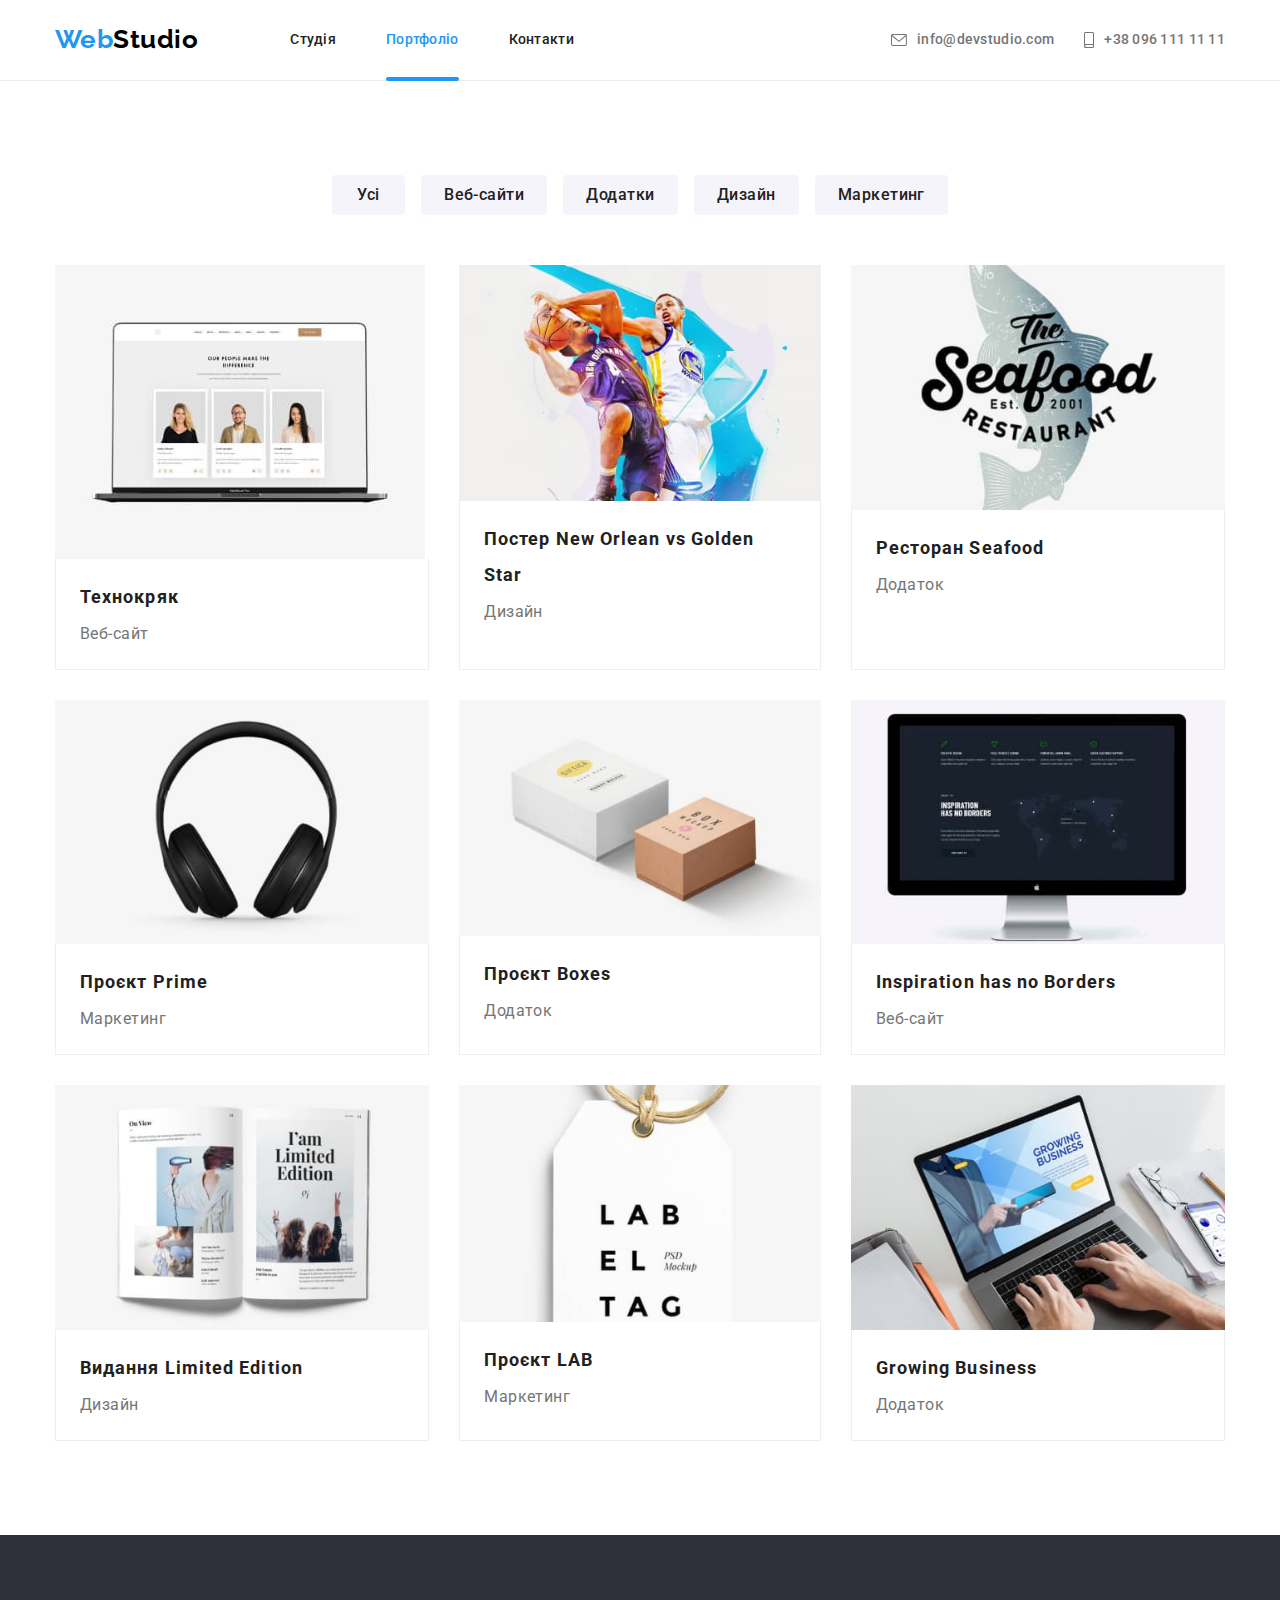
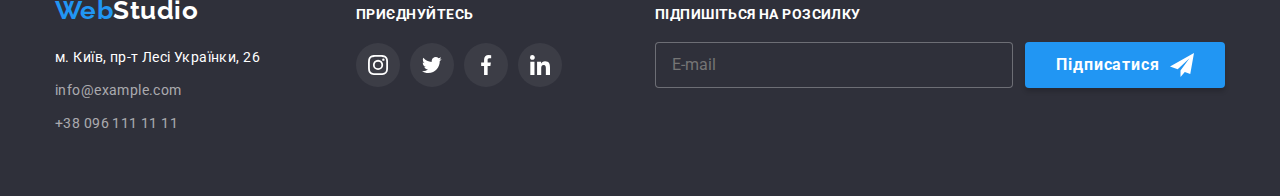
==== commit 8460312f: "Summary (required)" ====
--- a/portfolio.html
+++ b/portfolio.html
@@ -170,13 +170,42 @@
             <li class="portfolio__item">
               <a class="portfolio__link link" href=""
                 ><div class="thumb">
-                  <img
-                    srcset="./images/img7.jpg 1x,
-                            ./images/img7 2x.jpg 2x;"
-                    src="./images/img7.jpg"
-                    alt="Веб-сайт"
-                    width="450"
-                  />
+                  <picture>
+                    <source
+                      srcset="
+                        ./images1/web-site-tel.jpg   1x,
+                        ./images1/web-site-tel2x.jpg 2x
+                      "
+                      type="image/jpeg"
+                      media="(max-width: 767px)"
+                    />
+
+                    <source
+                      srcset="
+                        ./images1/web-site-tab.jpg   1x,
+                        ./images1/web-site-tab2x.jpg 2x
+                      "
+                      type="image/jpeg"
+                      media="(min-width: 768px) and (max-width: 1199px)"
+                    />
+
+                    <source
+                      srcset="
+                        ./images/web-site-desk.jpg   1x,
+                        ./images/web-site-desk2x.jpg 2x
+                      "
+                      type="image/jpg"
+                      media="(min-width: 1200px)"
+                    />
+                    <img
+                      srcset="
+                        ./images/web-site-tab.jpg 1x,
+                        ./images/web-site-tel.jpg 2x
+                      "
+                      src="./images/web-site-desk.jpg"
+                      alt="Веб-сайт"
+                    />
+                  </picture>
                   <p class="thumb__text">
                     Ресурс пропонує комплексні пропозиції з різним рівнем
                     функціоналу та сервісів. Все це дозволить відвідувачу
--- a/css/main.min.css
+++ b/css/main.min.css
@@ -1 +1 @@
-:root{--primary-text-color: #212121;--secondary-text-color: #757575;--white-text-color: #ffffff;--accent-color: #2196f3;--black-logo-color: #000000;--white-background-color: #ffffff;--hero-background-color: #2f303a;--team-background-color: #f5f4fa;--footer-text-color: rgba(255, 255, 255, 0.6)}body{font-family:Roboto,sans-serif;letter-spacing:.03em;background-color:var(--white-background-color);color:var(--primary-text-color)}h1,h2,h3,p{margin:0;padding:0}ul,li{margin:0;padding:0}.list{list-style:none}.link{text-decoration:none}.visually-hidden{position:absolute;white-space:nowrap;width:1px;height:1px;overflow:hidden;border:0;padding:0;clip:rect(0 0 0 0);-webkit-clip-path:inset(50%);clip-path:inset(50%);margin:-1px}img{display:block;max-width:100%;height:auto}.container{width:100%;margin-left:auto;margin-right:auto;padding-left:15px;padding-right:15px}@media screen and (min-width: 480px){.container{width:480px}}@media screen and (min-width: 768px){.container{width:768px}}@media screen and (min-width: 1200px){.container{width:1200px}}.section{padding-top:94px;padding-bottom:94px}.hero__btn{font-family:inherit;font-weight:700;font-size:16px;line-height:1.87;letter-spacing:.06em;background-color:var(--accent-color);color:var(--white-text-color);cursor:pointer;box-shadow:0px 4px 4px rgba(0,0,0,.15);border-radius:4px;border:none;padding:10px 32px;transition:color 250ms cubic-bezier(0.4, 0, 0.2, 1),bacground-color 250ms cubic-bezier(0.4, 0, 0.2, 1),box-shadow 250ms cubic-bezier(0.4, 0, 0.2, 1)}.hero__btn:hover,.hero__btn:focus{background-color:var(--white-text-color);color:var(--accent-color)}.footer-form__btn{width:200px;display:inline-flex;align-items:center;justify-content:center;border:none;margin:0;padding:8px 28px;border-radius:4px;background-color:var(--accent-color);box-shadow:0px 4px 4px rgba(0,0,0,.15);color:var(--white-text-color);font-weight:700;font-size:16px;line-height:1.87;letter-spacing:.06em;cursor:pointer}@media screen and (min-width: 1200px){.footer-form__btn{margin-left:12px}}.icon-send{margin-left:10px}.modal-form__btn{margin:0 auto;padding:10px 56px;border:none;border-radius:4px;font-weight:700;font-size:16px;line-height:1.87;letter-spacing:.06em;cursor:pointer;background-color:var(--accent-color);box-shadow:0px 4px 4px rgba(0,0,0,.15);color:var(--white-text-color);transition:background-color 250ms cubic-bezier(0.4, 0, 0.2, 1)}.modal-form__btn:hover,.modal-form__btn:focus{background-color:#188ce8}.close-btn{position:absolute;right:8px;top:8px;background-color:rgba(0,0,0,0);border-radius:50%;width:30px;height:30px;border:1px solid rgba(0,0,0,.1);cursor:pointer}.close-btn:hover .modal-icon{fill:var(--accent-color);transition:fill 250ms cubic-bezier(0.4, 0, 0.2, 1)}.btn{display:flex;flex-wrap:wrap;justify-content:flex-start;margin-bottom:40px;grid-gap:8px;grid-row-gap:15px}@media(min-width: 768px){.btn{justify-content:center;margin-bottom:30px}}@media(min-width: 1200px){.btn{margin-bottom:50px}}.btn__item:not(:last-child){margin-right:8px}.btn__category{font-family:inherit;font-weight:500;font-size:16px;line-height:1.63;text-align:center;letter-spacing:.03em;background-color:var(--team-background-color);color:var(--primary-text-color);cursor:pointer;display:inline-block;min-width:73px;border-radius:4px;border:1px solid rgba(0,0,0,0);padding:6px 22px;transition:background-color 250ms cubic-bezier(0.4, 0, 0.2, 1),color 250ms cubic-bezier(0.4, 0, 0.2, 1),box-shadow 250ms cubic-bezier(0.4, 0, 0.2, 1)}.btn__category:hover,.btn__category:focus{background-color:var(--accent-color);color:var(--white-text-color);box-shadow:0px 3px 1px rgba(0,0,0,.1),0px 1px 2px rgba(0,0,0,.08),0px 2px 2px rgba(0,0,0,.12)}.checkbox__icon-check,.checkbox__label,.footer-social__link,.client__link,.worker__social-link,.work__text,.features__fon,.header__nav,.modal-form__btn,.close-btn{display:flex;justify-content:center;align-items:center}.header{background-color:var(--white-background-color);border-bottom:1px solid #ececec}@media screen and (min-width: 1200px){.header{display:flex;align-items:center;justify-content:space-between}}@media screen and (max-width: 767px){.header__section{padding-top:10px;padding-bottom:10px}}@media screen and (min-width: 768px){.header__section{display:flex;align-items:center;justify-content:space-between}}@media screen and (max-width: 767px){.header__nav{display:flex;align-items:center;justify-content:space-between}}@media screen and (max-width: 767px){.nav{display:none}}@media screen and (min-width: 768px){.nav{display:flex;gap:50px;margin-left:87px}}@media screen and (min-width: 1200px){.nav{margin-left:92px}}@media screen and (max-width: 767px){.contact{display:none}}@media screen and (min-width: 768px)and (max-width: 1199px){.contact{flex-direction:column;gap:10px}}@media screen and (min-width: 1200px){.contact{gap:30px}}@media screen and (max-width: 767px){.menu-toggle{display:inline-flex;margin:0;padding:0;border:none;background-color:rgba(0,0,0,0);cursor:pointer;outline:none}}@media screen and (min-width: 768px){.menu-toggle{display:none}}@media screen and (max-width: 767px){.menu-container{position:fixed;top:0;left:0;width:100vw;height:100vh;padding:48px 0 0 40px;background-color:var(--white-background-color);z-index:999;transform:translateX(100%);transition:transform 250ms ease-in-out}}@media screen and (min-width: 768px){.menu-container{display:none}}.menu-container.is-open{transform:translateX(0)}.menu-container .menu-toggle{position:absolute;top:10px;right:15px}.menu-container .menu-toggle:hover{fill:#2196f3}.mobile-nav{display:flex;flex-direction:column;gap:32px;margin-bottom:180px}.mobile-nav__link{font-weight:500;font-size:40px;line-height:1.17;letter-spacing:.02em;color:var(--primary-text-color)}.mobile-nav__link.active{color:var(--accent-color)}.mobile-contacts{display:flex;flex-direction:column;gap:30px;margin-bottom:64px}.mobile-contacts__phone{font-weight:500;font-size:34px;line-height:1.17;letter-spacing:.02em;color:var(--accent-color)}.mobile-contacts__email{font-weight:500;font-size:24px;line-height:1.16;letter-spacing:.02em;color:var(--secondary-text-color)}.mobile-social{display:flex;flex-wrap:wrap}@media screen and (max-width: 767px){.mobile-social li:not(:last-child){padding-right:10px;border-right:1px solid rgba(33,33,33,.2)}.mobile-social li:not(:first-child){padding-left:10px}}.mobile-social__link{font-weight:500;font-size:18px;line-height:1.22;letter-spacing:.02em;color:var(--accent-color)}.header__logo{font-family:"Raleway";font-style:normal;font-weight:700;font-size:24px;line-height:1.16;color:var(--accent-color)}@media screen and (min-width: 1200px){.header__logo{font-size:26px;line-height:1.19;padding-top:24px;padding-bottom:25px}}.logo--black{color:var(--black-logo-color)}.logo--white{color:var(--white-text-color)}.nav__link{font-family:inherit;font-weight:500;font-size:14px;line-height:1.14;letter-spacing:.02em;color:var(--primary-text-color);padding-top:32px;padding-bottom:32px;display:block;position:relative;transition:color 250ms cubic-bezier(0.4, 0, 0.2, 1)}.nav__link:hover,.nav__link:focus{color:var(--accent-color)}@media screen and (min-width: 1200px){.contact{display:flex;margin-left:auto}}.contact__link{font-family:inherit;font-weight:500;font-size:12px;line-height:1.16;letter-spacing:.02em;color:var(--secondary-text-color);display:inline-flex;color:var(--secondary-text-color);align-items:center;transition:color 250ms cubic-bezier(0.4, 0, 0.2, 1)}.contact__link:hover,.contact__link:focus{color:var(--accent-color)}@media screen and (min-width: 1200px){.contact__link{font-size:14px;line-height:1.14;padding-top:32px;padding-bottom:32px}}.contact__item:not(:last-child){margin-bottom:10px}.active{color:var(--accent-color)}.contact__icon{margin-right:8px;fill:currentColor}@media screen and (min-width: 1200px){.contact__icon{margin-right:10px}}.active::after{content:"";position:absolute;display:block;bottom:-1px;width:100%;height:4px;border-radius:2px;background-color:var(--accent-color)}.hero{background-color:var(--hero-background-color);text-align:center;padding-top:118px;padding-bottom:118px;margin-left:auto;margin-right:auto;background-image:linear-gradient(to right, rgba(47, 48, 58, 0.4), rgba(47, 48, 58, 0.4)),url("../images/Hero-mobile.jpg");background-repeat:no-repeat;background-position:center;background-size:cover}@media screen and (min-width: 1200px){.hero{padding-top:200px;padding-bottom:200px;max-width:1600px}}@media screen and (min-device-pixel-ratio: 2),screen and (-webkit-min-device-pixel-ratio: 2),screen and (min-resolution: 192dpi),screen and (min-resolution: 2dppx){.hero{background-image:linear-gradient(to right, rgba(47, 48, 58, 0.4), rgba(47, 48, 58, 0.4)),url("../images/Hero-mobile_2x.jpg");background-repeat:no-repeat;background-position:center;background-size:cover}}@media(min-width: 469px){.hero{background-image:linear-gradient(to right, rgba(47, 48, 58, 0.4), rgba(47, 48, 58, 0.4)),url("../images/Hero-tab.jpg");background-repeat:no-repeat;background-position:center;background-size:cover}}@media screen and (min-width: 469px)and (min-device-pixel-ratio: 2),screen and (min-width: 469px)and (-webkit-min-device-pixel-ratio: 2),screen and (min-width: 469px)and (min-resolution: 192dpi),screen and (min-width: 469px)and (min-resolution: 2dppx){.hero{background-image:linear-gradient(to right, rgba(47, 48, 58, 0.4), rgba(47, 48, 58, 0.4)),url("../images/Hero-tab_2x.jpg");background-repeat:no-repeat;background-position:center;background-size:cover}}@media(min-width: 769px){.hero{background-image:linear-gradient(to right, rgba(47, 48, 58, 0.4), rgba(47, 48, 58, 0.4)),url("../images/Hero-desk.jpg");background-repeat:no-repeat;background-position:center;background-size:cover}}@media screen and (min-width: 769px)and (min-device-pixel-ratio: 2),screen and (min-width: 769px)and (-webkit-min-device-pixel-ratio: 2),screen and (min-width: 769px)and (min-resolution: 192dpi),screen and (min-width: 769px)and (min-resolution: 2dppx){.hero{background-image:linear-gradient(to right, rgba(47, 48, 58, 0.4), rgba(47, 48, 58, 0.4)),url("../images/Hero-desk_2x.jpg");background-repeat:no-repeat;background-position:center;background-size:cover}}.hero__title{font-weight:900;font-size:26px;line-height:1,61;text-align:center;letter-spacing:.06em;text-transform:uppercase;color:var(--white-text-color);width:360px;margin-top:0;margin-bottom:30px;margin-left:auto;margin-right:auto}@media screen and (min-width: 1200px){.hero__title{font-size:44px;line-height:1,36;width:696px;margin-top:0;margin-bottom:30px;margin-left:auto;margin-right:auto}}.features{padding-top:60px;padding-bottom:60px}@media screen and (min-width: 1200px){.features{padding-top:94px;padding-bottom:94px}}.features__list{display:flex;flex-wrap:wrap;justify-content:center;grid-gap:30px}@media screen and (min-width: 480px){.features__item{width:450px}}@media screen and (min-width: 768px){.features__item{width:354px}}@media screen and (min-width: 1200px){.features__item{width:270px}}.features__fon{height:120px;margin-bottom:30px;background-color:var(--team-background-color);border-radius:4px}@media screen and (min-width: 480px){.features__fon{width:450px}}@media screen and (min-width: 768px){.features__fon{width:354px}}@media screen and (min-width: 1200px){.features__fon{width:270px}}.features__title{margin-bottom:10px;font-weight:700;font-size:14px;line-height:1.14;letter-spacing:.03em;text-transform:uppercase;color:var(--primary-text-color);margin-bottom:10px}@media screen and (max-width: 767px){.features__title{text-align:center}}@media screen and (min-width: 768px){.features__title{text-align:left}}@media screen and (min-width: 1200px){.features__title{text-align:left}}.features__text{font-weight:400;font-size:14px;line-height:1.71;letter-spacing:.03em;color:var(--secondary-text-color)}.work{padding-bottom:94px}@media screen and (max-width: 1199px){.work{display:none}}.work__list{display:flex}.work__item:not(:last-child){margin-right:30px}.section__title{font-weight:700;font-size:36px;line-height:1.16;text-align:center;letter-spacing:.03em;color:var(--primary-text-color);margin-bottom:50px}@media screen and (max-width: 1199px){.section__title{margin-bottom:30px}}.work__item{position:relative}.work__text{width:100%;position:absolute;bottom:0;left:0;height:70px;font-weight:700;font-size:14px;line-height:1.14;text-align:center;text-transform:uppercase;color:var(--white-text-color);background-color:rgba(47,48,58,.8)}.team{padding-top:60px;padding-bottom:60px;background-color:var(--team-background-color)}@media screen and (min-width: 1200px){.team{padding-top:94px;padding-bottom:94px}}.team__list{display:flex;flex-wrap:wrap;justify-content:center;align-items:center;grid-gap:30px}.team__item{background:#fff;box-shadow:0px 1px 3px rgba(0,0,0,.12),0px 1px 1px rgba(0,0,0,.14),0px 2px 1px rgba(0,0,0,.2);border-radius:0px 0px 4px 4px}@media screen and (max-width: 479px){.team__item{width:450px}}@media screen and (min-width: 480px){.team__item{width:450px}}@media screen and (min-width: 768px){.team__item{width:354px}}@media screen and (min-width: 1200px){.team__item{width:270px}}.worker{padding-top:30px;padding-bottom:24px}@media screen and (min-width: 1200px){.worker{padding:30px 0px}}.worker__title{font-weight:500;font-size:16px;line-height:1.18;text-align:center;letter-spacing:.03em;color:var(--primary-text-color);margin-bottom:10px}.worker__prof{font-weight:400;font-size:16px;line-height:1.18;text-align:center;letter-spacing:.03em;color:var(--secondary-text-color);margin-bottom:16px}.worker__social-list{display:flex;justify-content:center;align-items:center;padding:0px 32px;list-style:none}@media screen and (min-width: 1200px){.worker__social-list{justify-content:space-between}}.worker__social-item{width:44px;height:44px}@media screen and (max-width: 1199px){.worker__social-item{margin:0 5px}}.worker__social-link{width:44px;height:44px;border-radius:50%;color:#afb1b8;transition:background-color 250ms cubic-bezier(0.4, 0, 0.2, 1),color 250ms cubic-bezier(0.4, 0, 0.2, 1)}.worker__social-link:hover{color:#fff;background-color:var(--accent-color)}.worker__social-icon{fill:currentColor}.client{padding-top:60px;padding-bottom:60px}@media screen and (min-width: 1200px){.client{padding-top:94px;padding-bottom:94px}}.client__list{display:flex;justify-content:center;align-items:center;flex-wrap:wrap;grid-gap:30px}@media screen and (min-width: 1200px){.client__list{flex-wrap:nowrap}}.client__item{border-radius:4px;height:90px}@media screen and (min-width: 480px){.client__item{width:210px}}@media screen and (min-width: 768px){.client__item{width:226px}}@media screen and (min-width: 1200px){.client__item{width:170px}}.client__link{height:92px;border-radius:4px;border:1px solid #afb1b8;color:#afb1b8;fill:currentColor;transition:color 250ms cubic-bezier(0.4, 0, 0.2, 1),border-color 250ms cubic-bezier(0.4, 0, 0.2, 1)}.client__link:hover,.client__link:focus{color:var(--accent-color);border-color:var(--accent-color)}.footer{background-color:var(--hero-background-color);padding-top:60px;padding-bottom:60px;text-align:center}@media screen and (min-width: 1200px){.footer{text-align:left}}.footer__logo{font-family:"Raleway";font-style:normal;font-weight:700;font-size:26px;line-height:1.19;color:var(--accent-color);display:inline-block;margin-bottom:20px}.footer__position{display:block;margin:0;padding:0;list-style:none}@media screen and (min-width: 1200px){.footer__position{display:flex}}@media(min-width: 768px){.footer__position{display:flex;align-items:baseline;justify-content:space-around;flex-wrap:wrap;row-gap:60px}}@media screen and (min-width: 1200px){.footer__position-contact{width:231px}}.footer-contact__item:not(:last-child){margin-bottom:8px}@media screen and (min-width: 1200px){.footer-contact__item:not(:last-child){margin-bottom:9px}}.footer-contact__address{font-family:"Roboto";font-style:normal;font-weight:400;font-size:14px;line-height:1.71;letter-spacing:.03em;color:var(--white-text-color);transition:color 250ms cubic-bezier(0.4, 0, 0.2, 1)}.footer-contact__address:hover,.footer-contact__address:focus{color:var(--accent-color)}.footer-contact__link{font-family:"Roboto";font-style:normal;font-weight:400;font-size:14px;line-height:1.71;letter-spacing:.03em;color:var(--footer-text-color);transition:color 250ms cubic-bezier(0.4, 0, 0.2, 1)}.footer-contact__link:hover,.footer-contact__link:focus{color:var(--accent-color)}@media screen and (max-width: 767px){.footer-social__networks{margin:60px}}@media screen and (min-width: 1200px){.footer-social__networks{margin-left:70px;width:206px}}.footer-social__title{padding:0px 0px 0px 0px;margin-top:10px;margin-bottom:20px;font-weight:700;font-size:14px;line-height:1.14;text-transform:uppercase;color:var(--white-text-color)}@media screen and (max-width: 1199px){.footer-social__item{padding:0 5px}}.footer-social__list{list-style:none;justify-content:center;align-items:center;display:flex;padding:0;margin-top:0}@media screen and (min-width: 1200px){.footer-social__list{justify-content:space-between}}.footer-social__link{width:44px;height:44px;border-radius:50%;color:var(--white-text-color);background-color:rgba(255,255,255,.062745098);transition:background-color 250ms cubic-bezier(0.4, 0, 0.2, 1)}.footer-social__link:hover{background-color:var(--accent-color)}.footer-social__icon{fill:currentColor}@media screen and (min-width: 1200px){.footer-form__container{margin-left:93px;padding-top:10px}}@media screen and (min-width: 768px){.footer-form{display:flex;flex-direction:column;align-items:center}}@media screen and (min-width: 1200px){.footer-form{display:block}}.footer-form__text{padding:0px 0px 0px 0px;margin-bottom:20px;font-weight:700;font-size:14px;line-height:16px;letter-spacing:.03em;text-transform:uppercase;color:var(--white-text-color)}.footer-form__input{margin-bottom:20px;width:100%;padding:13px 16px;border-radius:4px;border:1px solid rgba(255,255,255,.3);background-color:var(--hero-background-color);color:var(--white-text-color)}@media screen and (min-width: 768px){.footer-form__input{width:450px}}@media screen and (min-width: 1200px){.footer-form__input{width:358px}}.footer__input::-moz-placeholder{font-size:16px;line-height:1.25;color:rgba(255,255,255,.6)}.footer__input:-ms-input-placeholder{font-size:16px;line-height:1.25;color:rgba(255,255,255,.6)}.footer__input::placeholder{font-size:16px;line-height:1.25;color:rgba(255,255,255,.6)}.gallery{padding-top:60px;padding-bottom:60px}@media screen and (min-width: 1200px){.gallery{padding-top:94px;padding-bottom:94px}}.portfolio{display:grid;grid-template-columns:auto;gap:30px 30px;align-items:stretch}@media screen and (min-width: 480px){.portfolio{grid-template-columns:auto}}@media screen and (min-width: 768px){.portfolio{grid-template-columns:auto auto}}@media screen and (min-width: 1200px){.portfolio{grid-template-columns:auto auto auto}}.portfolio__link{display:block;transition:box-shadow 250ms cubic-bezier(0.4, 0, 0.2, 1)}.portfolio__link:hover,.portfolio__link:focus{box-shadow:0px 1px 1px rgba(0,0,0,.12),0px 4px 4px rgba(0,0,0,.06),1px 4px 6px rgba(0,0,0,.16)}.portfolio__link:hover .thumb__text{transform:translateY(0)}.thumb{position:relative;overflow:hidden}.thumb__text{position:absolute;top:0;left:0;width:100%;height:100%;padding:63px 24px;background:rgba(33,150,243,.9);color:var(--white-text-color);font-size:18px;line-height:1.56;letter-spacing:.03em;transform:translateY(101%);transition:transform 250ms cubic-bezier(0.4, 0, 0.2, 1)}.gallery-text{border:1px solid #eee;border-top:rgba(0,0,0,0);padding:20px 24px}.gallery-text__title{font-weight:700;font-size:18px;line-height:2;letter-spacing:.06em;color:var(--primary-text-color);margin-bottom:4px}.gallery-text__description{font-weight:400;font-size:16px;line-height:1.87;letter-spacing:.03em;color:var(--secondary-text-color)}.backdrop{position:fixed;top:0;left:0;width:100%;height:100%;background:rgba(0,0,0,.2);transition:opacity 250ms cubic-bezier(0.4, 0, 0.2, 1),visibility 250ms cubic-bezier(0.4, 0, 0.2, 1)}.backdrop.is-hidden{opacity:0;visibility:hidden;pointer-events:none;transition:opacity 250ms cubic-bezier(0.4, 0, 0.2, 1),visibility 250ms cubic-bezier(0.4, 0, 0.2, 1)}.backdrop.is-hidden .modal{transform:translate(-50%, -50%) scale(2);transition:transform 250ms cubic-bezier(0.4, 0, 0.2, 1)}.modal{position:absolute;top:50%;left:50%;padding:40px;width:450px;height:609px;background:var(--white-background-color);box-shadow:0px 1px 3px rgba(0,0,0,.12),0px 1px 1px rgba(0,0,0,.14),0px 2px 1px rgba(0,0,0,.2);border-radius:4px;transform:translate(-50%, -50%) scale(1);transition:transform 250ms cubic-bezier(0.4, 0, 0.2, 1)}@media screen and (max-width: 479px){.modal{width:320px;height:609px;padding:40px 20px}}@media screen and (min-width: 1200px){.modal{width:528px;height:581px}}.modal-form__title{margin-bottom:12px;font-weight:700;font-size:20px;line-height:1,15;text-align:center;letter-spacing:.03em;color:var(--primary-text-color)}.modal-form__field{position:relative;display:flex;flex-direction:column;margin-bottom:10px}.modal-form__field:nth-child(5){margin-bottom:20px}.modal-form__label{margin-bottom:4px;font-weight:400;font-size:14px;line-height:1,17;letter-spacing:.01em;color:var(--secondary-text-color)}.modal-form__input{width:100%;margin:0;padding:10px 42px;border:1px solid rgba(33,33,33,.2);border-radius:4px;transition:border-color 250ms cubic-bezier(0.4, 0, 0.2, 1)}.modal-form__input:hover,.modal-form__input:focus{outline:none;border-color:var(--accent-color)}.modal-form__input-icon{position:absolute;top:50%;left:15px;transform:translateY(25%);display:inline-block;width:12px;height:12px;transition:fill 250ms cubic-bezier(0.4, 0, 0.2, 1)}.modal-form__input:hover+.modal-form__input-icon,.modal-form__input:focus+.modal-form__input-icon{fill:var(--accent-color)}.comment{resize:none;height:120px;padding:12px 16px;border:1px solid rgba(33,33,33,.2);border-radius:4px;transition:border-color 250ms cubic-bezier(0.4, 0, 0.2, 1)}.comment:hover,.comment:focus{outline:none;border-color:var(--accent-color)}.comment::-moz-placeholder{font-weight:400;font-size:12px;line-height:1,17;letter-spacing:.01em;color:rgba(117,117,117,.5)}.comment:-ms-input-placeholder{font-weight:400;font-size:12px;line-height:1,17;letter-spacing:.01em;color:rgba(117,117,117,.5)}.comment::placeholder{font-weight:400;font-size:12px;line-height:1,17;letter-spacing:.01em;color:rgba(117,117,117,.5)}.modal-form__checkbox{display:flex;align-items:center;justify-content:center;margin-bottom:30px}.checkbox__input{-webkit-appearance:none;-moz-appearance:none;appearance:none}.checkbox__label{font-size:12px;line-height:1,19;color:var(--secondary-text-color)}@media screen and (max-width: 479px){.checkbox__label{font-size:9px;line-height:1,19}}@media screen and (min-width: 1200px){.checkbox__label{font-size:14px;line-height:1,71}}.checkbox__input:checked+.checkbox__icon-check{background-color:#2196f3;border:none;transition:background-color 250ms cubic-bezier(0.4, 0, 0.2, 1)}.checkbox__icon-check{width:16px;height:15px;border:1px solid var(--primary-text-color);border-radius:2px;margin-right:7px;fill:var(--white-background-color)}.checkbox__link{margin-left:4px;font-style:normal;font-weight:400;letter-spacing:.03em;-webkit-text-decoration-line:underline;text-decoration-line:underline;font-size:12px;line-height:1,19;color:#2196f3}@media screen and (max-width: 479px){.checkbox__link{font-size:9px;line-height:1,19}}@media screen and (min-width: 1200px){.checkbox__link{font-size:14px;line-height:1.71}}/*# sourceMappingURL=main.min.css.map */+:root{--primary-text-color: #212121;--secondary-text-color: #757575;--white-text-color: #ffffff;--accent-color: #2196f3;--black-logo-color: #000000;--white-background-color: #ffffff;--hero-background-color: #2f303a;--team-background-color: #f5f4fa;--footer-text-color: rgba(255, 255, 255, 0.6)}body{font-family:Roboto,sans-serif;letter-spacing:.03em;background-color:var(--white-background-color);color:var(--primary-text-color)}h1,h2,h3,p{margin:0;padding:0}ul,li{margin:0;padding:0}.list{list-style:none}.link{text-decoration:none}.visually-hidden{position:absolute;white-space:nowrap;width:1px;height:1px;overflow:hidden;border:0;padding:0;clip:rect(0 0 0 0);-webkit-clip-path:inset(50%);clip-path:inset(50%);margin:-1px}img{display:block;max-width:100%;height:auto}.container{width:100%;margin-left:auto;margin-right:auto;padding-left:15px;padding-right:15px}@media screen and (min-width: 480px){.container{width:480px}}@media screen and (min-width: 768px){.container{width:768px}}@media screen and (min-width: 1200px){.container{width:1200px}}.section{padding-top:94px;padding-bottom:94px}.hero__btn{font-family:inherit;font-weight:700;font-size:16px;line-height:1.87;letter-spacing:.06em;background-color:var(--accent-color);color:var(--white-text-color);cursor:pointer;box-shadow:0px 4px 4px rgba(0,0,0,.15);border-radius:4px;border:none;padding:10px 32px;transition:color 250ms cubic-bezier(0.4, 0, 0.2, 1),bacground-color 250ms cubic-bezier(0.4, 0, 0.2, 1),box-shadow 250ms cubic-bezier(0.4, 0, 0.2, 1)}.hero__btn:hover,.hero__btn:focus{background-color:var(--white-text-color);color:var(--accent-color)}.footer-form__btn{width:200px;display:inline-flex;align-items:center;justify-content:center;border:none;margin:0;padding:8px 28px;border-radius:4px;background-color:var(--accent-color);box-shadow:0px 4px 4px rgba(0,0,0,.15);color:var(--white-text-color);font-weight:700;font-size:16px;line-height:1.87;letter-spacing:.06em;cursor:pointer}@media screen and (min-width: 1200px){.footer-form__btn{margin-left:12px}}.icon-send{margin-left:10px}.modal-form__btn{margin:0 auto;padding:10px 56px;border:none;border-radius:4px;font-weight:700;font-size:16px;line-height:1.87;letter-spacing:.06em;cursor:pointer;background-color:var(--accent-color);box-shadow:0px 4px 4px rgba(0,0,0,.15);color:var(--white-text-color);transition:background-color 250ms cubic-bezier(0.4, 0, 0.2, 1)}.modal-form__btn:hover,.modal-form__btn:focus{background-color:#188ce8}.close-btn{position:absolute;right:8px;top:8px;background-color:rgba(0,0,0,0);border-radius:50%;width:30px;height:30px;border:1px solid rgba(0,0,0,.1);cursor:pointer}.close-btn:hover .modal-icon{fill:var(--accent-color);transition:fill 250ms cubic-bezier(0.4, 0, 0.2, 1)}.btn{display:flex;flex-wrap:wrap;justify-content:flex-start;margin-bottom:40px;grid-gap:8px;grid-row-gap:15px}@media(min-width: 768px){.btn{justify-content:center;margin-bottom:30px}}@media(min-width: 1200px){.btn{margin-bottom:50px}}.btn__item:not(:last-child){margin-right:8px}.btn__category{font-family:inherit;font-weight:500;font-size:16px;line-height:1.63;text-align:center;letter-spacing:.03em;background-color:var(--team-background-color);color:var(--primary-text-color);cursor:pointer;display:inline-block;min-width:73px;border-radius:4px;border:1px solid rgba(0,0,0,0);padding:6px 22px;transition:background-color 250ms cubic-bezier(0.4, 0, 0.2, 1),color 250ms cubic-bezier(0.4, 0, 0.2, 1),box-shadow 250ms cubic-bezier(0.4, 0, 0.2, 1)}.btn__category:hover,.btn__category:focus{background-color:var(--accent-color);color:var(--white-text-color);box-shadow:0px 3px 1px rgba(0,0,0,.1),0px 1px 2px rgba(0,0,0,.08),0px 2px 2px rgba(0,0,0,.12)}.checkbox__icon-check,.checkbox__label,.footer-social__link,.client__link,.worker__social-link,.work__text,.features__fon,.header__nav,.modal-form__btn,.close-btn{display:flex;justify-content:center;align-items:center}.header{background-color:var(--white-background-color);border-bottom:1px solid #ececec}@media screen and (min-width: 1200px){.header{display:flex;align-items:center;justify-content:space-between}}@media screen and (max-width: 767px){.header__section{padding-top:10px;padding-bottom:10px}}@media screen and (min-width: 768px){.header__section{display:flex;align-items:center;justify-content:space-between}}@media screen and (max-width: 767px){.header__nav{display:flex;align-items:center;justify-content:space-between}}@media screen and (max-width: 767px){.nav{display:none}}@media screen and (min-width: 768px){.nav{display:flex;gap:50px;margin-left:87px}}@media screen and (min-width: 1200px){.nav{margin-left:92px}}@media screen and (max-width: 767px){.contact{display:none}}@media screen and (min-width: 768px)and (max-width: 1199px){.contact{flex-direction:column;gap:10px}}@media screen and (min-width: 1200px){.contact{gap:30px}}@media screen and (max-width: 767px){.menu-toggle{display:inline-flex;margin:0;padding:0;border:none;background-color:rgba(0,0,0,0);cursor:pointer;outline:none}}@media screen and (min-width: 768px){.menu-toggle{display:none}}@media screen and (max-width: 767px){.menu-container{position:fixed;top:0;left:0;width:100vw;height:100vh;padding:48px 0 0 40px;background-color:var(--white-background-color);z-index:999;transform:translateX(100%);transition:transform 250ms ease-in-out}}@media screen and (min-width: 768px){.menu-container{display:none}}.menu-container.is-open{transform:translateX(0)}.menu-container .menu-toggle{position:absolute;top:10px;right:15px}.menu-container .menu-toggle:hover{fill:#2196f3}.mobile-nav{display:flex;flex-direction:column;gap:32px;margin-bottom:180px}.mobile-nav__link{font-weight:500;font-size:40px;line-height:1.17;letter-spacing:.02em;color:var(--primary-text-color)}.mobile-nav__link.active{color:var(--accent-color)}.mobile-contacts{display:flex;flex-direction:column;gap:30px;margin-bottom:64px}.mobile-contacts__phone{font-weight:500;font-size:34px;line-height:1.17;letter-spacing:.02em;color:var(--accent-color)}.mobile-contacts__email{font-weight:500;font-size:24px;line-height:1.16;letter-spacing:.02em;color:var(--secondary-text-color)}.mobile-social{display:flex;flex-wrap:wrap}@media screen and (max-width: 767px){.mobile-social li:not(:last-child){padding-right:10px;border-right:1px solid rgba(33,33,33,.2)}.mobile-social li:not(:first-child){padding-left:10px}}.mobile-social__link{font-weight:500;font-size:18px;line-height:1.22;letter-spacing:.02em;color:var(--accent-color)}.header__logo{font-family:"Raleway";font-style:normal;font-weight:700;font-size:24px;line-height:1.16;color:var(--accent-color)}@media screen and (min-width: 1200px){.header__logo{font-size:26px;line-height:1.19;padding-top:24px;padding-bottom:25px}}.logo--black{color:var(--black-logo-color)}.logo--white{color:var(--white-text-color)}.nav__link{font-family:inherit;font-weight:500;font-size:14px;line-height:1.14;letter-spacing:.02em;color:var(--primary-text-color);padding-top:32px;padding-bottom:32px;display:block;position:relative;transition:color 250ms cubic-bezier(0.4, 0, 0.2, 1)}.nav__link:hover,.nav__link:focus{color:var(--accent-color)}@media screen and (min-width: 1200px){.contact{display:flex;margin-left:auto}}.contact__link{font-family:inherit;font-weight:500;font-size:12px;line-height:1.16;letter-spacing:.02em;color:var(--secondary-text-color);display:inline-flex;color:var(--secondary-text-color);align-items:center;transition:color 250ms cubic-bezier(0.4, 0, 0.2, 1)}.contact__link:hover,.contact__link:focus{color:var(--accent-color)}@media screen and (min-width: 1200px){.contact__link{font-size:14px;line-height:1.14;padding-top:32px;padding-bottom:32px}}@media screen and (min-width: 768px)and (max-width: 1199px){.contact__item:not(:last-child){margin-bottom:10px}}.active{color:var(--accent-color)}.contact__icon{margin-right:8px;fill:currentColor}@media screen and (min-width: 1200px){.contact__icon{margin-right:10px}}.active::after{content:"";position:absolute;display:block;bottom:-1px;width:100%;height:4px;border-radius:2px;background-color:var(--accent-color)}@media screen and (max-width: 767px){.active::after{display:none}}.hero{background-color:var(--hero-background-color);text-align:center;padding-top:118px;padding-bottom:118px;margin-left:auto;margin-right:auto;background-image:linear-gradient(to right, rgba(47, 48, 58, 0.4), rgba(47, 48, 58, 0.4)),url("../images/Hero-mobile.jpg");background-repeat:no-repeat;background-position:center;background-size:cover}@media screen and (min-width: 1200px){.hero{padding-top:200px;padding-bottom:200px;max-width:1600px}}@media screen and (min-device-pixel-ratio: 2),screen and (-webkit-min-device-pixel-ratio: 2),screen and (min-resolution: 192dpi),screen and (min-resolution: 2dppx){.hero{background-image:linear-gradient(to right, rgba(47, 48, 58, 0.4), rgba(47, 48, 58, 0.4)),url("../images/Hero-mobile_2x.jpg");background-repeat:no-repeat;background-position:center;background-size:cover}}@media(min-width: 469px){.hero{background-image:linear-gradient(to right, rgba(47, 48, 58, 0.4), rgba(47, 48, 58, 0.4)),url("../images/Hero-tab.jpg");background-repeat:no-repeat;background-position:center;background-size:cover}}@media screen and (min-width: 469px)and (min-device-pixel-ratio: 2),screen and (min-width: 469px)and (-webkit-min-device-pixel-ratio: 2),screen and (min-width: 469px)and (min-resolution: 192dpi),screen and (min-width: 469px)and (min-resolution: 2dppx){.hero{background-image:linear-gradient(to right, rgba(47, 48, 58, 0.4), rgba(47, 48, 58, 0.4)),url("../images/Hero-tab_2x.jpg");background-repeat:no-repeat;background-position:center;background-size:cover}}@media(min-width: 769px){.hero{background-image:linear-gradient(to right, rgba(47, 48, 58, 0.4), rgba(47, 48, 58, 0.4)),url("../images/Hero-desk.jpg");background-repeat:no-repeat;background-position:center;background-size:cover}}@media screen and (min-width: 769px)and (min-device-pixel-ratio: 2),screen and (min-width: 769px)and (-webkit-min-device-pixel-ratio: 2),screen and (min-width: 769px)and (min-resolution: 192dpi),screen and (min-width: 769px)and (min-resolution: 2dppx){.hero{background-image:linear-gradient(to right, rgba(47, 48, 58, 0.4), rgba(47, 48, 58, 0.4)),url("../images/Hero-desk_2x.jpg");background-repeat:no-repeat;background-position:center;background-size:cover}}.hero__title{font-weight:900;font-size:26px;line-height:1,61;text-align:center;letter-spacing:.06em;text-transform:uppercase;color:var(--white-text-color);width:360px;margin-top:0;margin-bottom:30px;margin-left:auto;margin-right:auto}@media screen and (min-width: 1200px){.hero__title{font-size:44px;line-height:1,36;width:696px;margin-top:0;margin-bottom:30px;margin-left:auto;margin-right:auto}}.features{padding-top:60px;padding-bottom:60px}@media screen and (min-width: 1200px){.features{padding-top:94px;padding-bottom:94px}}.features__list{display:flex;flex-wrap:wrap;justify-content:center;grid-gap:30px}@media screen and (min-width: 480px){.features__item{width:450px}}@media screen and (min-width: 768px){.features__item{width:354px}}@media screen and (min-width: 1200px){.features__item{width:270px}}.features__fon{height:120px;margin-bottom:30px;background-color:var(--team-background-color);border-radius:4px}@media screen and (min-width: 480px){.features__fon{width:450px}}@media screen and (min-width: 768px){.features__fon{width:354px}}@media screen and (min-width: 1200px){.features__fon{width:270px}}.features__title{margin-bottom:10px;font-weight:700;font-size:14px;line-height:1.14;letter-spacing:.03em;text-transform:uppercase;color:var(--primary-text-color);margin-bottom:10px}@media screen and (max-width: 767px){.features__title{text-align:center}}@media screen and (min-width: 768px){.features__title{text-align:left}}@media screen and (min-width: 1200px){.features__title{text-align:left}}.features__text{font-weight:400;font-size:14px;line-height:1.71;letter-spacing:.03em;color:var(--secondary-text-color)}.work{padding-bottom:94px}@media screen and (max-width: 1199px){.work{display:none}}.work__list{display:flex}.work__item:not(:last-child){margin-right:30px}.section__title{font-weight:700;font-size:36px;line-height:1.16;text-align:center;letter-spacing:.03em;color:var(--primary-text-color);margin-bottom:50px}@media screen and (max-width: 1199px){.section__title{margin-bottom:30px}}.work__item{position:relative}.work__text{width:100%;position:absolute;bottom:0;left:0;height:70px;font-weight:700;font-size:14px;line-height:1.14;text-align:center;text-transform:uppercase;color:var(--white-text-color);background-color:rgba(47,48,58,.8)}.team{padding-top:60px;padding-bottom:60px;background-color:var(--team-background-color)}@media screen and (min-width: 1200px){.team{padding-top:94px;padding-bottom:94px}}.team__list{display:flex;flex-wrap:wrap;justify-content:center;align-items:center;grid-gap:30px}.team__item{background:#fff;box-shadow:0px 1px 3px rgba(0,0,0,.12),0px 1px 1px rgba(0,0,0,.14),0px 2px 1px rgba(0,0,0,.2);border-radius:0px 0px 4px 4px}@media screen and (max-width: 479px){.team__item{width:450px}}@media screen and (min-width: 480px){.team__item{width:450px}}@media screen and (min-width: 768px){.team__item{width:354px}}@media screen and (min-width: 1200px){.team__item{width:270px}}.worker{padding-top:30px;padding-bottom:24px}@media screen and (min-width: 1200px){.worker{padding:30px 0px}}.worker__title{font-weight:500;font-size:16px;line-height:1.18;text-align:center;letter-spacing:.03em;color:var(--primary-text-color);margin-bottom:10px}.worker__prof{font-weight:400;font-size:16px;line-height:1.18;text-align:center;letter-spacing:.03em;color:var(--secondary-text-color);margin-bottom:16px}.worker__social-list{display:flex;justify-content:center;align-items:center;padding:0px 32px;list-style:none}@media screen and (min-width: 1200px){.worker__social-list{justify-content:space-between}}.worker__social-item{width:44px;height:44px}@media screen and (max-width: 1199px){.worker__social-item{margin:0 5px}}.worker__social-link{width:44px;height:44px;border-radius:50%;color:#afb1b8;transition:background-color 250ms cubic-bezier(0.4, 0, 0.2, 1),color 250ms cubic-bezier(0.4, 0, 0.2, 1)}.worker__social-link:hover{color:#fff;background-color:var(--accent-color)}.worker__social-icon{fill:currentColor}.client{padding-top:60px;padding-bottom:60px}@media screen and (min-width: 1200px){.client{padding-top:94px;padding-bottom:94px}}.client__list{display:flex;justify-content:center;align-items:center;flex-wrap:wrap;grid-gap:30px}@media screen and (min-width: 1200px){.client__list{flex-wrap:nowrap}}.client__item{border-radius:4px;height:90px}@media screen and (min-width: 480px){.client__item{width:210px}}@media screen and (min-width: 768px){.client__item{width:226px}}@media screen and (min-width: 1200px){.client__item{width:170px}}.client__link{height:92px;border-radius:4px;border:1px solid #afb1b8;color:#afb1b8;fill:currentColor;transition:color 250ms cubic-bezier(0.4, 0, 0.2, 1),border-color 250ms cubic-bezier(0.4, 0, 0.2, 1)}.client__link:hover,.client__link:focus{color:var(--accent-color);border-color:var(--accent-color)}.footer{background-color:var(--hero-background-color);padding-top:60px;padding-bottom:60px;text-align:center}@media screen and (min-width: 1200px){.footer{text-align:left}}.footer__logo{font-family:"Raleway";font-style:normal;font-weight:700;font-size:26px;line-height:1.19;color:var(--accent-color);display:inline-block;margin-bottom:20px}.footer__position{display:block;margin:0;padding:0;list-style:none}@media screen and (min-width: 1200px){.footer__position{display:flex}}@media(min-width: 768px){.footer__position{display:flex;align-items:baseline;justify-content:space-around;flex-wrap:wrap;row-gap:60px}}@media screen and (min-width: 1200px){.footer__position-contact{width:231px}}.footer-contact__item:not(:last-child){margin-bottom:8px}@media screen and (min-width: 1200px){.footer-contact__item:not(:last-child){margin-bottom:9px}}.footer-contact__address{font-family:"Roboto";font-style:normal;font-weight:400;font-size:14px;line-height:1.71;letter-spacing:.03em;color:var(--white-text-color);transition:color 250ms cubic-bezier(0.4, 0, 0.2, 1)}.footer-contact__address:hover,.footer-contact__address:focus{color:var(--accent-color)}.footer-contact__link{font-family:"Roboto";font-style:normal;font-weight:400;font-size:14px;line-height:1.71;letter-spacing:.03em;color:var(--footer-text-color);transition:color 250ms cubic-bezier(0.4, 0, 0.2, 1)}.footer-contact__link:hover,.footer-contact__link:focus{color:var(--accent-color)}@media screen and (max-width: 767px){.footer-social__networks{margin:60px}}@media screen and (min-width: 1200px){.footer-social__networks{margin-left:70px;width:206px}}.footer-social__title{padding:0px 0px 0px 0px;margin-top:10px;margin-bottom:20px;font-weight:700;font-size:14px;line-height:1.14;text-transform:uppercase;color:var(--white-text-color)}@media screen and (max-width: 1199px){.footer-social__item{padding:0 5px}}.footer-social__list{list-style:none;justify-content:center;align-items:center;display:flex;padding:0;margin-top:0}@media screen and (min-width: 1200px){.footer-social__list{justify-content:space-between}}.footer-social__link{width:44px;height:44px;border-radius:50%;color:var(--white-text-color);background-color:rgba(255,255,255,.062745098);transition:background-color 250ms cubic-bezier(0.4, 0, 0.2, 1)}.footer-social__link:hover{background-color:var(--accent-color)}.footer-social__icon{fill:currentColor}@media screen and (min-width: 1200px){.footer-form__container{margin-left:93px;padding-top:10px}}@media screen and (min-width: 768px){.footer-form{display:flex;flex-direction:column;align-items:center}}@media screen and (min-width: 1200px){.footer-form{display:block}}.footer-form__text{padding:0px 0px 0px 0px;margin-bottom:20px;font-weight:700;font-size:14px;line-height:16px;letter-spacing:.03em;text-transform:uppercase;color:var(--white-text-color)}.footer-form__input{margin-bottom:20px;width:100%;padding:13px 16px;border-radius:4px;border:1px solid rgba(255,255,255,.3);background-color:var(--hero-background-color);color:var(--white-text-color)}@media screen and (min-width: 768px){.footer-form__input{width:450px}}@media screen and (min-width: 1200px){.footer-form__input{width:358px}}.footer__input::-moz-placeholder{font-size:16px;line-height:1.25;color:rgba(255,255,255,.6)}.footer__input:-ms-input-placeholder{font-size:16px;line-height:1.25;color:rgba(255,255,255,.6)}.footer__input::placeholder{font-size:16px;line-height:1.25;color:rgba(255,255,255,.6)}.gallery{padding-top:60px;padding-bottom:60px}@media screen and (min-width: 1200px){.gallery{padding-top:94px;padding-bottom:94px}}.portfolio{display:grid;grid-template-columns:auto;gap:30px 30px;align-items:stretch}@media screen and (min-width: 480px){.portfolio{grid-template-columns:auto}}@media screen and (min-width: 768px){.portfolio{grid-template-columns:auto auto}}@media screen and (min-width: 1200px){.portfolio{grid-template-columns:auto auto auto}}.portfolio__link{height:100%;display:flex;flex-direction:column;transition:box-shadow 250ms cubic-bezier(0.4, 0, 0.2, 1)}.portfolio__link:hover,.portfolio__link:focus{box-shadow:0px 1px 1px rgba(0,0,0,.12),0px 4px 4px rgba(0,0,0,.06),1px 4px 6px rgba(0,0,0,.16)}.portfolio__link:hover .thumb__text{transform:translateY(0)}.thumb{position:relative;overflow:hidden}.thumb__text{position:absolute;top:0;left:0;width:100%;height:100%;padding:63px 24px;background:rgba(33,150,243,.9);color:var(--white-text-color);font-size:18px;line-height:1.56;letter-spacing:.03em;transform:translateY(101%);transition:transform 250ms cubic-bezier(0.4, 0, 0.2, 1)}.gallery-text{border:1px solid #eee;border-top:rgba(0,0,0,0);padding:20px 24px;flex-grow:1}.gallery-text__title{font-weight:700;font-size:18px;line-height:2;letter-spacing:.06em;color:var(--primary-text-color);margin-bottom:4px}.gallery-text__description{font-weight:400;font-size:16px;line-height:1.87;letter-spacing:.03em;color:var(--secondary-text-color)}.backdrop{position:fixed;top:0;left:0;width:100%;height:100%;background:rgba(0,0,0,.2);transition:opacity 250ms cubic-bezier(0.4, 0, 0.2, 1),visibility 250ms cubic-bezier(0.4, 0, 0.2, 1)}.backdrop.is-hidden{opacity:0;visibility:hidden;pointer-events:none;transition:opacity 250ms cubic-bezier(0.4, 0, 0.2, 1),visibility 250ms cubic-bezier(0.4, 0, 0.2, 1)}.backdrop.is-hidden .modal{transform:translate(-50%, -50%) scale(2);transition:transform 250ms cubic-bezier(0.4, 0, 0.2, 1)}.modal{position:absolute;top:50%;left:50%;padding:40px;width:450px;height:609px;background:var(--white-background-color);box-shadow:0px 1px 3px rgba(0,0,0,.12),0px 1px 1px rgba(0,0,0,.14),0px 2px 1px rgba(0,0,0,.2);border-radius:4px;transform:translate(-50%, -50%) scale(1);transition:transform 250ms cubic-bezier(0.4, 0, 0.2, 1)}@media screen and (max-width: 479px){.modal{width:320px;height:609px;padding:40px 20px}}@media screen and (min-width: 1200px){.modal{width:528px;height:581px}}.modal-form__title{margin-bottom:12px;font-weight:700;font-size:20px;line-height:1,15;text-align:center;letter-spacing:.03em;color:var(--primary-text-color)}.modal-form__field{position:relative;display:flex;flex-direction:column;margin-bottom:10px}.modal-form__field:nth-child(5){margin-bottom:20px}.modal-form__label{margin-bottom:4px;font-weight:400;font-size:14px;line-height:1,17;letter-spacing:.01em;color:var(--secondary-text-color)}.modal-form__input{width:100%;margin:0;padding:10px 42px;border:1px solid rgba(33,33,33,.2);border-radius:4px;transition:border-color 250ms cubic-bezier(0.4, 0, 0.2, 1)}.modal-form__input:hover,.modal-form__input:focus{outline:none;border-color:var(--accent-color)}.modal-form__input-icon{position:absolute;top:50%;left:15px;transform:translateY(25%);display:inline-block;width:12px;height:12px;transition:fill 250ms cubic-bezier(0.4, 0, 0.2, 1)}.modal-form__input:hover+.modal-form__input-icon,.modal-form__input:focus+.modal-form__input-icon{fill:var(--accent-color)}.comment{resize:none;height:120px;padding:12px 16px;border:1px solid rgba(33,33,33,.2);border-radius:4px;transition:border-color 250ms cubic-bezier(0.4, 0, 0.2, 1)}.comment:hover,.comment:focus{outline:none;border-color:var(--accent-color)}.comment::-moz-placeholder{font-weight:400;font-size:12px;line-height:1,17;letter-spacing:.01em;color:rgba(117,117,117,.5)}.comment:-ms-input-placeholder{font-weight:400;font-size:12px;line-height:1,17;letter-spacing:.01em;color:rgba(117,117,117,.5)}.comment::placeholder{font-weight:400;font-size:12px;line-height:1,17;letter-spacing:.01em;color:rgba(117,117,117,.5)}.modal-form__checkbox{display:flex;align-items:center;justify-content:center;margin-bottom:30px}.checkbox__input{-webkit-appearance:none;-moz-appearance:none;appearance:none}.checkbox__label{font-size:12px;line-height:1,19;color:var(--secondary-text-color)}@media screen and (max-width: 479px){.checkbox__label{font-size:9px;line-height:1,19}}@media screen and (min-width: 1200px){.checkbox__label{font-size:14px;line-height:1,71}}.checkbox__input:checked+.checkbox__icon-check{background-color:#2196f3;border:none;transition:background-color 250ms cubic-bezier(0.4, 0, 0.2, 1)}.checkbox__icon-check{width:16px;height:15px;border:1px solid var(--primary-text-color);border-radius:2px;margin-right:7px;fill:var(--white-background-color)}.checkbox__link{margin-left:4px;font-style:normal;font-weight:400;letter-spacing:.03em;-webkit-text-decoration-line:underline;text-decoration-line:underline;font-size:12px;line-height:1,19;color:#2196f3}@media screen and (max-width: 479px){.checkbox__link{font-size:9px;line-height:1,19}}@media screen and (min-width: 1200px){.checkbox__link{font-size:14px;line-height:1.71}}/*# sourceMappingURL=main.min.css.map */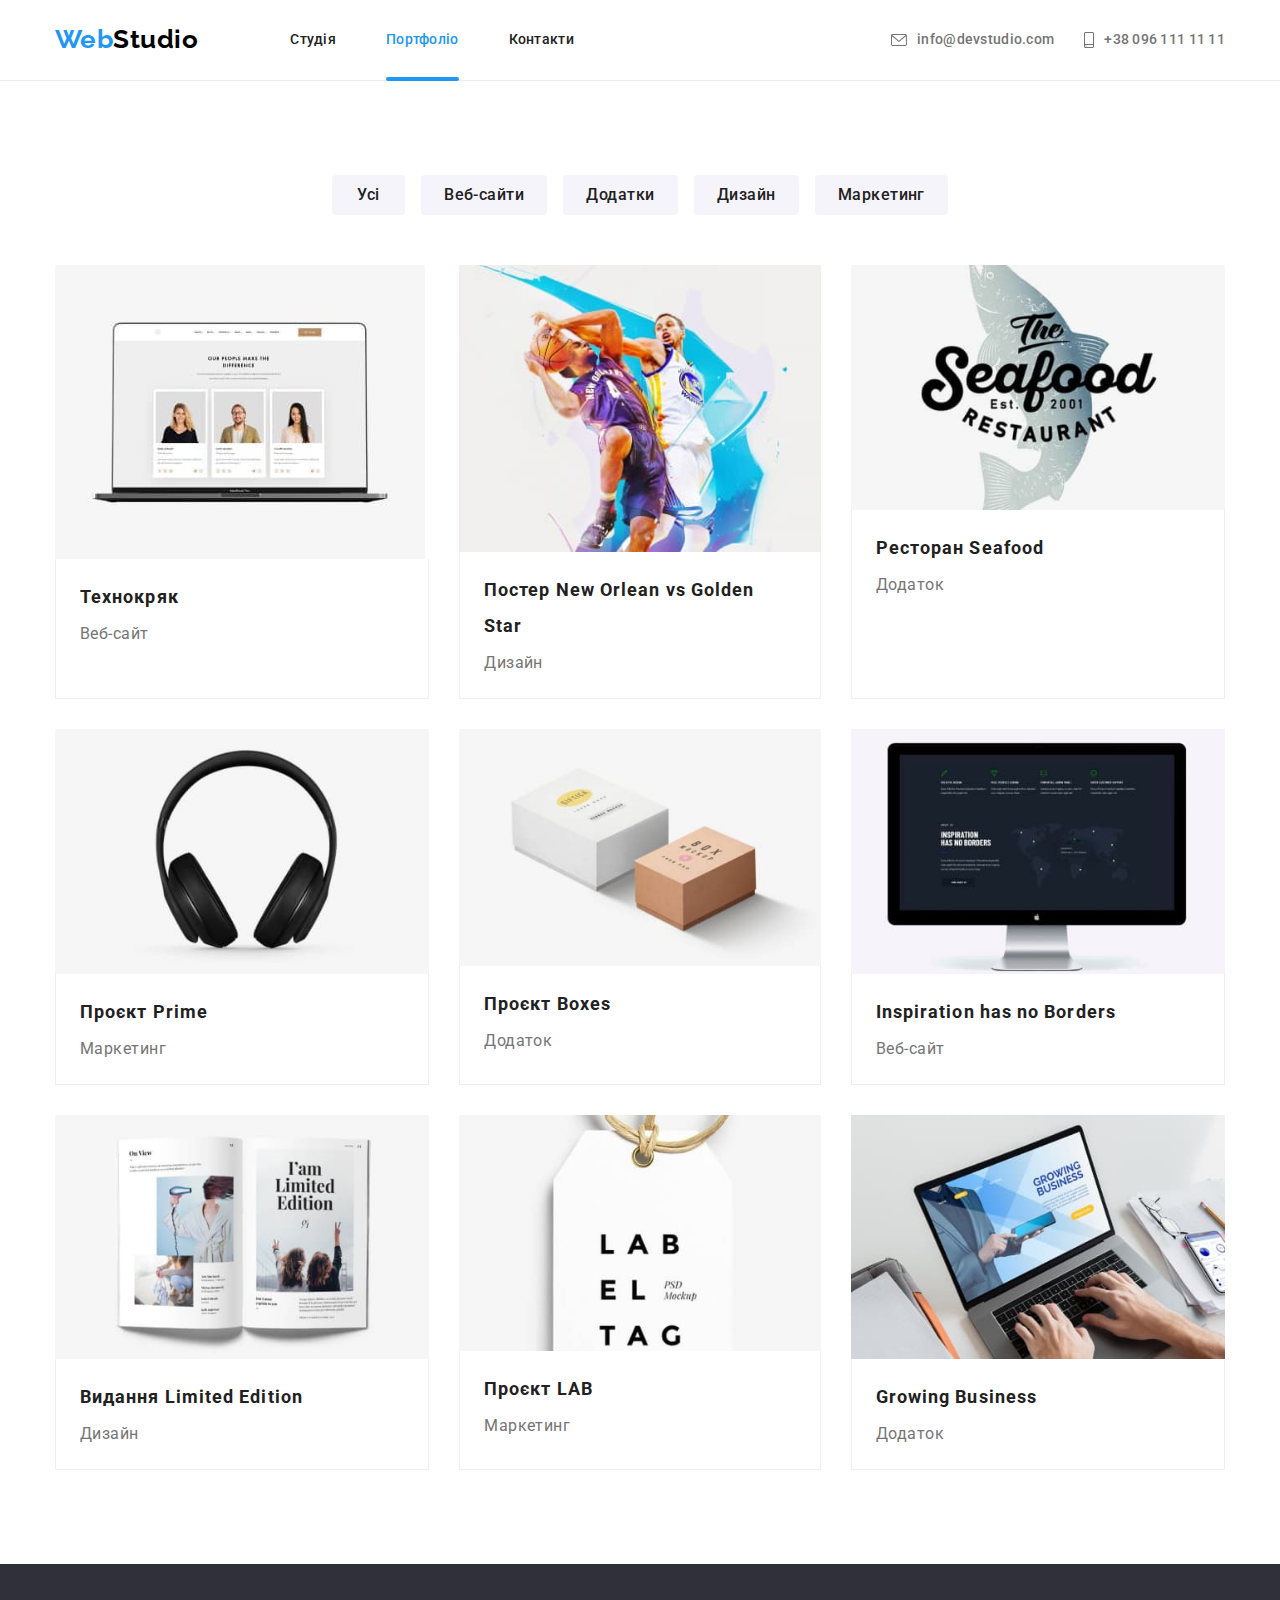
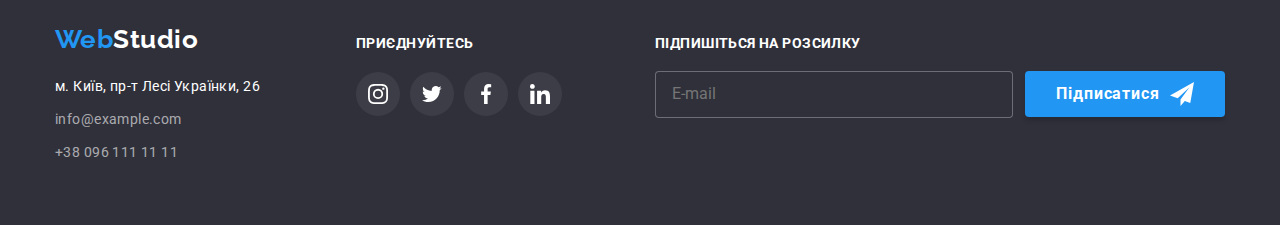
==== commit 88083b84: "Summary (required)" ====
--- a/portfolio.html
+++ b/portfolio.html
@@ -173,8 +173,8 @@
                   <picture>
                     <source
                       srcset="
-                        ./images1/web-site-tel.jpg   1x,
-                        ./images1/web-site-tel2x.jpg 2x
+                        ./images/web-site-tel.jpg   1x,
+                        ./images/web-site-tel2x.jpg 2x
                       "
                       type="image/jpeg"
                       media="(max-width: 767px)"
@@ -182,8 +182,8 @@
 
                     <source
                       srcset="
-                        ./images1/web-site-tab.jpg   1x,
-                        ./images1/web-site-tab2x.jpg 2x
+                        ./images/web-site-tab.jpg   1x,
+                        ./images/web-site-tab2x.jpg 2x
                       "
                       type="image/jpeg"
                       media="(min-width: 768px) and (max-width: 1199px)"
@@ -222,13 +222,42 @@
             <li class="portfolio__item">
               <a class="portfolio__link link" href=""
                 ><div class="thumb">
-                  <img
-                    srcset="./images/img8.jpg 1x,
-                            ./images/img8 2x.jpg 2x;"
-                    src="./images/img8.jpg"
-                    alt="Дизайн"
-                    width="450"
-                  />
+                  <picture>
+                    <source
+                      srcset="
+                        ./images/design-tel.jpg   1x,
+                        ./images/design-tel2x.jpg 2x
+                      "
+                      type="image/jpeg"
+                      media="(max-width: 767px)"
+                    />
+
+                    <source
+                      srcset="
+                        ./images/design-tab.jpg   1x,
+                        ./images/design-tab2x.jpg 2x
+                      "
+                      type="image/jpeg"
+                      media="(min-width: 768px) and (max-width: 1199px)"
+                    />
+
+                    <source
+                      srcset="
+                        ./images/design-desk.jpg   1x,
+                        ./images/design-desk2x.jpg 2x
+                      "
+                      type="image/jpg"
+                      media="(min-width: 1200px)"
+                    />
+                    <img
+                      srcset="
+                        ./images/design-tab.jpg 1x,
+                        ./images/design-tel.jpg 2x
+                      "
+                      src="./images/design-desk.jpg"
+                      alt="Дизайн"
+                    />
+                  </picture>
                   <p class="thumb__text">
                     Ресурс пропонує комплексні пропозиції з різним рівнем
                     функціоналу та сервісів. Все це дозволить відвідувачу
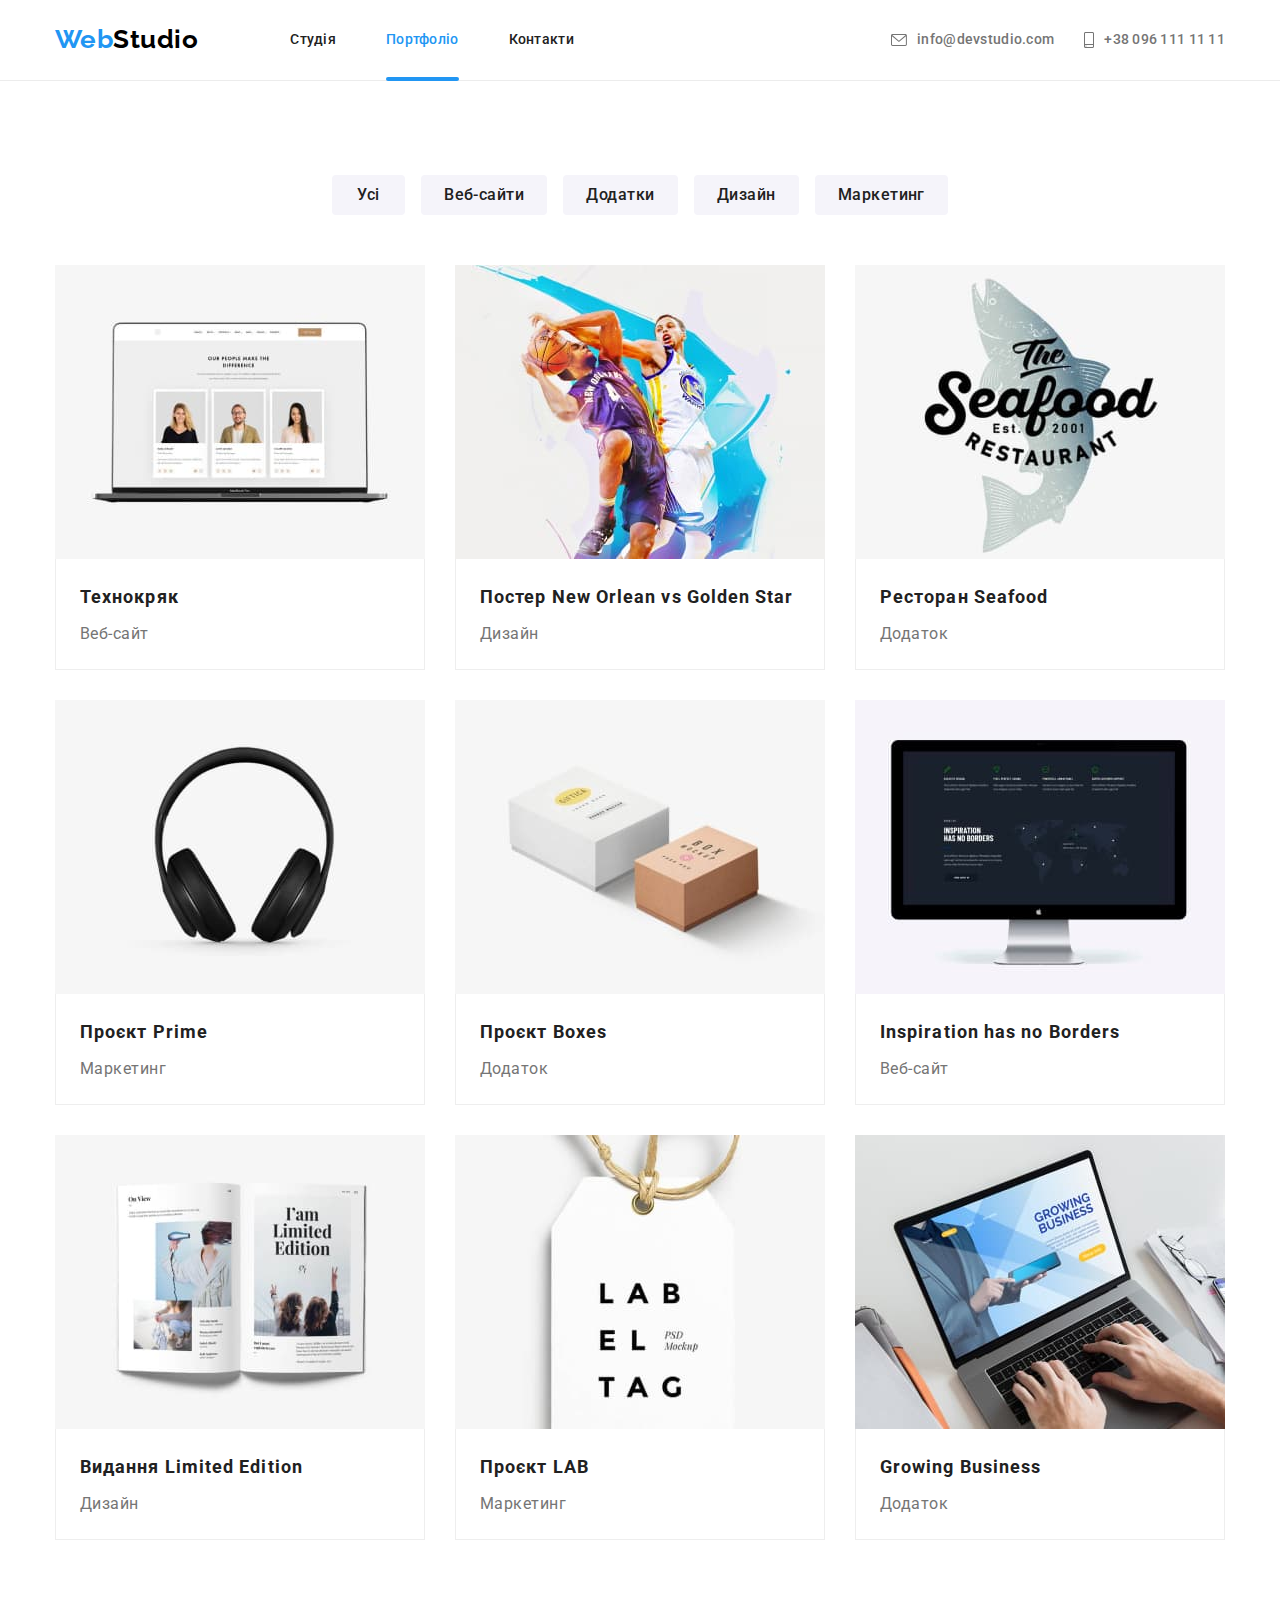
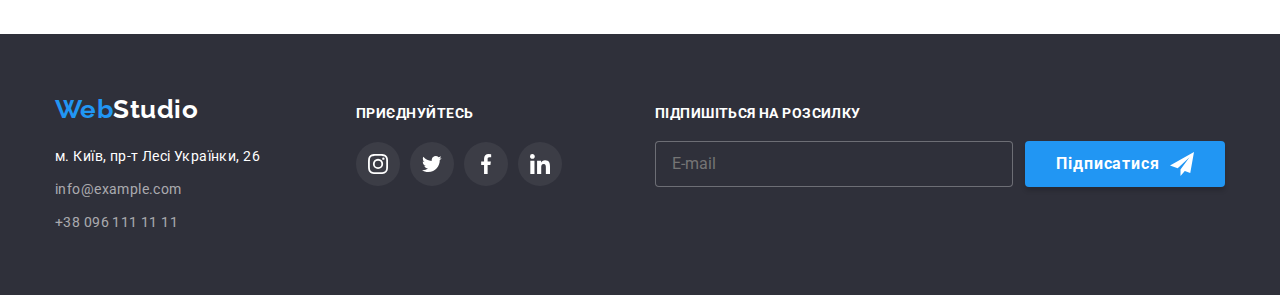
==== commit 85dc68ea: "Summary (required)" ====
--- a/portfolio.html
+++ b/portfolio.html
@@ -276,13 +276,39 @@
             <li class="portfolio__item">
               <a class="portfolio__link link" href=""
                 ><div class="thumb">
-                  <img
-                    srcset="./images/img9.jpg 1x,
-                            ./images/img9 2x.jpg 2x;"
-                    src="./images/img9.jpg"
-                    alt="Додаток"
-                    width="450"
-                  />
+                  <picture>
+                    <source
+                      srcset="
+                        ./images/app-tel.jpg   1x,
+                        ./images/app-tel2x.jpg 2x
+                      "
+                      type="image/jpeg"
+                      media="(max-width: 767px)"
+                    />
+
+                    <source
+                      srcset="
+                        ./images/app-tab.jpg   1x,
+                        ./images/app-tab2x.jpg 2x
+                      "
+                      type="image/jpeg"
+                      media="(min-width: 768px) and (max-width: 1199px)"
+                    />
+
+                    <source
+                      srcset="
+                        ./images/app-desk.jpg   1x,
+                        ./images/app-desk2x.jpg 2x
+                      "
+                      type="image/jpg"
+                      media="(min-width: 1200px)"
+                    />
+                    <img
+                      srcset="./images/app-tab.jpg 1x, ./images/app-tel.jpg 2x"
+                      src="./images/app-desk.jpg"
+                      alt="Додаток"
+                    />
+                  </picture>
                   <p class="thumb__text">
                     Ресурс пропонує комплексні пропозиції з різним рівнем
                     функціоналу та сервісів. Все це дозволить відвідувачу
@@ -299,13 +325,42 @@
             <li class="portfolio__item">
               <a class="portfolio__link link" href=""
                 ><div class="thumb">
-                  <img
-                    srcset="./images/img10.jpg 1x,
-                            ./images/img10 2x.jpg 2x;"
-                    src="./images/img10.jpg"
-                    alt="Маркетинг"
-                    width="450"
-                  />
+                  <picture>
+                    <source
+                      srcset="
+                        ./images/mark-tel.jpg   1x,
+                        ./images/mark-tel2x.jpg 2x
+                      "
+                      type="image/jpeg"
+                      media="(max-width: 767px)"
+                    />
+
+                    <source
+                      srcset="
+                        ./images/mark-tab.jpg   1x,
+                        ./images/mark-tab2x.jpg 2x
+                      "
+                      type="image/jpeg"
+                      media="(min-width: 768px) and (max-width: 1199px)"
+                    />
+
+                    <source
+                      srcset="
+                        ./images/mark-desk.jpg   1x,
+                        ./images/mark-desk2x.jpg 2x
+                      "
+                      type="image/jpg"
+                      media="(min-width: 1200px)"
+                    />
+                    <img
+                      srcset="
+                        ./images/mark-tab.jpg 1x,
+                        ./images/mark-tel.jpg 2x
+                      "
+                      src="./images/mark-desk.jpg"
+                      alt="Маркетинг"
+                    />
+                  </picture>
                   <p class="thumb__text">
                     Ресурс пропонує комплексні пропозиції з різним рівнем
                     функціоналу та сервісів. Все це дозволить відвідувачу
@@ -322,13 +377,39 @@
             <li class="portfolio__item">
               <a class="portfolio__link link" href=""
                 ><div class="thumb">
-                  <img
-                    srcset="./images/img11.jpg 1x,
-                            ./images/img11 2x.jpg 2x;"
-                    src="./images/img11.jpg"
-                    alt="Додаток"
-                    width="450"
-                  />
+                  <picture>
+                    <source
+                      srcset="
+                        ./images/box-tel.jpg   1x,
+                        ./images/box-tel2x.jpg 2x
+                      "
+                      type="image/jpeg"
+                      media="(max-width: 767px)"
+                    />
+
+                    <source
+                      srcset="
+                        ./images/box-tab.jpg   1x,
+                        ./images/box-tab2x.jpg 2x
+                      "
+                      type="image/jpeg"
+                      media="(min-width: 768px) and (max-width: 1199px)"
+                    />
+
+                    <source
+                      srcset="
+                        ./images/box-desk.jpg   1x,
+                        ./images/box-desk2x.jpg 2x
+                      "
+                      type="image/jpg"
+                      media="(min-width: 1200px)"
+                    />
+                    <img
+                      srcset="./images/box-tab.jpg 1x, ./images/box-tel.jpg 2x"
+                      src="./images/box-desk.jpg"
+                      alt="Додаток"
+                    />
+                  </picture>
                   <p class="thumb__text">
                     Ресурс пропонує комплексні пропозиції з різним рівнем
                     функціоналу та сервісів. Все це дозволить відвідувачу
@@ -345,13 +426,42 @@
             <li class="portfolio__item">
               <a class="portfolio__link link" href=""
                 ><div class="thumb">
-                  <img
-                    srcset="./images/img12.jpg 1x,
-                            ./images/img12 2x.jpg 2x;"
-                    src="./images/img12.jpg"
-                    alt="Веб-сайт"
-                    width="450"
-                  />
+                  <picture>
+                    <source
+                      srcset="
+                        ./images/insp-tel.jpg   1x,
+                        ./images/insp-tel2x.jpg 2x
+                      "
+                      type="image/jpeg"
+                      media="(max-width: 767px)"
+                    />
+
+                    <source
+                      srcset="
+                        ./images/insp-tab.jpg   1x,
+                        ./images/insp-tab2x.jpg 2x
+                      "
+                      type="image/jpeg"
+                      media="(min-width: 768px) and (max-width: 1199px)"
+                    />
+
+                    <source
+                      srcset="
+                        ./images/insp-desk.jpg   1x,
+                        ./images/insp-desk2x.jpg 2x
+                      "
+                      type="image/jpg"
+                      media="(min-width: 1200px)"
+                    />
+                    <img
+                      srcset="
+                        ./images/insp-tab.jpg 1x,
+                        ./images/insp-tel.jpg 2x
+                      "
+                      src="./images/insp-desk.jpg"
+                      alt="Веб-сайт"
+                    />
+                  </picture>
                   <p class="thumb__text">
                     Ресурс пропонує комплексні пропозиції з різним рівнем
                     функціоналу та сервісів. Все це дозволить відвідувачу
@@ -370,13 +480,39 @@
             <li class="portfolio__item">
               <a class="portfolio__link link" href=""
                 ><div class="thumb">
-                  <img
-                    srcset="./images/img13.jpg 1x,
-                            ./images/img13 2x.jpg 2x;"
-                    src="./images/img13.jpg"
-                    alt="Дизайн"
-                    width="450"
-                  />
+                  <picture>
+                    <source
+                      srcset="
+                        ./images/lim-tel.jpg   1x,
+                        ./images/lim-tel2x.jpg 2x
+                      "
+                      type="image/jpeg"
+                      media="(max-width: 767px)"
+                    />
+
+                    <source
+                      srcset="
+                        ./images/lim-tab.jpg   1x,
+                        ./images/lim-tab2x.jpg 2x
+                      "
+                      type="image/jpeg"
+                      media="(min-width: 768px) and (max-width: 1199px)"
+                    />
+
+                    <source
+                      srcset="
+                        ./images/lim-desk.jpg   1x,
+                        ./images/lim-desk2x.jpg 2x
+                      "
+                      type="image/jpg"
+                      media="(min-width: 1200px)"
+                    />
+                    <img
+                      srcset="./images/lim-tab.jpg 1x, ./images/lim-tel.jpg 2x"
+                      src="./images/lim-desk.jpg"
+                      alt="Дизайн"
+                    />
+                  </picture>
                   <p class="thumb__text">
                     Ресурс пропонує комплексні пропозиції з різним рівнем
                     функціоналу та сервісів. Все це дозволить відвідувачу
@@ -393,13 +529,39 @@
             <li class="portfolio__item">
               <a class="portfolio__link link" href=""
                 ><div class="thumb">
-                  <img
-                    srcset="./images/img14.jpg 1x,
-                            ./images/img14 2x.jpg 2x;"
-                    src="./images/img14.jpg"
-                    alt="Маркетинг"
-                    width="450"
-                  />
+                  <picture>
+                    <source
+                      srcset="
+                        ./images/lab-tel.jpg   1x,
+                        ./images/lab-tel2x.jpg 2x
+                      "
+                      type="image/jpeg"
+                      media="(max-width: 767px)"
+                    />
+
+                    <source
+                      srcset="
+                        ./images/lab-tab.jpg   1x,
+                        ./images/lab-tab2x.jpg 2x
+                      "
+                      type="image/jpeg"
+                      media="(min-width: 768px) and (max-width: 1199px)"
+                    />
+
+                    <source
+                      srcset="
+                        ./images/lab-desk.jpg   1x,
+                        ./images/lab-desk2x.jpg 2x
+                      "
+                      type="image/jpg"
+                      media="(min-width: 1200px)"
+                    />
+                    <img
+                      srcset="./images/lab-tab.jpg 1x, ./images/lab-tel.jpg 2x"
+                      src="./images/lab-desk.jpg"
+                      alt="Маркетинг"
+                    />
+                  </picture>
                   <p class="thumb__text">
                     Ресурс пропонує комплексні пропозиції з різним рівнем
                     функціоналу та сервісів. Все це дозволить відвідувачу
@@ -416,13 +578,42 @@
             <li class="portfolio__item">
               <a class="portfolio__link link" href=""
                 ><div class="thumb">
-                  <img
-                    srcset="./images/img15.jpg 1x,
-                            ./images/img15 2x.jpg 2x;"
-                    src="./images/img15.jpg"
-                    alt="Додаток"
-                    width="450"
-                  />
+                  <picture>
+                    <source
+                      srcset="
+                        ./images/grow-tel.jpg   1x,
+                        ./images/grow-tel2x.jpg 2x
+                      "
+                      type="image/jpeg"
+                      media="(max-width: 767px)"
+                    />
+
+                    <source
+                      srcset="
+                        ./images/grow-tab.jpg   1x,
+                        ./images/grow-tab2x.jpg 2x
+                      "
+                      type="image/jpeg"
+                      media="(min-width: 768px) and (max-width: 1199px)"
+                    />
+
+                    <source
+                      srcset="
+                        ./images/grow-desk.jpg   1x,
+                        ./images/grow-desk2x.jpg 2x
+                      "
+                      type="image/jpg"
+                      media="(min-width: 1200px)"
+                    />
+                    <img
+                      srcset="
+                        ./images/grow-tab.jpg 1x,
+                        ./images/grow-tel.jpg 2x
+                      "
+                      src="./images/grow-desk.jpg"
+                      alt="Додаток"
+                    />
+                  </picture>
                   <p class="thumb__text">
                     Ресурс пропонує комплексні пропозиції з різним рівнем
                     функціоналу та сервісів. Все це дозволить відвідувачу
